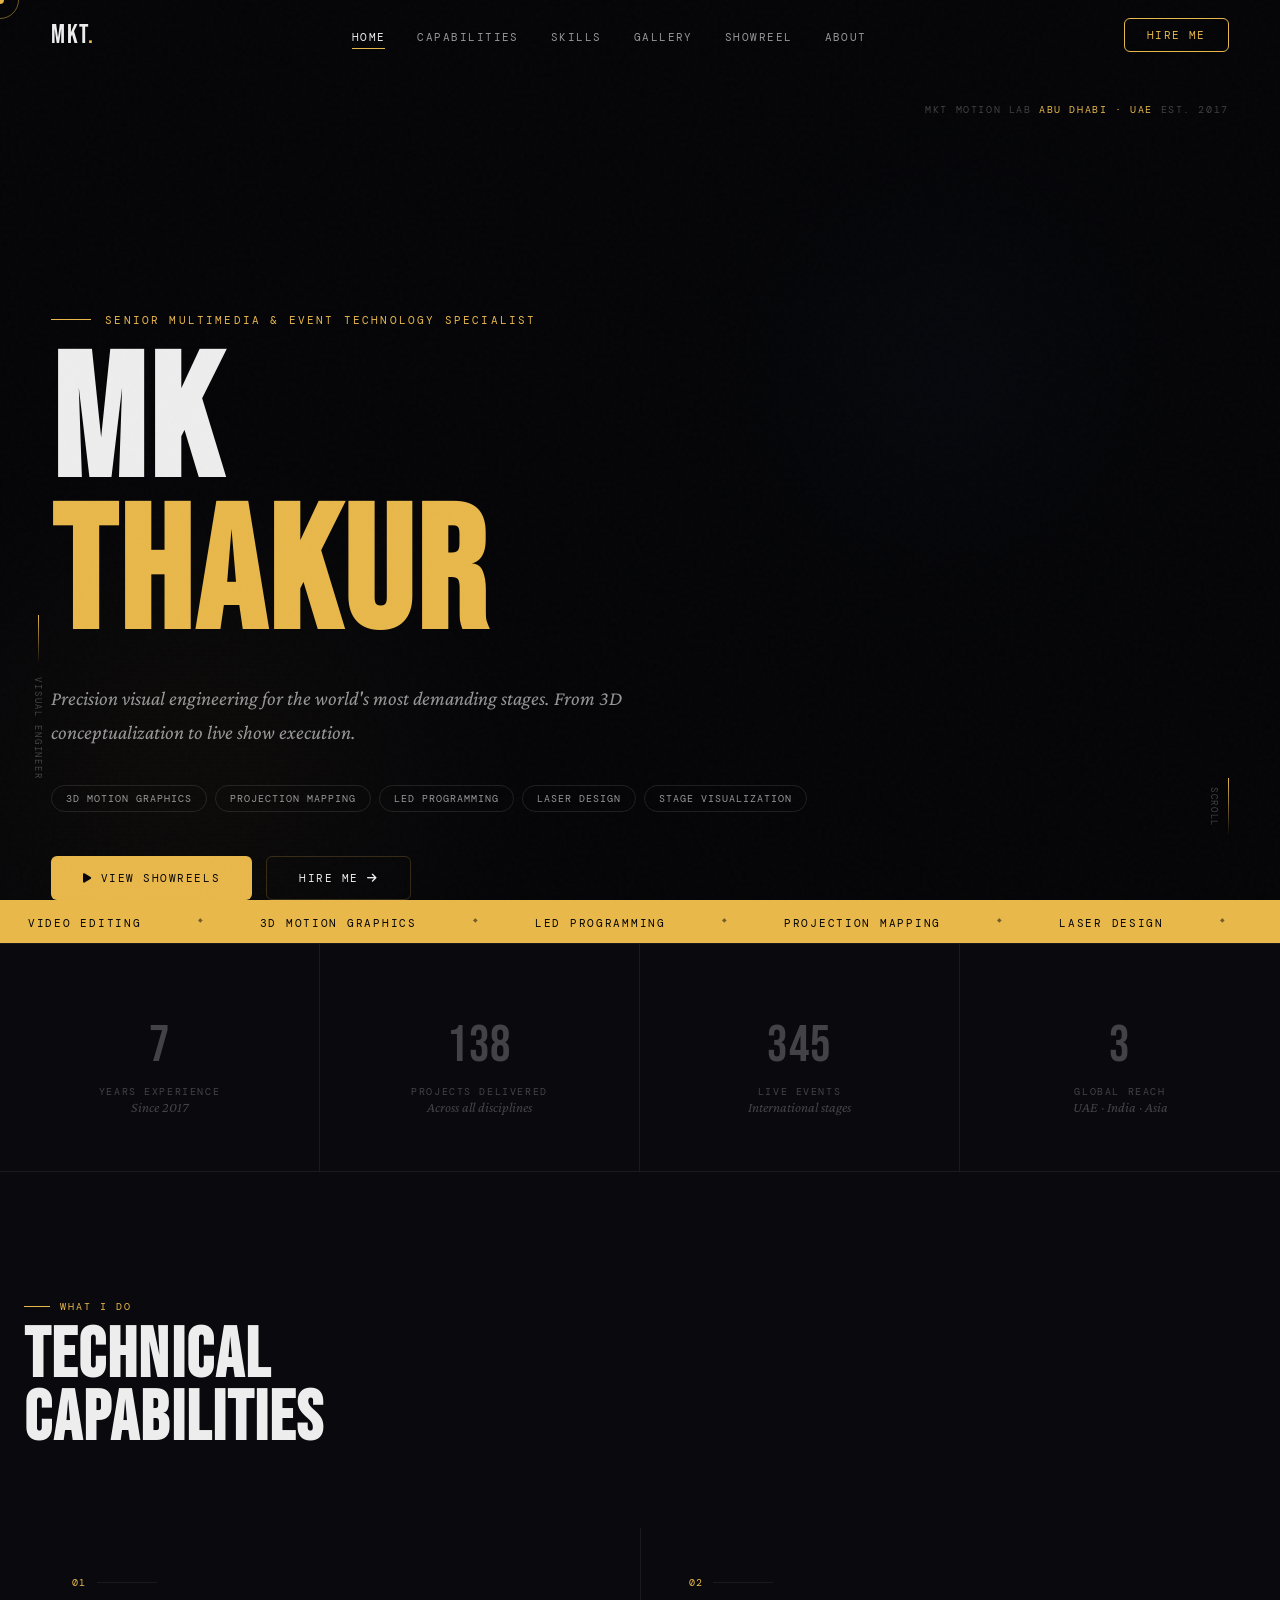
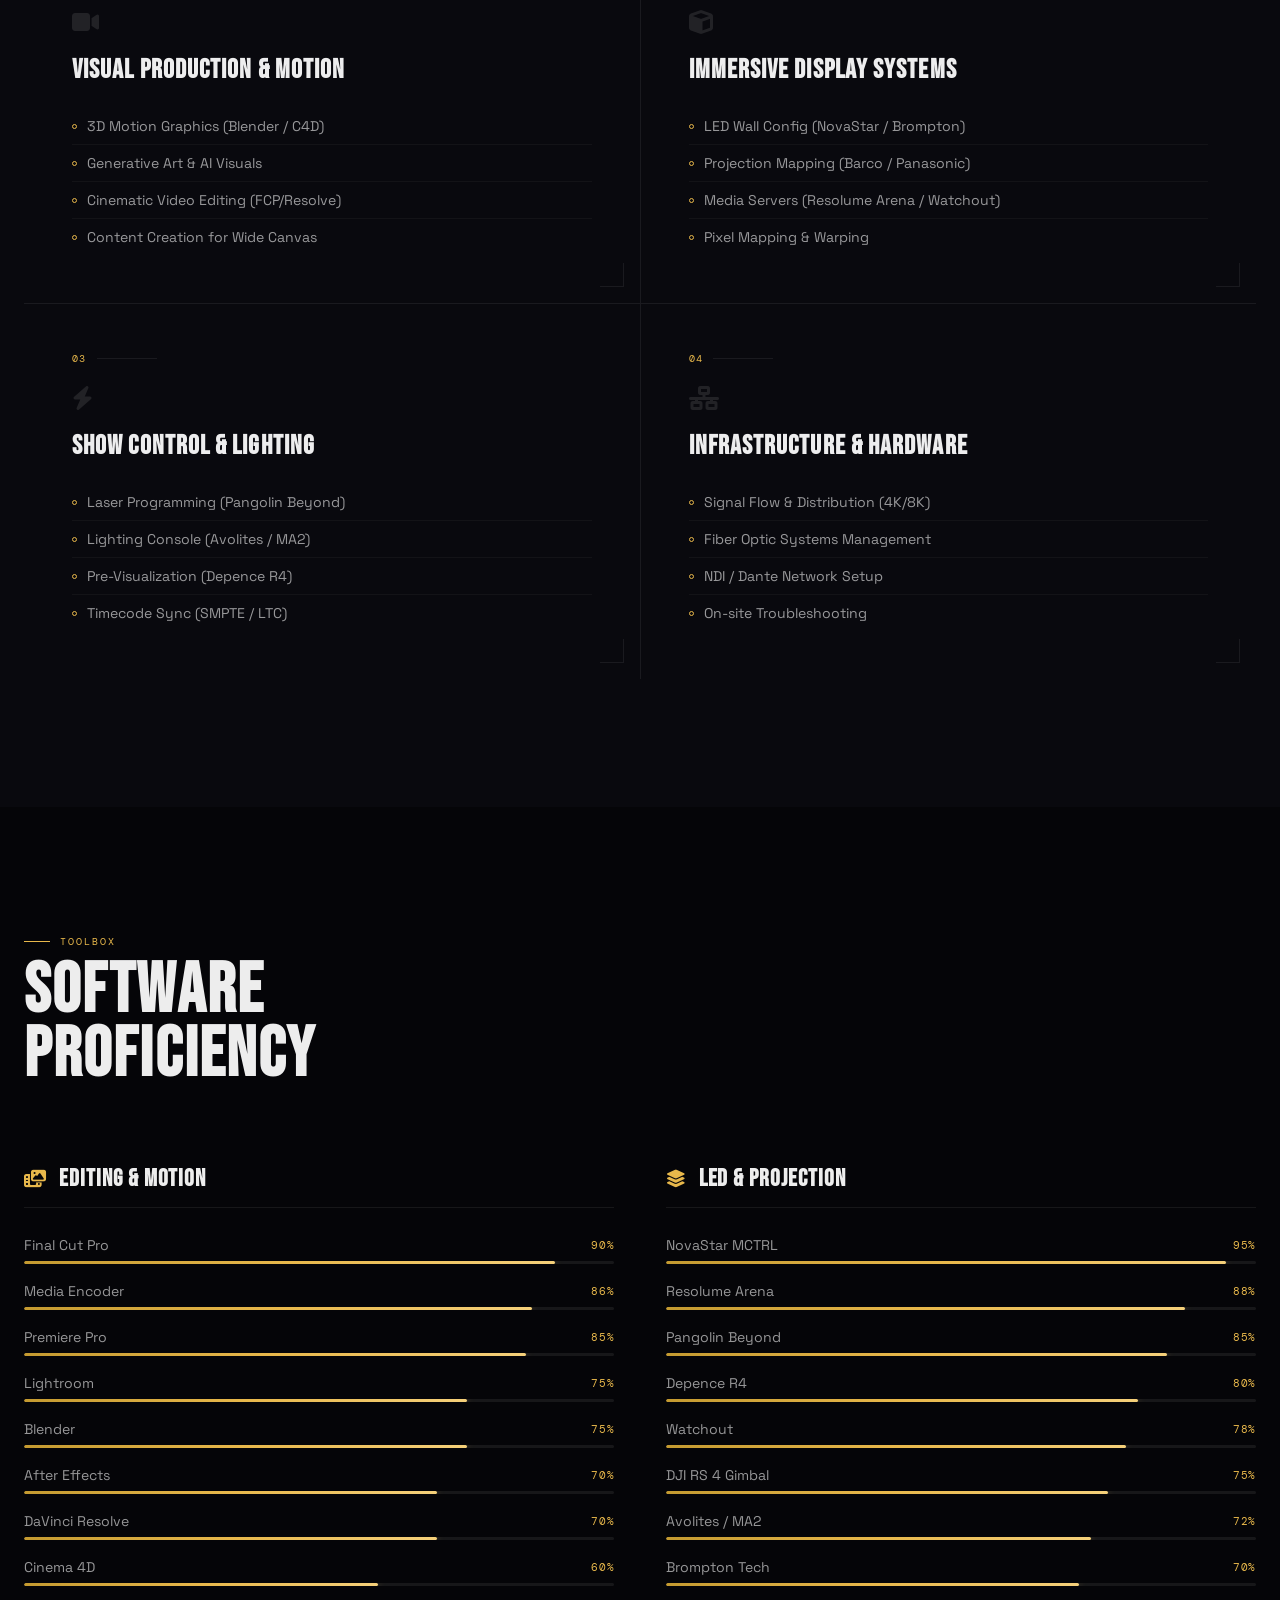
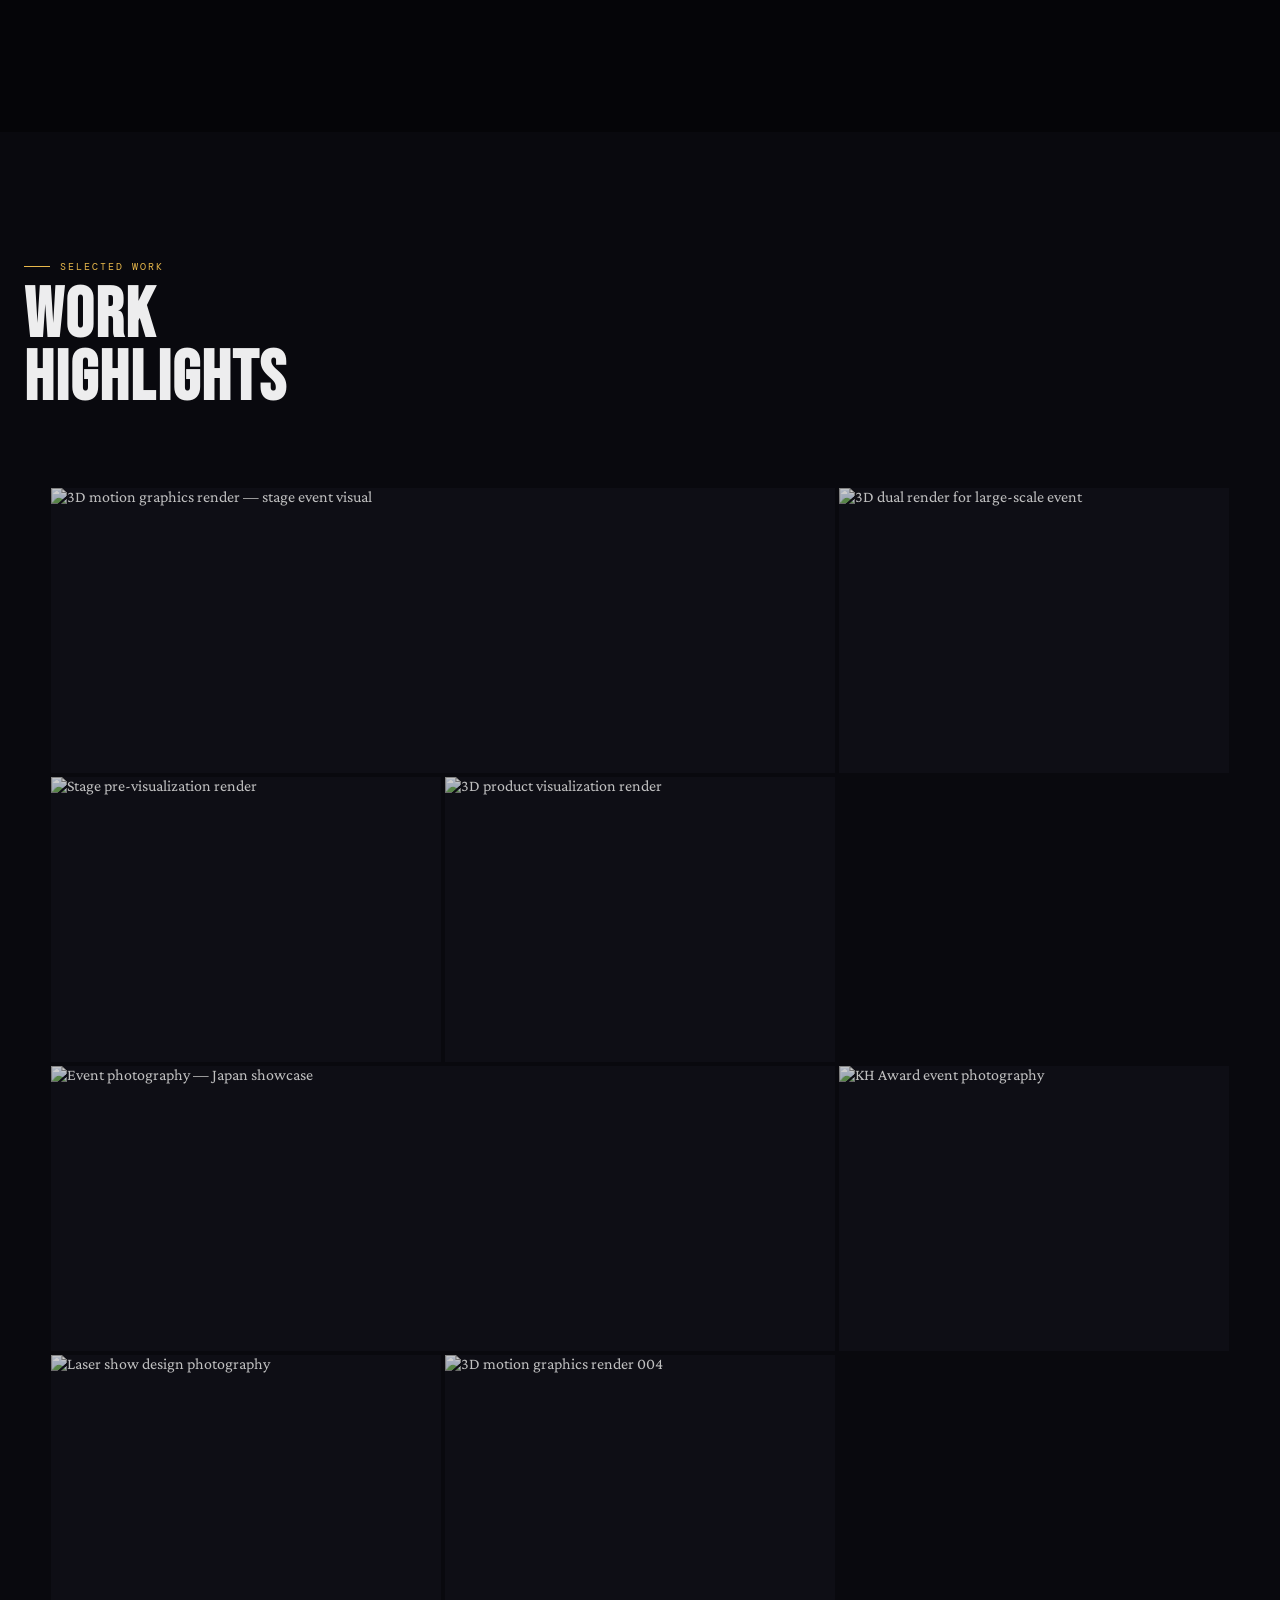
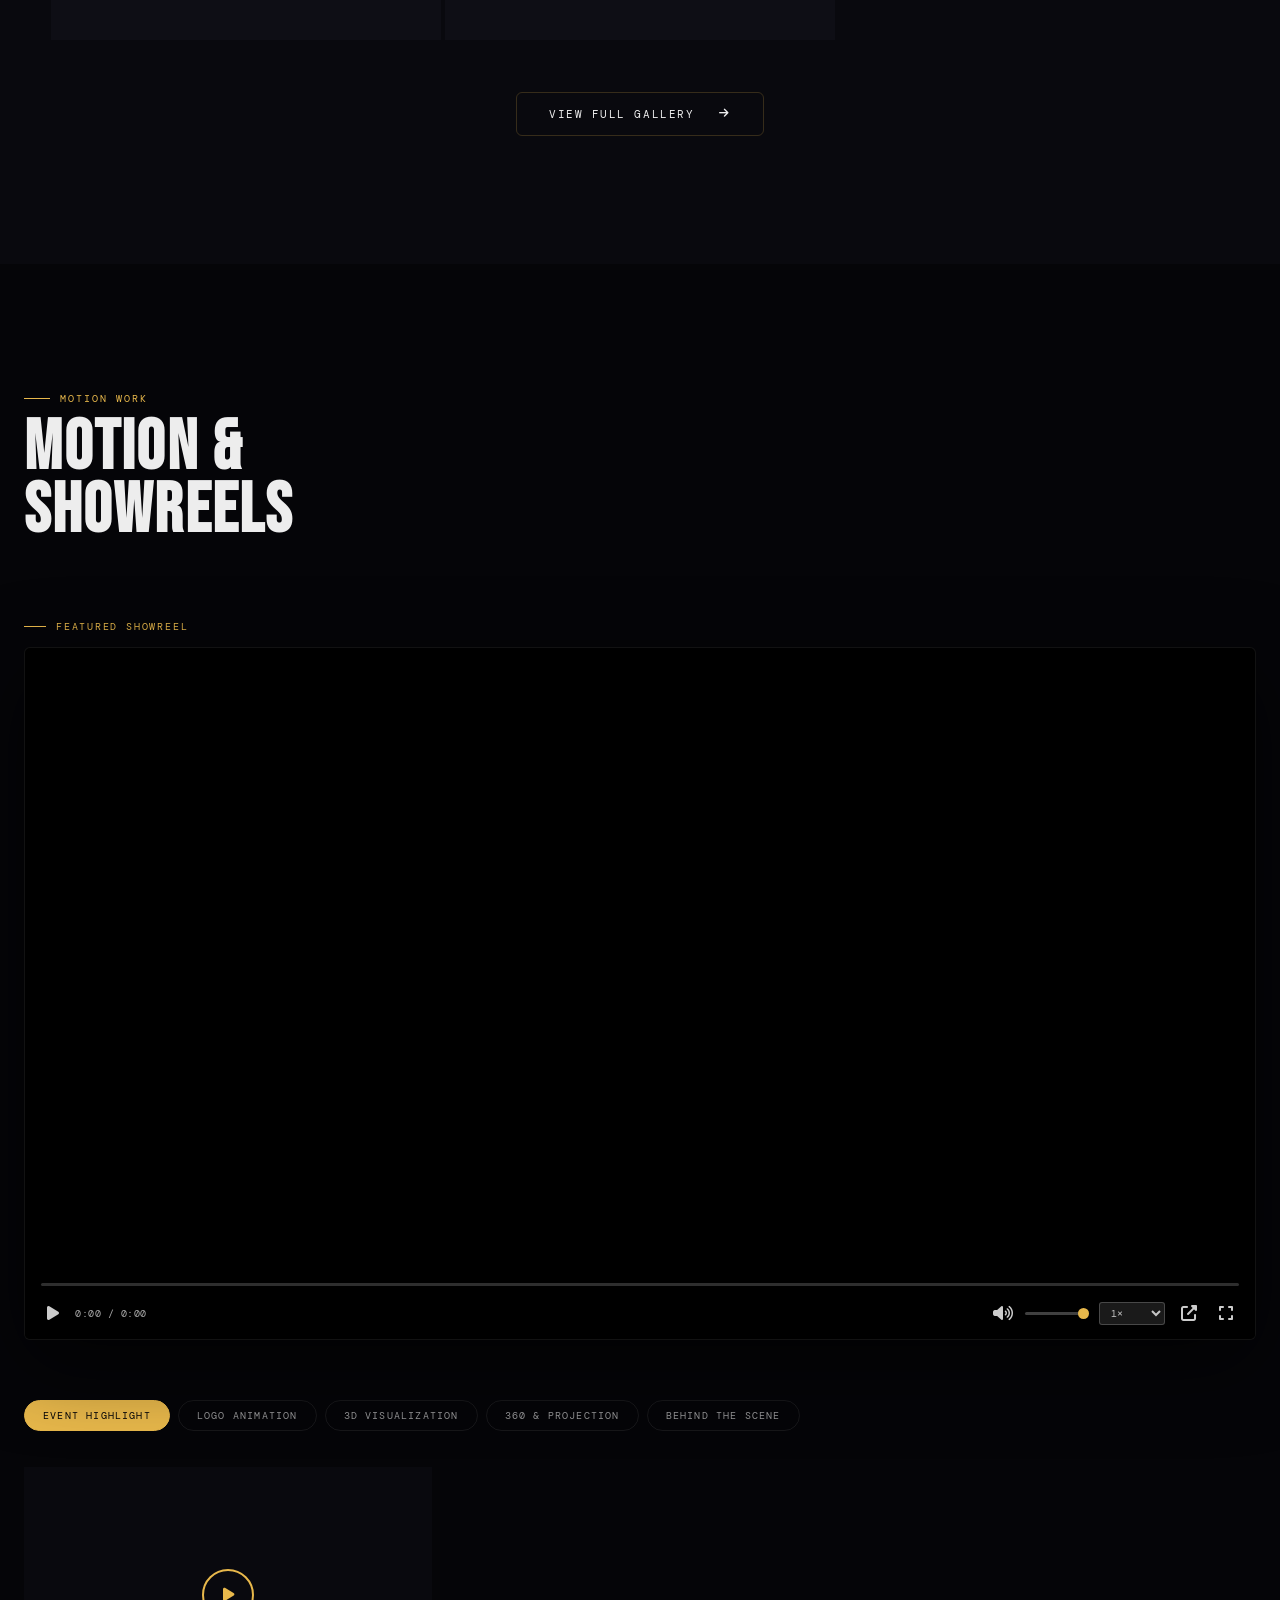
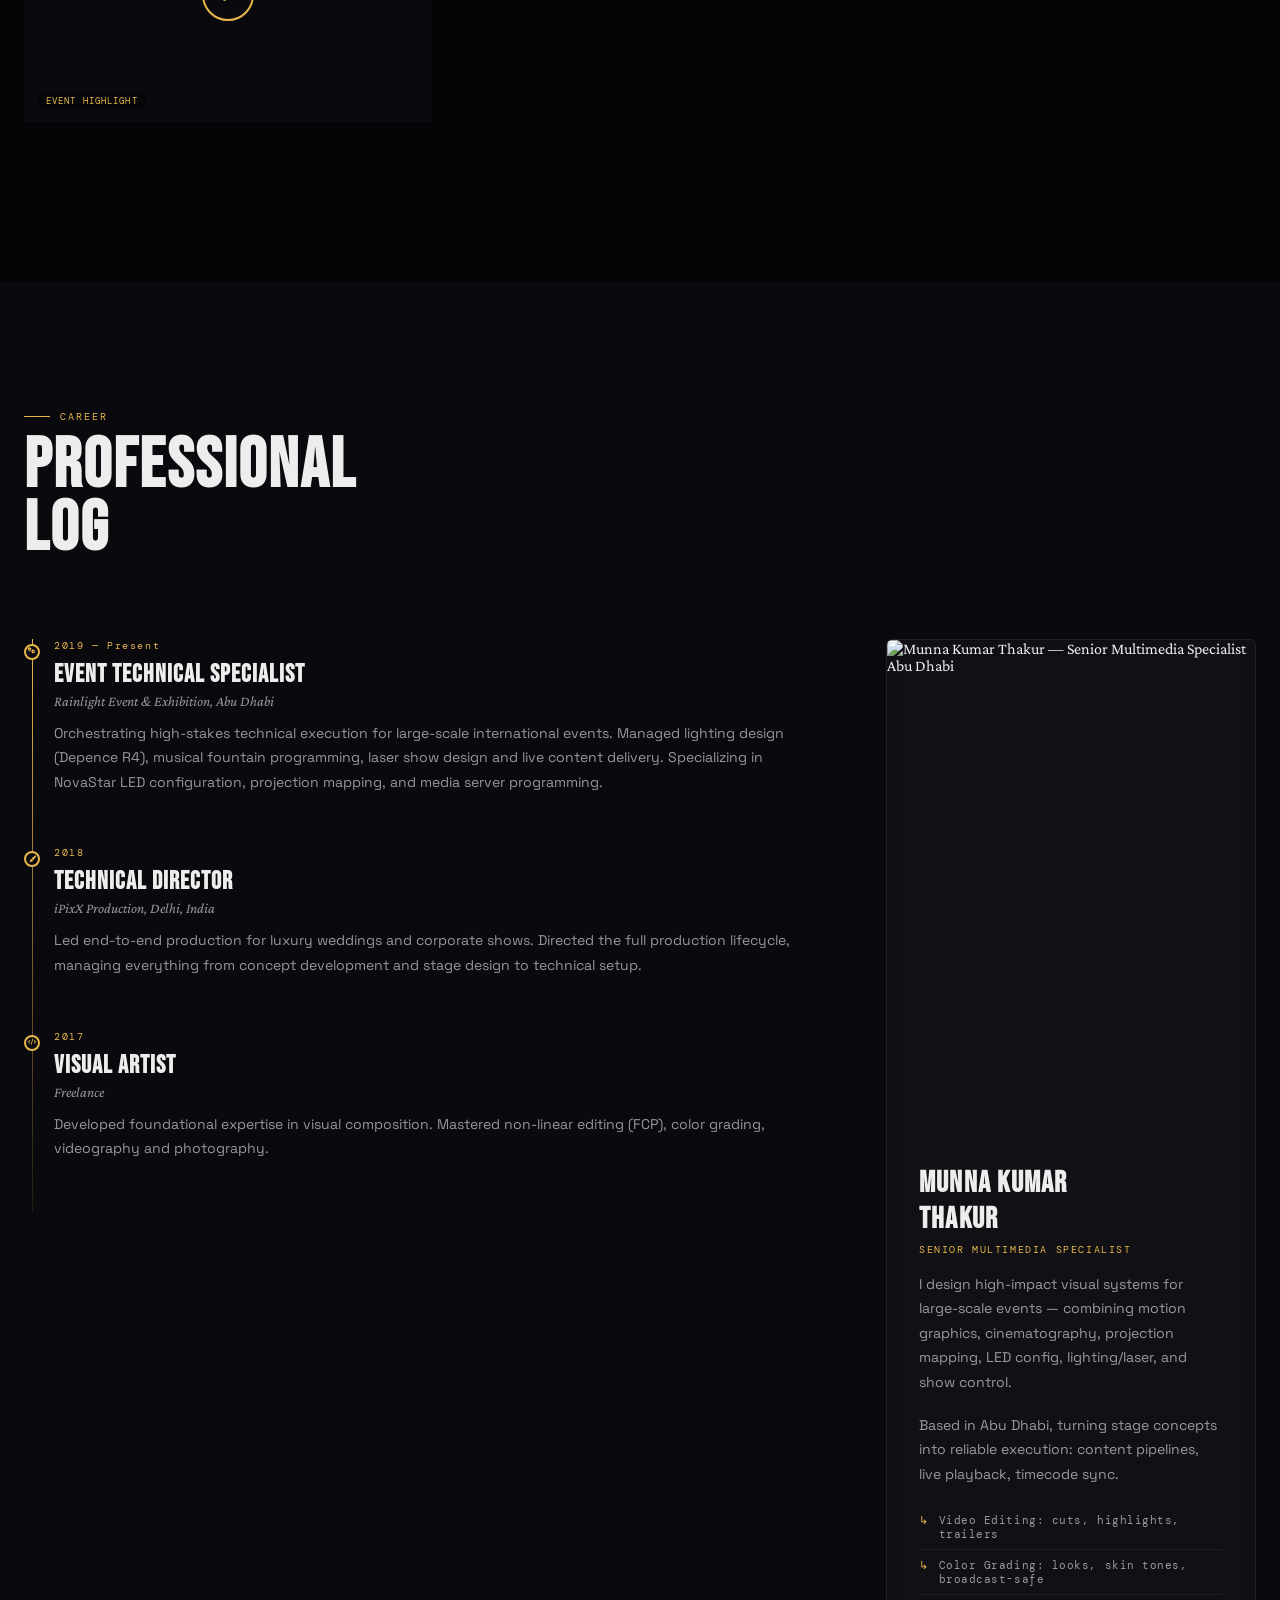
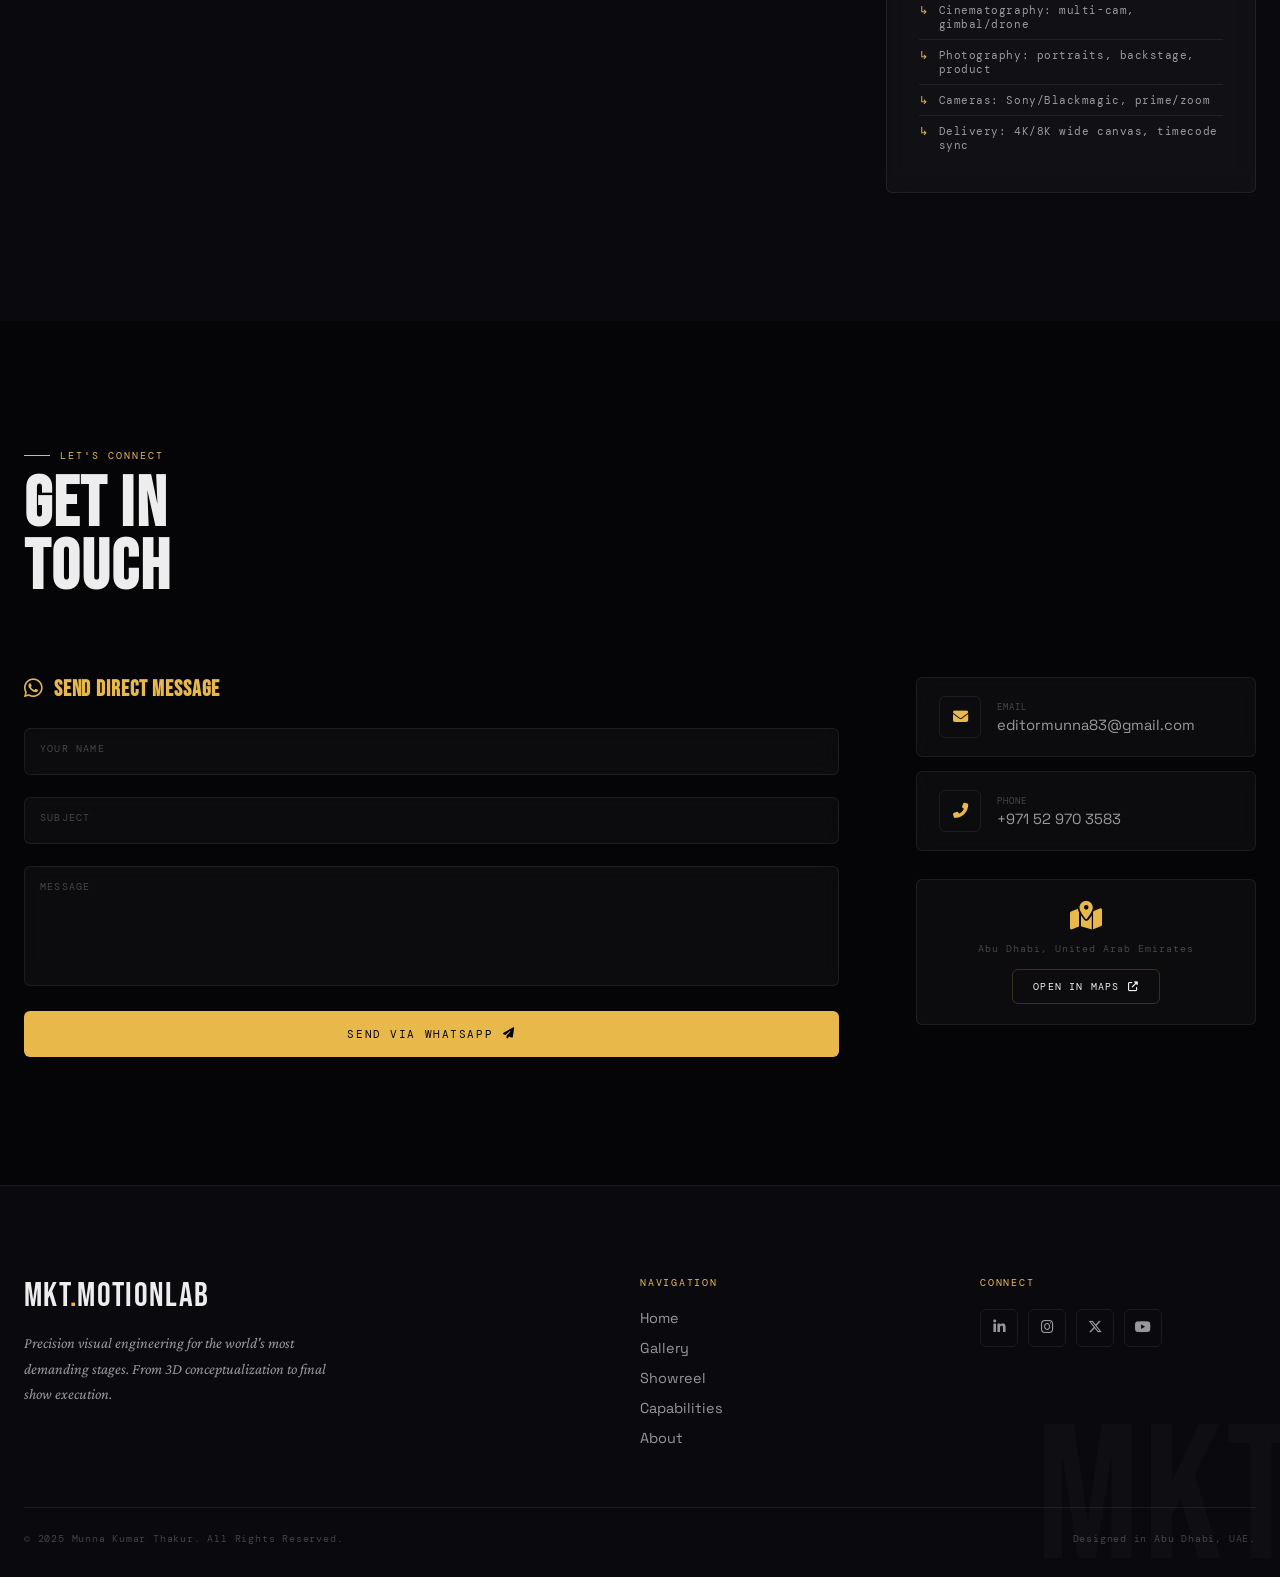
==== index.html @ f61c5919 "Add files via upload" ====
﻿<!DOCTYPE html>
<html lang="en">
<head>
  <meta charset="UTF-8">
  <meta name="viewport" content="width=device-width, initial-scale=1.0, viewport-fit=cover">
  <title>MKT Motion Lab | Visual Engineering by Munna Kumar Thakur — Abu Dhabi</title>
  <meta name="description" content="Munna Kumar Thakur — Senior Multimedia & Event Technology Specialist in Abu Dhabi. Expert in 3D motion graphics, projection mapping, LED programming, laser design & live show execution for large-scale international events.">
  <meta name="keywords" content="multimedia specialist Abu Dhabi, event technology UAE, 3D motion graphics, projection mapping, LED programming, laser show design, stage visualization, Resolume Arena, NovaStar, Depence R4">
  <meta name="author" content="Munna Kumar Thakur">
  <meta name="robots" content="index, follow, max-image-preview:large, max-snippet:-1, max-video-preview:-1">
  <meta name="theme-color" content="#050508">
  <meta name="google-site-verification" content="4b6n6ujR-bZvl0s-l8etdNr8iXat5dTo-YCmvPlOiXM">

  <!-- Open Graph -->
  <meta property="og:title" content="MKT Motion Lab | Visual Engineering for High-Demand Stages">
  <meta property="og:description" content="Precision visual engineering: 3D motion graphics, stage visualization, projection mapping, LED programming, lighting and laser design for large-scale events.">
  <meta property="og:type" content="website">
  <meta property="og:url" content="https://mktmotionlab.net/">
  <meta property="og:image" content="https://mktmotionlab.net/OG%20image.png">
  <meta property="og:image:width" content="1536">
  <meta property="og:image:height" content="1024">
  <meta property="og:image:alt" content="MKT Motion Lab - Visual Engineering">
  <meta property="og:site_name" content="MKT Motion Lab">
  <meta property="og:locale" content="en_US">

  <!-- Twitter -->
  <meta name="twitter:card" content="summary_large_image">
  <meta name="twitter:site" content="@mkthakuronx">
  <meta name="twitter:creator" content="@mkthakuronx">
  <meta name="twitter:title" content="MKT Motion Lab | Visual Engineering">
  <meta name="twitter:description" content="Precision visual engineering for the world's most demanding stages.">
  <meta name="twitter:image" content="https://mktmotionlab.net/OG%20image.png">

  <link rel="canonical" href="https://mktmotionlab.net/">
  <link rel="icon" type="image/png" href="Favicon%20Icone.png">
  <link rel="apple-touch-icon" href="Favicon%20Icone.png">

  <!-- DNS prefetch -->
  <link rel="dns-prefetch" href="https://fonts.googleapis.com">
  <link rel="dns-prefetch" href="https://cdnjs.cloudflare.com">
  <link rel="preconnect" href="https://fonts.googleapis.com">
  <link rel="preconnect" href="https://fonts.gstatic.com" crossorigin>
  <link href="https://fonts.googleapis.com/css2?family=Bebas+Neue&family=DM+Mono:ital,wght@0,300;0,400;1,300&family=Crimson+Pro:ital,wght@0,300;0,400;1,300&family=Space+Grotesk:wght@300;400;500&display=swap" rel="stylesheet">
  <link rel="stylesheet" href="https://cdnjs.cloudflare.com/ajax/libs/font-awesome/6.5.1/css/all.min.css">
  <!-- HLS.js — chunked adaptive streaming -->
  <script src="https://cdn.jsdelivr.net/npm/hls.js@1/dist/hls.min.js"></script>
  <!-- Site stylesheet — cached by browser after first visit -->
  <link rel="stylesheet" href="style.css">

  <!-- Structured Data -->
  <script type="application/ld+json">
  {
    "@context": "https://schema.org",
    "@graph": [
      {
        "@type": "Person",
        "@id": "https://mktmotionlab.net/#person",
        "name": "Munna Kumar Thakur",
        "jobTitle": "Senior Multimedia & Event Technology Specialist",
        "url": "https://mktmotionlab.net/",
        "email": "editormunna83@gmail.com",
        "telephone": "+971529703583",
        "address": {
          "@type": "PostalAddress",
          "addressLocality": "Abu Dhabi",
          "addressCountry": "AE"
        },
        "knowsAbout": ["3D Motion Graphics","Projection Mapping","LED Programming","Laser Design","Stage Visualization","Video Editing","Show Control"],
        "sameAs": [
          "https://www.linkedin.com/in/munna-kumar-thakur-763407195",
          "https://www.instagram.com/mk__3dmotionlab",
          "https://x.com/mkthakuronx",
          "https://youtube.com/@editormunna"
        ]
      },
      {
        "@type": "WebSite",
        "@id": "https://mktmotionlab.net/#website",
        "url": "https://mktmotionlab.net/",
        "name": "MKT Motion Lab",
        "description": "Visual engineering portfolio of Munna Kumar Thakur",
        "publisher": { "@id": "https://mktmotionlab.net/#person" },
        "potentialAction": {
          "@type": "SearchAction",
          "target": { "@type": "EntryPoint", "urlTemplate": "https://mktmotionlab.net/?q={search_term_string}" },
          "query-input": "required name=search_term_string"
        }
      },
      {
        "@type": "ProfessionalService",
        "@id": "https://mktmotionlab.net/#service",
        "name": "MKT Motion Lab",
        "url": "https://mktmotionlab.net/",
        "description": "Visual engineering services for large-scale events: 3D motion graphics, projection mapping, LED programming, laser design, and show control.",
        "provider": { "@id": "https://mktmotionlab.net/#person" },
        "areaServed": ["UAE", "Middle East", "India"],
        "serviceType": ["Event Technology", "Multimedia Production", "Stage Visualization"]
      }
    ]
  }
  </script>
</head>
<body>

  <!-- Cursor -->
  <div class="cursor" id="cursorDot"  style="position:fixed;top:0;left:0;pointer-events:none;z-index:9999;"><div class="cursor-dot"  id="cDot"></div></div>
  <div class="cursor" id="cursorRing" style="position:fixed;top:0;left:0;pointer-events:none;z-index:9998;"><div class="cursor-ring" id="cRing"></div></div>

  <!-- NAV -->
  <nav id="mainNav">
    <div class="nav-inner">
      <div class="nav-logo">MKT<span class="dot">.</span></div>
      <ul class="nav-links">
        <li><a href="#home">Home</a></li>
        <li><a href="#skills">Capabilities</a></li>
        <li><a href="#software">Skills</a></li>
        <li><a href="#work">Gallery</a></li>
        <li><a href="#videos">Showreel</a></li>
        <li><a href="#experience">About</a></li>
      </ul>
      <a href="#contact" class="nav-cta">Hire Me</a>
    </div>
  </nav>

  <!-- MOBILE NAV -->
  <nav class="mob-nav" aria-label="Mobile navigation">
    <div class="mob-nav-grid">
      <a href="#home"       class="mob-nav-item"><i class="fas fa-home"></i><span>Home</span></a>
      <a href="#skills"     class="mob-nav-item"><i class="fas fa-bolt"></i><span>Skills</span></a>
      <a href="#work"       class="mob-nav-item"><i class="fas fa-images"></i><span>Gallery</span></a>
      <a href="#videos"     class="mob-nav-item"><i class="fas fa-film"></i><span>Reel</span></a>
      <a href="#experience" class="mob-nav-item"><i class="fas fa-user"></i><span>About</span></a>
      <a href="#contact"    class="mob-nav-item"><i class="fas fa-envelope"></i><span>Contact</span></a>
    </div>
  </nav>

  <!-- HERO -->
  <section id="home" style="padding-block:0;">
    <video autoplay muted loop playsinline class="hero-video" preload="none" aria-hidden="true">
      <source src="WebData/Video%20Data/My%20Profile%20Teaser.mp4" type="video/mp4">
    </video>
    <div id="heroPlayCta" style="position:absolute;inset:0;display:none;align-items:center;justify-content:center;z-index:3;">
      <button id="heroPlayBtn" class="btn-gold">Tap to Play</button>
    </div>
    <div class="hero-veil"></div>
    <!-- Glow orbs -->
    <div class="orb orb-gold" style="width:600px;height:600px;bottom:-200px;left:-100px;"></div>
    <div class="orb orb-cyan" style="width:400px;height:400px;top:20%;right:10%;"></div>

    <div class="hero-corner" aria-hidden="true">
      <span>MKT Motion Lab</span>
      <span class="loc">Abu Dhabi · UAE</span>
      <span>Est. 2017</span>
    </div>

    <div class="hero-vert" aria-hidden="true">Visual Engineer</div>

    <div class="hero-content">
      <div class="hero-eyebrow">Senior Multimedia &amp; Event Technology Specialist</div>
      <h1 class="hero-name">MK<br><span class="accent">THAKUR</span></h1>
      <p class="hero-sub">Precision visual engineering for the world's most demanding stages. From 3D conceptualization to live show execution.</p>
      <div class="hero-tags">
        <span class="hero-tag">3D Motion Graphics</span>
        <span class="hero-tag">Projection Mapping</span>
        <span class="hero-tag">LED Programming</span>
        <span class="hero-tag">Laser Design</span>
        <span class="hero-tag">Stage Visualization</span>
      </div>
      <div class="hero-actions">
        <a href="#videos" class="btn-gold"><i class="fas fa-play"></i> View Showreels</a>
        <a href="#contact" class="btn-wire">Hire Me <i class="fas fa-arrow-right"></i></a>
      </div>
    </div>

    <div class="hero-scroll" aria-hidden="true">
      <div class="hero-scroll-line"></div>
      <span>Scroll</span>
    </div>
  </section>

  <!-- MARQUEE -->
  <div class="marquee-strip" aria-hidden="true">
    <div class="marquee-inner">
      <span class="marquee-item">Video Editing</span><span class="marquee-item marquee-dot">◆</span>
      <span class="marquee-item">3D Motion Graphics</span><span class="marquee-item marquee-dot">◆</span>
      <span class="marquee-item">LED Programming</span><span class="marquee-item marquee-dot">◆</span>
      <span class="marquee-item">Projection Mapping</span><span class="marquee-item marquee-dot">◆</span>
      <span class="marquee-item">Laser Design</span><span class="marquee-item marquee-dot">◆</span>
      <span class="marquee-item">Stage Visualization</span><span class="marquee-item marquee-dot">◆</span>
      <span class="marquee-item">Cinematography</span><span class="marquee-item marquee-dot">◆</span>
      <span class="marquee-item">Show Control</span><span class="marquee-item marquee-dot">◆</span>
      <span class="marquee-item">Video Editing</span><span class="marquee-item marquee-dot">◆</span>
      <span class="marquee-item">3D Motion Graphics</span><span class="marquee-item marquee-dot">◆</span>
      <span class="marquee-item">LED Programming</span><span class="marquee-item marquee-dot">◆</span>
      <span class="marquee-item">Projection Mapping</span><span class="marquee-item marquee-dot">◆</span>
      <span class="marquee-item">Laser Design</span><span class="marquee-item marquee-dot">◆</span>
      <span class="marquee-item">Stage Visualization</span><span class="marquee-item marquee-dot">◆</span>
      <span class="marquee-item">Cinematography</span><span class="marquee-item marquee-dot">◆</span>
      <span class="marquee-item">Show Control</span><span class="marquee-item marquee-dot">◆</span>
    </div>
  </div>

  <!-- STATS -->
  <section id="stats">
    <div class="stats-grid">
      <div class="stat-item reveal-up">
        <span class="stat-num" data-count="7"><span class="stat-suffix">+</span></span>
        <span class="stat-label">Years Experience</span>
        <span class="stat-desc">Since 2017</span>
      </div>
      <div class="stat-item reveal-up">
        <span class="stat-num" data-count="200"><span class="stat-suffix">+</span></span>
        <span class="stat-label">Projects Delivered</span>
        <span class="stat-desc">Across all disciplines</span>
      </div>
      <div class="stat-item reveal-up">
        <span class="stat-num" data-count="500"><span class="stat-suffix">+</span></span>
        <span class="stat-label">Live Events</span>
        <span class="stat-desc">International stages</span>
      </div>
      <div class="stat-item reveal-up">
        <span class="stat-num" data-count="3"><span class="stat-suffix"> Countries</span></span>
        <span class="stat-label">Global Reach</span>
        <span class="stat-desc">UAE · India · Asia</span>
      </div>
    </div>
  </section>

  <!-- CAPABILITIES -->
  <section id="skills">
    <div class="container">
      <div class="s-head reveal-up">
        <div>
          <div class="s-eyebrow">What I Do</div>
          <h2 class="s-title">Technical<br>Capabilities</h2>
        </div>
      </div>
      <div class="caps-grid">
        <div class="cap-card reveal-up">
          <div class="cap-num">01</div>
          <div class="cap-icon"><i class="fas fa-video"></i></div>
          <h3 class="cap-title">Visual Production &amp; Motion</h3>
          <ul class="cap-list">
            <li>3D Motion Graphics (Blender / C4D)</li>
            <li>Generative Art &amp; AI Visuals</li>
            <li>Cinematic Video Editing (FCP/Resolve)</li>
            <li>Content Creation for Wide Canvas</li>
          </ul>
        </div>
        <div class="cap-card reveal-up">
          <div class="cap-num">02</div>
          <div class="cap-icon"><i class="fas fa-cube"></i></div>
          <h3 class="cap-title">Immersive Display Systems</h3>
          <ul class="cap-list">
            <li>LED Wall Config (NovaStar / Brompton)</li>
            <li>Projection Mapping (Barco / Panasonic)</li>
            <li>Media Servers (Resolume Arena / Watchout)</li>
            <li>Pixel Mapping &amp; Warping</li>
          </ul>
        </div>
        <div class="cap-card reveal-up">
          <div class="cap-num">03</div>
          <div class="cap-icon"><i class="fas fa-bolt"></i></div>
          <h3 class="cap-title">Show Control &amp; Lighting</h3>
          <ul class="cap-list">
            <li>Laser Programming (Pangolin Beyond)</li>
            <li>Lighting Console (Avolites / MA2)</li>
            <li>Pre-Visualization (Depence R4)</li>
            <li>Timecode Sync (SMPTE / LTC)</li>
          </ul>
        </div>
        <div class="cap-card reveal-up">
          <div class="cap-num">04</div>
          <div class="cap-icon"><i class="fas fa-network-wired"></i></div>
          <h3 class="cap-title">Infrastructure &amp; Hardware</h3>
          <ul class="cap-list">
            <li>Signal Flow &amp; Distribution (4K/8K)</li>
            <li>Fiber Optic Systems Management</li>
            <li>NDI / Dante Network Setup</li>
            <li>On-site Troubleshooting</li>
          </ul>
        </div>
      </div>
    </div>
  </section>

  <!-- SOFTWARE SKILLS -->
  <section id="software">
    <div class="container">
      <div class="s-head reveal-up">
        <div>
          <div class="s-eyebrow">Toolbox</div>
          <h2 class="s-title">Software<br>Proficiency</h2>
        </div>
      </div>
      <div class="skills-cols">
        <div class="reveal-up">
          <h3 class="skill-group-title"><i class="fas fa-photo-film"></i> Editing &amp; Motion</h3>
          <div class="skill-item"><div class="skill-row"><span class="skill-name">Final Cut Pro</span><span class="skill-pct">90%</span></div><div class="skill-track"><div class="skill-fill" data-w="90"></div></div></div>
          <div class="skill-item"><div class="skill-row"><span class="skill-name">Media Encoder</span><span class="skill-pct">86%</span></div><div class="skill-track"><div class="skill-fill" data-w="86"></div></div></div>
          <div class="skill-item"><div class="skill-row"><span class="skill-name">Premiere Pro</span><span class="skill-pct">85%</span></div><div class="skill-track"><div class="skill-fill" data-w="85"></div></div></div>
          <div class="skill-item"><div class="skill-row"><span class="skill-name">Lightroom</span><span class="skill-pct">75%</span></div><div class="skill-track"><div class="skill-fill" data-w="75"></div></div></div>
          <div class="skill-item"><div class="skill-row"><span class="skill-name">Blender</span><span class="skill-pct">75%</span></div><div class="skill-track"><div class="skill-fill" data-w="75"></div></div></div>
          <div class="skill-item"><div class="skill-row"><span class="skill-name">After Effects</span><span class="skill-pct">70%</span></div><div class="skill-track"><div class="skill-fill" data-w="70"></div></div></div>
          <div class="skill-item"><div class="skill-row"><span class="skill-name">DaVinci Resolve</span><span class="skill-pct">70%</span></div><div class="skill-track"><div class="skill-fill" data-w="70"></div></div></div>
          <div class="skill-item"><div class="skill-row"><span class="skill-name">Cinema 4D</span><span class="skill-pct">60%</span></div><div class="skill-track"><div class="skill-fill" data-w="60"></div></div></div>
        </div>
        <div class="reveal-up">
          <h3 class="skill-group-title"><i class="fas fa-layer-group"></i> LED &amp; Projection</h3>
          <div class="skill-item"><div class="skill-row"><span class="skill-name">NovaStar MCTRL</span><span class="skill-pct">95%</span></div><div class="skill-track"><div class="skill-fill" data-w="95"></div></div></div>
          <div class="skill-item"><div class="skill-row"><span class="skill-name">Resolume Arena</span><span class="skill-pct">88%</span></div><div class="skill-track"><div class="skill-fill" data-w="88"></div></div></div>
          <div class="skill-item"><div class="skill-row"><span class="skill-name">Pangolin Beyond</span><span class="skill-pct">85%</span></div><div class="skill-track"><div class="skill-fill" data-w="85"></div></div></div>
          <div class="skill-item"><div class="skill-row"><span class="skill-name">Depence R4</span><span class="skill-pct">80%</span></div><div class="skill-track"><div class="skill-fill" data-w="80"></div></div></div>
          <div class="skill-item"><div class="skill-row"><span class="skill-name">Watchout</span><span class="skill-pct">78%</span></div><div class="skill-track"><div class="skill-fill" data-w="78"></div></div></div>
          <div class="skill-item"><div class="skill-row"><span class="skill-name">DJI RS 4 Gimbal</span><span class="skill-pct">75%</span></div><div class="skill-track"><div class="skill-fill" data-w="75"></div></div></div>
          <div class="skill-item"><div class="skill-row"><span class="skill-name">Avolites / MA2</span><span class="skill-pct">72%</span></div><div class="skill-track"><div class="skill-fill" data-w="72"></div></div></div>
          <div class="skill-item"><div class="skill-row"><span class="skill-name">Brompton Tech</span><span class="skill-pct">70%</span></div><div class="skill-track"><div class="skill-fill" data-w="70"></div></div></div>
        </div>
      </div>
    </div>
  </section>

  <!-- GALLERY -->
  <section id="work">
    <div class="container">
      <div class="s-head reveal-up">
        <div>
          <div class="s-eyebrow">Selected Work</div>
          <h2 class="s-title">Work<br>Highlights</h2>
        </div>
      </div>
    </div>
    <div style="padding-inline:clamp(20px,4vw,60px);">
      <div class="gallery-mosaic">
        <div class="g-item reveal-up" onclick="openModal(this)" role="button" tabindex="0" aria-label="View 3D Visuals">
          <img src="WebData/3D%20Visuals%20Render/003.avif" alt="3D motion graphics render — stage event visual" loading="lazy" decoding="async">
          <div class="g-overlay"><span class="g-label">3D Visuals</span></div>
          <div class="g-expand" aria-hidden="true"><i class="fas fa-expand"></i></div>
        </div>
        <div class="g-item reveal-up" onclick="openModal(this)" role="button" tabindex="0" aria-label="View 3D Dual Render">
          <img src="WebData/3D%20Visuals%20Render/Both%20(3).avif" alt="3D dual render for large-scale event" loading="lazy" decoding="async">
          <div class="g-overlay"><span class="g-label">3D Visuals</span></div>
          <div class="g-expand" aria-hidden="true"><i class="fas fa-expand"></i></div>
        </div>
        <div class="g-item reveal-up" onclick="openModal(this)" role="button" tabindex="0" aria-label="View Stage Visualization">
          <img src="WebData/3D%20Visuals%20Render/Stage005.avif" alt="Stage pre-visualization render" loading="lazy" decoding="async">
          <div class="g-overlay"><span class="g-label">Stage Visual</span></div>
          <div class="g-expand" aria-hidden="true"><i class="fas fa-expand"></i></div>
        </div>
        <div class="g-item reveal-up" onclick="openModal(this)" role="button" tabindex="0" aria-label="View Product Visual">
          <img src="WebData/3D%20Visuals%20Render/Perfume%20(2).avif" alt="3D product visualization render" loading="lazy" decoding="async">
          <div class="g-overlay"><span class="g-label">Product Visual</span></div>
          <div class="g-expand" aria-hidden="true"><i class="fas fa-expand"></i></div>
        </div>
        <div class="g-item reveal-up" onclick="openModal(this)" role="button" tabindex="0" aria-label="View Photography">
          <img src="WebData/Photography/Japan%20(2).avif" alt="Event photography — Japan showcase" loading="lazy" decoding="async">
          <div class="g-overlay"><span class="g-label">Photography</span></div>
          <div class="g-expand" aria-hidden="true"><i class="fas fa-expand"></i></div>
        </div>
        <div class="g-item reveal-up" onclick="openModal(this)" role="button" tabindex="0" aria-label="View Event Award">
          <img src="WebData/Photography/KH%20AWARD%20(3).avif" alt="KH Award event photography" loading="lazy" decoding="async">
          <div class="g-overlay"><span class="g-label">Event Award</span></div>
          <div class="g-expand" aria-hidden="true"><i class="fas fa-expand"></i></div>
        </div>
        <div class="g-item reveal-up" onclick="openModal(this)" role="button" tabindex="0" aria-label="View Laser Design">
          <img src="WebData/Photography/LaserShow%20(8).avif" alt="Laser show design photography" loading="lazy" decoding="async">
          <div class="g-overlay"><span class="g-label">Laser Design</span></div>
          <div class="g-expand" aria-hidden="true"><i class="fas fa-expand"></i></div>
        </div>
        <div class="g-item reveal-up" onclick="openModal(this)" role="button" tabindex="0" aria-label="View 3D Visuals">
          <img src="WebData/3D%20Visuals%20Render/004.avif" alt="3D motion graphics render 004" loading="lazy" decoding="async">
          <div class="g-overlay"><span class="g-label">3D Visuals</span></div>
          <div class="g-expand" aria-hidden="true"><i class="fas fa-expand"></i></div>
        </div>
      </div>
    </div>
    <div class="gallery-more reveal-up" style="padding-inline:clamp(20px,4vw,60px);margin-top:clamp(32px,4vw,52px);">
      <a href="/gallery.html" class="btn-wire">View Full Gallery &nbsp;<i class="fas fa-arrow-right"></i></a>
    </div>
  </section>

  <!-- SHOWREEL / VIDEOS -->
  <section id="videos">
    <div class="container">
      <div class="s-head reveal-up">
        <div>
          <div class="s-eyebrow">Motion Work</div>
          <h2 class="s-title">Motion &amp;<br>Showreels</h2>
        </div>
      </div>

      <!-- Featured custom video player -->
      <div class="featured-player-wrap reveal-up" id="featuredWrap" style="display:none;">
        <div class="featured-label">Featured Showreel</div>
        <div class="cvp" id="featuredCvp">
          <video id="featuredVideo" preload="metadata" playsinline></video>
          <div class="cvp-big" id="cvpBig">
            <div class="cvp-big-circle" id="cvpBigCircle"><i class="fas fa-play" id="cvpBigIcon"></i></div>
          </div>
          <div class="cvp-controls" id="cvpControls">
            <div class="cvp-seek-wrap" id="cvpSeekWrap">
              <div class="cvp-track">
                <div class="cvp-buffered" id="cvpBuffered"></div>
                <div class="cvp-progress-bar" id="cvpProgressBar"></div>
              </div>
              <input type="range" class="cvp-seek-input" id="cvpSeek" min="0" step="0.01" value="0" aria-label="Seek">
            </div>
            <div class="cvp-bottom">
              <button class="cvp-btn" id="cvpPlay" aria-label="Play/Pause"><i class="fas fa-play"></i></button>
              <span class="cvp-time"><span id="cvpCurrent">0:00</span> / <span id="cvpDuration">0:00</span></span>
              <div class="cvp-spacer"></div>
              <div class="cvp-vol-group">
                <button class="cvp-btn" id="cvpMute" aria-label="Mute"><i class="fas fa-volume-up"></i></button>
                <input type="range" class="cvp-vol-slider" id="cvpVol" min="0" max="1" step="0.05" value="1" aria-label="Volume">
              </div>
              <select class="cvp-speed" id="cvpSpeed" aria-label="Playback speed">
                <option value="0.5">0.5×</option>
                <option value="0.75">0.75×</option>
                <option value="1" selected>1×</option>
                <option value="1.25">1.25×</option>
                <option value="1.5">1.5×</option>
                <option value="2">2×</option>
              </select>
              <select class="cvp-speed" id="cvpQuality" aria-label="Quality" style="display:none;">
                <option value="-1">Auto</option>
              </select>
              <button class="cvp-btn" id="cvpPip" aria-label="Picture in Picture" title="Picture in Picture"><i class="fas fa-external-link-alt"></i></button>
              <button class="cvp-btn" id="cvpFull" aria-label="Fullscreen"><i class="fas fa-expand"></i></button>
            </div>
          </div>
          <div class="cvp-spinner" id="cvpSpinner"><div class="spin-ring"></div></div>
        </div>
      </div>

      <div class="video-filters">
        <button class="vf-btn active" data-filter="Event Highlight">Event Highlight</button>
        <button class="vf-btn" data-filter="Logo Animation">Logo Animation</button>
        <button class="vf-btn" data-filter="3D Visualization">3D Visualization</button>
        <button class="vf-btn" data-filter="360 & Projection Maping">360 &amp; Projection</button>
        <button class="vf-btn" data-filter="Behind The Scene">Behind The Scene</button>
      </div>
      <div id="videosGrid" class="video-mosaic"></div>
      <div class="video-more reveal-up">
        <button id="showMoreVideos" class="btn-wire" style="display:none;">Show More &nbsp;<i class="fas fa-arrow-down"></i></button>
      </div>
    </div>
  </section>

  <!-- EXPERIENCE / ABOUT -->
  <section id="experience">
    <div class="container">
      <div class="s-head reveal-up">
        <div>
          <div class="s-eyebrow">Career</div>
          <h2 class="s-title">Professional<br>Log</h2>
        </div>
      </div>
      <div class="exp-grid">
        <div class="timeline reveal-up">
          <article class="tl-item">
            <div class="tl-dot"><i class="fas fa-cogs"></i></div>
            <div class="tl-year">2019 — Present</div>
            <h3 class="tl-role">Event Technical Specialist</h3>
            <div class="tl-company">Rainlight Event &amp; Exhibition, Abu Dhabi</div>
            <p class="tl-desc">Orchestrating high-stakes technical execution for large-scale international events. Managed lighting design (Depence R4), musical fountain programming, laser show design and live content delivery. Specializing in NovaStar LED configuration, projection mapping, and media server programming.</p>
          </article>
          <article class="tl-item">
            <div class="tl-dot"><i class="fas fa-paint-brush"></i></div>
            <div class="tl-year">2018</div>
            <h3 class="tl-role">Technical Director</h3>
            <div class="tl-company">iPixX Production, Delhi, India</div>
            <p class="tl-desc">Led end-to-end production for luxury weddings and corporate shows. Directed the full production lifecycle, managing everything from concept development and stage design to technical setup.</p>
          </article>
          <article class="tl-item">
            <div class="tl-dot"><i class="fas fa-code"></i></div>
            <div class="tl-year">2017</div>
            <h3 class="tl-role">Visual Artist</h3>
            <div class="tl-company">Freelance</div>
            <p class="tl-desc">Developed foundational expertise in visual composition. Mastered non-linear editing (FCP), color grading, videography and photography.</p>
          </article>
        </div>

        <aside class="about-card reveal-up">
          <img class="about-photo" src="WebData/AboutIMG.jpg" alt="Munna Kumar Thakur — Senior Multimedia Specialist Abu Dhabi" loading="lazy" decoding="async" width="370" height="493">
          <div class="about-body-inner">
            <h3 class="about-name">Munna Kumar<br>Thakur</h3>
            <div class="about-title-tag">Senior Multimedia Specialist</div>
            <p class="about-bio">I design high-impact visual systems for large-scale events — combining motion graphics, cinematography, projection mapping, LED config, lighting/laser, and show control.</p>
            <p class="about-bio">Based in Abu Dhabi, turning stage concepts into reliable execution: content pipelines, live playback, timecode sync.</p>
            <ul class="about-specs">
              <li>Video Editing: cuts, highlights, trailers</li>
              <li>Color Grading: looks, skin tones, broadcast-safe</li>
              <li>Cinematography: multi-cam, gimbal/drone</li>
              <li>Photography: portraits, backstage, product</li>
              <li>Cameras: Sony/Blackmagic, prime/zoom</li>
              <li>Delivery: 4K/8K wide canvas, timecode sync</li>
            </ul>
          </div>
        </aside>
      </div>
    </div>
  </section>

  <!-- CONTACT -->
  <section id="contact">
    <div class="container">
      <div class="s-head reveal-up">
        <div>
          <div class="s-eyebrow">Let's Connect</div>
          <h2 class="s-title">Get In<br>Touch</h2>
        </div>
      </div>
      <div class="contact-grid">
        <div class="reveal-up">
          <h3 style="font-family:var(--ff-d);font-size:1.35rem;letter-spacing:.04em;margin-bottom:26px;color:var(--gold);">
            <i class="fab fa-whatsapp" style="margin-right:10px;"></i>Send Direct Message
          </h3>
          <form id="waForm" onsubmit="sendToWhatsapp(event)" novalidate>
            <div class="form-field">
              <input type="text" id="waName" class="form-input" placeholder=" " required autocomplete="name">
              <label for="waName" class="form-label">Your Name</label>
            </div>
            <div class="form-field">
              <input type="text" id="waSubject" class="form-input" placeholder=" " required>
              <label for="waSubject" class="form-label">Subject</label>
            </div>
            <div class="form-field">
              <textarea id="waMessage" class="form-input" rows="4" placeholder=" " required></textarea>
              <label for="waMessage" class="form-label">Message</label>
            </div>
            <button type="submit" class="form-submit">
              Send via WhatsApp <i class="fas fa-paper-plane"></i>
            </button>
          </form>
        </div>

        <div class="c-cards reveal-up">
          <a href="mailto:editormunna83@gmail.com" style="text-decoration:none;">
            <div class="c-card">
              <div class="c-icon"><i class="fas fa-envelope"></i></div>
              <div>
                <div class="c-label">Email</div>
                <div class="c-val">editormunna83@gmail.com</div>
              </div>
            </div>
          </a>
          <a href="tel:+971529703583" style="text-decoration:none;">
            <div class="c-card">
              <div class="c-icon"><i class="fas fa-phone-alt"></i></div>
              <div>
                <div class="c-label">Phone</div>
                <div class="c-val">+971 52 970 3583</div>
              </div>
            </div>
          </a>
          <div class="c-map">
            <div class="c-map-icon"><i class="fas fa-map-marked-alt"></i></div>
            <p>Abu Dhabi, United Arab Emirates</p>
            <a href="https://www.google.com/maps/place/Abu+Dhabi/" target="_blank" rel="noopener noreferrer" class="btn-wire" style="display:inline-flex;align-items:center;gap:8px;padding:10px 20px;font-size:.62rem;letter-spacing:.12em;text-transform:uppercase;">
              Open in Maps <i class="fas fa-external-link-alt"></i>
            </a>
          </div>
        </div>
      </div>
    </div>
  </section>

  <!-- FOOTER -->
  <footer>
    <div class="footer-bg-text" aria-hidden="true">MKT</div>
    <div class="container">
      <div class="footer-grid">
        <div>
          <div class="footer-brand-name">MKT<span>.</span>MOTIONLAB</div>
          <p class="footer-tagline">Precision visual engineering for the world's most demanding stages. From 3D conceptualization to final show execution.</p>
        </div>
        <div>
          <div class="footer-col-title">Navigation</div>
          <ul class="footer-links-list">
            <li><a href="#home">Home</a></li>
            <li><a href="#work">Gallery</a></li>
            <li><a href="#videos">Showreel</a></li>
            <li><a href="#skills">Capabilities</a></li>
            <li><a href="#experience">About</a></li>
          </ul>
        </div>
        <div>
          <div class="footer-col-title">Connect</div>
          <div class="social-row">
            <a href="https://www.linkedin.com/in/munna-kumar-thakur-763407195" target="_blank" rel="noopener noreferrer" class="soc-btn" aria-label="LinkedIn"><i class="fab fa-linkedin-in"></i></a>
            <a href="https://www.instagram.com/mk__3dmotionlab" target="_blank" rel="noopener noreferrer" class="soc-btn" aria-label="Instagram"><i class="fab fa-instagram"></i></a>
            <a href="https://x.com/mkthakuronx" target="_blank" rel="noopener noreferrer" class="soc-btn" aria-label="X / Twitter"><i class="fab fa-x-twitter"></i></a>
            <a href="https://youtube.com/@editormunna" target="_blank" rel="noopener noreferrer" class="soc-btn" aria-label="YouTube"><i class="fab fa-youtube"></i></a>
          </div>
        </div>
      </div>
      <div class="footer-bottom">
        <span>© 2025 Munna Kumar Thakur. All Rights Reserved.</span>
        <span>Designed in Abu Dhabi, UAE.</span>
      </div>
    </div>
  </footer>

  <!-- IMAGE MODAL -->
  <div id="myModal" class="modal-back" role="dialog" aria-modal="true" aria-label="Image viewer">
    <button class="modal-close" onclick="closeModal()" aria-label="Close image viewer">×</button>
    <img id="modalImg" src="" alt="">
  </div>

  <!-- VIDEO MODAL (embed/YouTube) -->
  <div id="videoModal" class="modal-back" role="dialog" aria-modal="true" aria-label="Video player">
    <button class="modal-close" onclick="closeVideo()" aria-label="Close video">×</button>
    <div class="video-modal-wrap">
      <iframe id="videoFrame" src="" frameborder="0" allow="autoplay;encrypted-media;fullscreen" allowfullscreen style="display:none;width:100%;aspect-ratio:16/9;border-radius:6px;border:none;background:#000;"></iframe>
      <!-- custom player for local videos -->
      <div class="cvp" id="modalCvp" style="display:none;">
        <video id="modalVideo" preload="metadata" playsinline></video>
        <div class="cvp-big" id="mCvpBig" style="opacity:1;">
          <div class="cvp-big-circle"><i class="fas fa-play" id="mCvpBigIcon"></i></div>
        </div>
        <div class="cvp-controls">
          <div class="cvp-seek-wrap" id="mSeekWrap">
            <div class="cvp-track">
              <div class="cvp-buffered" id="mBuffered"></div>
              <div class="cvp-progress-bar" id="mProgressBar"></div>
            </div>
            <input type="range" class="cvp-seek-input" id="mSeek" min="0" step="0.01" value="0" aria-label="Seek">
          </div>
          <div class="cvp-bottom">
            <button class="cvp-btn" id="mPlay" aria-label="Play/Pause"><i class="fas fa-play"></i></button>
            <span class="cvp-time"><span id="mCurrent">0:00</span> / <span id="mDuration">0:00</span></span>
            <div class="cvp-spacer"></div>
            <div class="cvp-vol-group">
              <button class="cvp-btn" id="mMute" aria-label="Mute"><i class="fas fa-volume-up"></i></button>
              <input type="range" class="cvp-vol-slider" id="mVol" min="0" max="1" step="0.05" value="1" aria-label="Volume">
            </div>
            <select class="cvp-speed" id="mSpeed" aria-label="Speed">
              <option value="0.5">0.5×</option>
              <option value="0.75">0.75×</option>
              <option value="1" selected>1×</option>
              <option value="1.25">1.25×</option>
              <option value="1.5">1.5×</option>
              <option value="2">2×</option>
            </select>
            <select class="cvp-speed" id="mQuality" aria-label="Quality" style="display:none;">
              <option value="-1">Auto</option>
            </select>
            <button class="cvp-btn" id="mPip" aria-label="Picture in Picture"><i class="fas fa-external-link-alt"></i></button>
            <button class="cvp-btn" id="mFull" aria-label="Fullscreen"><i class="fas fa-expand"></i></button>
          </div>
        </div>
        <div class="cvp-spinner" id="mSpinner"><div class="spin-ring"></div></div>
      </div>
    </div>
  </div>
  <script src="main.js" defer></script>
</body>
</html>
---- style.css ----
/* ============================================================
   MKT Motion Lab — style.css
   Upload this file to Hostinger public_html/
   Browser caches this file — returning visitors load instantly
   ============================================================ */

:root {
  --bg:      #050508;
  --bg2:     #09090e;
  --bg3:     #0e0e15;
  --bg4:     #13131c;
  --gold:    #e8b84b;
  --gold2:   #f5d07a;
  --gold3:   #c49a30;
  --cyan:    #4db8ff;
  --glow-g:  rgba(232,184,75,.12);
  --glow-c:  rgba(77,184,255,.08);
  --glass:   rgba(255,255,255,.03);
  --glass2:  rgba(255,255,255,.06);
  --border:  rgba(255,255,255,.07);
  --border2: rgba(232,184,75,.2);
  --chalk:   rgba(255,255,255,.93);
  --chalk2:  rgba(255,255,255,.58);
  --chalk3:  rgba(255,255,255,.24);
  --chalk4:  rgba(255,255,255,.10);
  --ff-d:  'Bebas Neue', sans-serif;
  --ff-b:  'Crimson Pro', Georgia, serif;
  --ff-m:  'DM Mono', monospace;
  --ff-s:  'Space Grotesk', sans-serif;
  --max:   1380px;
  --nav-h: 70px;
  --r:     6px;
  --ease:  cubic-bezier(.22,.68,0,1.2);
  --ease2: cubic-bezier(.4,0,.2,1);
}

*, *::before, *::after { box-sizing: border-box; margin: 0; padding: 0; }
html { scroll-behavior: smooth; font-size: 16px; }

body {
  background: var(--bg);
  color: var(--chalk);
  font-family: var(--ff-b);
  overflow-x: hidden;
  -webkit-tap-highlight-color: transparent;
  cursor: none;
}

/* ── NOISE ── */
body::after {
  content: '';
  position: fixed; inset: 0;
  background-image: url("data:image/svg+xml,%3Csvg viewBox='0 0 256 256' xmlns='http://www.w3.org/2000/svg'%3E%3Cfilter id='n'%3E%3CfeTurbulence type='fractalNoise' baseFrequency='.85' numOctaves='4' stitchTiles='stitch'/%3E%3C/filter%3E%3Crect width='100%25' height='100%25' filter='url(%23n)' opacity='.04'/%3E%3C/svg%3E");
  pointer-events: none; z-index: 9997; opacity: .45;
}

/* ── CURSOR ── */
.cursor { position: fixed; pointer-events: none; z-index: 9999; mix-blend-mode: difference; }
.cursor-dot  { width: 8px; height: 8px; background: var(--gold); border-radius: 50%; transform: translate(-50%,-50%); }
.cursor-ring {
  width: 38px; height: 38px;
  border: 1px solid rgba(232,184,75,.5);
  border-radius: 50%; transform: translate(-50%,-50%);
  transition: width .2s var(--ease), height .2s var(--ease), border-color .2s;
}
body:has(a:hover) .cursor-ring,
body:has(button:hover) .cursor-ring { width: 56px; height: 56px; border-color: rgba(232,184,75,.9); }
@media (hover:none) { .cursor { display:none; } body { cursor:auto; } }

img, video { display: block; max-width: 100%; }
a { color: inherit; text-decoration: none; }

/* ── GLOW ORBS ── */
.orb {
  position: absolute; border-radius: 50%;
  pointer-events: none; filter: blur(80px); opacity: .5; z-index: 0;
}
.orb-gold { background: radial-gradient(circle, rgba(232,184,75,.25) 0%, transparent 70%); }
.orb-cyan { background: radial-gradient(circle, rgba(77,184,255,.15) 0%, transparent 70%); }

/* ── REVEAL ── */
.reveal-up {
  opacity: 0; transform: translateY(36px);
  transition: opacity .85s var(--ease2), transform .85s var(--ease2);
}
.reveal-up.visible { opacity: 1; transform: none; }
.reveal-up:nth-child(2) { transition-delay: .1s; }
.reveal-up:nth-child(3) { transition-delay: .2s; }
.reveal-up:nth-child(4) { transition-delay: .3s; }

/* ── LAYOUT ── */
.container { width: min(var(--max), 100% - 48px); margin-inline: auto; }
section { padding-block: clamp(80px,10vw,140px); position: relative; overflow: hidden; }

/* ── NAV ── */
nav#mainNav {
  position: fixed; top: 0; left: 0; right: 0;
  height: var(--nav-h); z-index: 1000;
  display: flex; align-items: center;
  padding-inline: clamp(20px,4vw,60px);
  transition: all .35s var(--ease2);
}
nav#mainNav.scrolled {
  background: rgba(5,5,8,.9);
  backdrop-filter: blur(20px) saturate(180%);
  -webkit-backdrop-filter: blur(20px) saturate(180%);
  border-bottom: 1px solid var(--border);
  box-shadow: 0 4px 30px rgba(0,0,0,.4);
}
.nav-inner { width: 100%; display: flex; align-items: center; justify-content: space-between; }
.nav-logo { font-family: var(--ff-d); font-size: 1.65rem; letter-spacing: .06em; color: var(--chalk); }
.nav-logo .dot { color: var(--gold); }
.nav-links { display: flex; align-items: center; gap: 32px; list-style: none; }
.nav-links a {
  font-family: var(--ff-m); font-size: .7rem;
  letter-spacing: .13em; text-transform: uppercase;
  color: var(--chalk2); transition: color .2s;
  position: relative; padding-bottom: 2px;
}
.nav-links a::after {
  content: ''; position: absolute; bottom: -3px; left: 0; right: 0;
  height: 1px; background: var(--gold);
  transform: scaleX(0); transform-origin: right;
  transition: transform .28s var(--ease);
}
.nav-links a:hover, .nav-links a.active { color: var(--chalk); }
.nav-links a:hover::after, .nav-links a.active::after { transform: scaleX(1); transform-origin: left; }
.nav-cta {
  font-family: var(--ff-m); font-size: .68rem;
  letter-spacing: .13em; text-transform: uppercase;
  padding: 9px 22px; border: 1px solid var(--gold);
  color: var(--gold); border-radius: var(--r);
  transition: all .22s; background: transparent;
}
.nav-cta:hover { background: var(--gold); color: var(--bg); box-shadow: 0 0 24px rgba(232,184,75,.3); }

/* ── MOBILE NAV ── */
.mob-nav {
  display: none; position: fixed; bottom: 0; left: 0; right: 0;
  z-index: 1000; background: rgba(5,5,8,.95);
  backdrop-filter: blur(20px); -webkit-backdrop-filter: blur(20px);
  border-top: 1px solid var(--border);
  padding: 10px 0 max(10px, env(safe-area-inset-bottom));
}
.mob-nav-grid { display: flex; justify-content: space-around; }
.mob-nav-item {
  display: flex; flex-direction: column; align-items: center; gap: 3px;
  font-family: var(--ff-m); font-size: .58rem; letter-spacing: .08em;
  text-transform: uppercase; color: var(--chalk3); padding: 4px 10px; transition: color .2s;
}
.mob-nav-item i { font-size: 1rem; }
.mob-nav-item.active, .mob-nav-item:hover { color: var(--gold); }
@media (max-width: 992px) {
  .nav-links, .nav-cta { display: none; }
  .mob-nav { display: block; }
}

/* ── HERO ── */
#home {
  position: relative; min-height: 100svh;
  display: flex; flex-direction: column; justify-content: flex-end;
  padding-bottom: clamp(60px,8vw,100px);
  padding-inline: clamp(20px,4vw,60px);
  overflow: hidden;
}
.hero-video { position: absolute; inset: 0; width: 100%; height: 100%; object-fit: cover; z-index: 0; }
.hero-veil {
  position: absolute; inset: 0; z-index: 1;
  background: linear-gradient(160deg, rgba(5,5,8,.75) 0%, rgba(5,5,8,.45) 40%, rgba(5,5,8,.85) 100%);
}
.hero-veil::after {
  content: ''; position: absolute; inset: 0;
  background: repeating-linear-gradient(to bottom, transparent 0px, transparent 2px, rgba(0,0,0,.06) 2px, rgba(0,0,0,.06) 4px);
  pointer-events: none;
}
.hero-corner {
  position: absolute; top: calc(var(--nav-h) + 28px); right: clamp(20px,4vw,60px);
  z-index: 2; text-align: right;
  font-family: var(--ff-m); font-size: .62rem;
  letter-spacing: .16em; text-transform: uppercase; color: var(--chalk3); line-height: 2.4;
}
.hero-corner .loc { color: var(--gold); }
.hero-vert {
  position: absolute; left: clamp(20px,2.5vw,40px); bottom: 120px; z-index: 2;
  font-family: var(--ff-m); font-size: .58rem;
  letter-spacing: .2em; text-transform: uppercase; color: var(--chalk3);
  writing-mode: vertical-rl; display: flex; align-items: center; gap: 14px;
}
.hero-vert::before { content: ''; display: block; width: 1px; height: 48px; background: linear-gradient(to bottom, var(--gold), transparent); }
.hero-content { position: relative; z-index: 2; max-width: var(--max); }
.hero-eyebrow {
  font-family: var(--ff-m); font-size: .68rem;
  letter-spacing: .2em; text-transform: uppercase;
  color: var(--gold); margin-bottom: 22px;
  display: flex; align-items: center; gap: 14px;
}
.hero-eyebrow::before { content: ''; display: block; width: 40px; height: 1px; background: var(--gold); }
.hero-name {
  font-family: var(--ff-d); font-size: clamp(76px,13.5vw,196px);
  line-height: .88; letter-spacing: .02em; color: var(--chalk); margin-bottom: 28px;
}
.hero-name .accent { color: var(--gold); }
.hero-sub {
  font-family: var(--ff-b); font-size: clamp(1rem,1.8vw,1.25rem);
  font-style: italic; color: var(--chalk2); max-width: 56ch; line-height: 1.7; margin-bottom: 36px;
}
.hero-tags { display: flex; flex-wrap: wrap; gap: 8px; margin-bottom: 44px; }
.hero-tag {
  font-family: var(--ff-m); font-size: .62rem;
  letter-spacing: .1em; text-transform: uppercase;
  padding: 6px 14px; border: 1px solid var(--chalk4);
  border-radius: 20px; color: var(--chalk2); transition: all .2s;
}
.hero-tag:hover { border-color: var(--gold); color: var(--gold); }
.hero-actions { display: flex; gap: 14px; flex-wrap: wrap; }
.btn-gold {
  font-family: var(--ff-m); font-size: .68rem; letter-spacing: .14em; text-transform: uppercase;
  padding: 14px 32px; background: var(--gold); color: var(--bg);
  border: none; border-radius: var(--r); cursor: pointer;
  transition: transform .15s, box-shadow .2s;
  display: inline-flex; align-items: center; gap: 8px;
}
.btn-gold:hover { transform: translateY(-2px); box-shadow: 0 16px 40px rgba(232,184,75,.35); }
.btn-wire {
  font-family: var(--ff-m); font-size: .68rem; letter-spacing: .14em; text-transform: uppercase;
  padding: 14px 32px; background: transparent; color: var(--chalk);
  border: 1px solid var(--border2); border-radius: var(--r); cursor: pointer;
  transition: all .22s; display: inline-flex; align-items: center; gap: 8px;
}
.btn-wire:hover { border-color: var(--gold); color: var(--gold); background: rgba(232,184,75,.05); }
.hero-scroll {
  position: absolute; bottom: clamp(40px,5vw,70px); right: clamp(20px,4vw,60px);
  z-index: 2; display: flex; flex-direction: column; align-items: center; gap: 8px;
  font-family: var(--ff-m); font-size: .58rem; letter-spacing: .18em;
  text-transform: uppercase; color: var(--chalk3); writing-mode: vertical-rl;
}
.hero-scroll-line {
  width: 1px; height: 58px;
  background: linear-gradient(to bottom, var(--gold), transparent);
  animation: scrollLine 2s ease-in-out infinite;
}
@keyframes scrollLine { 0%,100%{transform:scaleY(1);opacity:1;} 50%{transform:scaleY(.35);opacity:.35;} }

/* ── MARQUEE ── */
.marquee-strip { background: var(--gold); padding: 13px 0; overflow: hidden; white-space: nowrap; }
.marquee-inner { display: inline-flex; gap: 0; animation: marquee 24s linear infinite; }
@keyframes marquee { to { transform: translateX(-50%); } }
.marquee-item { font-family: var(--ff-m); font-size: .68rem; letter-spacing: .16em; text-transform: uppercase; color: var(--bg); padding: 0 28px; }
.marquee-dot { font-size: .35rem; opacity: .5; }

/* ── STATS ── */
#stats { background: var(--bg2); padding-block: 0 !important; border-top: 1px solid var(--border); border-bottom: 1px solid var(--border); overflow: hidden; }
.stats-grid { display: grid; grid-template-columns: repeat(4, 1fr); }
@media (max-width: 768px) { .stats-grid { grid-template-columns: repeat(2, 1fr); } }
.stat-item { padding: clamp(36px,5vw,56px) clamp(24px,3vw,40px); text-align: center; position: relative; border-right: 1px solid var(--border); }
.stat-item:last-child { border-right: none; }
@media (max-width: 768px) {
  .stat-item:nth-child(2) { border-right: none; }
  .stat-item:nth-child(3) { border-right: 1px solid var(--border); }
  .stat-item { border-bottom: 1px solid var(--border); }
}
.stat-num { font-family: var(--ff-d); font-size: clamp(3rem,6vw,5.5rem); line-height: 1; letter-spacing: .02em; color: var(--gold); display: block; }
.stat-suffix { font-family: var(--ff-d); font-size: clamp(2rem,4vw,3.5rem); color: var(--chalk3); }
.stat-label { font-family: var(--ff-m); font-size: .62rem; letter-spacing: .16em; text-transform: uppercase; color: var(--chalk3); margin-top: 8px; display: block; }
.stat-desc { font-family: var(--ff-b); font-style: italic; font-size: .88rem; color: var(--chalk3); margin-top: 4px; }

/* ── SECTION HEAD ── */
.s-head { margin-bottom: clamp(48px,6vw,80px); display: flex; align-items: flex-end; justify-content: space-between; flex-wrap: wrap; gap: 16px; }
.s-eyebrow { font-family: var(--ff-m); font-size: .62rem; letter-spacing: .2em; text-transform: uppercase; color: var(--gold); margin-bottom: 12px; display: flex; align-items: center; gap: 10px; }
.s-eyebrow::before { content: ''; width: 26px; height: 1px; background: var(--gold); }
.s-title { font-family: var(--ff-d); font-size: clamp(2.6rem,5.5vw,5rem); line-height: .9; letter-spacing: .03em; }

/* ── CAPABILITIES ── */
#skills { background: var(--bg2); }
.caps-grid { display: grid; grid-template-columns: repeat(2, 1fr); gap: 1px; background: var(--border); }
@media (max-width: 768px) { .caps-grid { grid-template-columns: 1fr; } }
.cap-card { padding: clamp(28px,4vw,48px); background: var(--bg2); position: relative; overflow: hidden; transition: background .3s; }
.cap-card::before { content: ''; position: absolute; top: 0; left: 0; right: 0; height: 2px; background: linear-gradient(90deg, transparent, var(--gold), transparent); transform: scaleX(0); transform-origin: left; transition: transform .45s var(--ease); }
.cap-card:hover { background: var(--bg3); }
.cap-card:hover::before { transform: scaleX(1); }
.cap-card::after { content: ''; position: absolute; bottom: 16px; right: 16px; width: 24px; height: 24px; border-bottom: 1px solid var(--border); border-right: 1px solid var(--border); transition: border-color .3s, width .3s, height .3s; }
.cap-card:hover::after { border-color: var(--gold); width: 36px; height: 36px; }
.cap-num { font-family: var(--ff-m); font-size: .62rem; letter-spacing: .15em; color: var(--gold); margin-bottom: 20px; display: flex; align-items: center; gap: 10px; }
.cap-num::after { content: ''; flex: 1; height: 1px; background: var(--border); max-width: 60px; }
.cap-icon { font-size: 1.5rem; color: var(--chalk4); margin-bottom: 18px; transition: color .3s, transform .3s; }
.cap-card:hover .cap-icon { color: var(--gold); transform: scale(1.1); }
.cap-title { font-family: var(--ff-d); font-size: clamp(1.25rem,2.2vw,1.7rem); letter-spacing: .04em; margin-bottom: 22px; }
.cap-list { list-style: none; }
.cap-list li { font-family: var(--ff-s); font-size: .88rem; color: var(--chalk2); padding: 9px 0; border-bottom: 1px solid rgba(255,255,255,.04); display: flex; align-items: center; gap: 10px; transition: color .2s; }
.cap-list li:last-child { border-bottom: none; }
.cap-list li::before { content: ''; display: block; width: 5px; height: 5px; flex-shrink: 0; border: 1px solid var(--gold); border-radius: 50%; transition: background .2s; }
.cap-card:hover .cap-list li { color: var(--chalk); }
.cap-card:hover .cap-list li::before { background: var(--gold); }

/* ── SOFTWARE SKILLS ── */
#software { background: var(--bg); }
.skills-cols { display: grid; grid-template-columns: repeat(2, 1fr); gap: clamp(24px,4vw,64px); }
@media (max-width: 768px) { .skills-cols { grid-template-columns: 1fr; } }
.skill-group-title { font-family: var(--ff-d); font-size: 1.5rem; letter-spacing: .04em; color: var(--chalk); margin-bottom: 28px; padding-bottom: 14px; border-bottom: 1px solid var(--border); display: flex; align-items: center; gap: 12px; }
.skill-group-title i { color: var(--gold); font-size: 1.1rem; }
.skill-item { margin-bottom: 18px; }
.skill-row { display: flex; justify-content: space-between; margin-bottom: 7px; align-items: center; }
.skill-name { font-family: var(--ff-s); font-size: .88rem; color: var(--chalk2); }
.skill-pct  { font-family: var(--ff-m); font-size: .68rem; color: var(--gold); letter-spacing: .06em; }
.skill-track { height: 3px; background: var(--border); border-radius: 3px; overflow: hidden; }
.skill-fill { height: 100%; background: linear-gradient(90deg, var(--gold3), var(--gold), var(--gold2)); border-radius: 3px; width: 0; transition: width 1.3s var(--ease); box-shadow: 0 0 10px rgba(232,184,75,.4); }

/* ── GALLERY ── */
#work { background: var(--bg2); }
.gallery-mosaic { display: grid; grid-template-columns: repeat(3, 1fr); grid-auto-rows: 285px; gap: 4px; }
@media (max-width: 992px) { .gallery-mosaic { grid-template-columns: repeat(2,1fr); grid-auto-rows: 220px; } }
@media (max-width: 640px)  { .gallery-mosaic { grid-template-columns: 1fr; grid-auto-rows: 240px; } }
.gallery-mosaic .g-item:nth-child(1) { grid-column: span 2; }
.gallery-mosaic .g-item:nth-child(5) { grid-column: span 2; }
.g-item { position: relative; overflow: hidden; cursor: none; background: var(--bg3); }
.g-item img, .g-item video { width: 100%; height: 100%; object-fit: cover; transition: transform .6s var(--ease), filter .5s; filter: saturate(.65) brightness(.8); }
.g-item:hover img, .g-item:hover video { transform: scale(1.07); filter: saturate(1) brightness(1); }
.g-overlay { position: absolute; inset: 0; background: linear-gradient(to top, rgba(5,5,8,.85) 0%, transparent 55%); opacity: 0; transition: opacity .35s; display: flex; align-items: flex-end; padding: 20px; }
.g-item:hover .g-overlay { opacity: 1; }
.g-label { font-family: var(--ff-m); font-size: .62rem; letter-spacing: .16em; text-transform: uppercase; color: var(--gold); }
.g-expand { position: absolute; top: 50%; left: 50%; transform: translate(-50%,-50%) scale(0); width: 50px; height: 50px; border: 1px solid rgba(232,184,75,.7); border-radius: 50%; display: flex; align-items: center; justify-content: center; color: var(--gold); font-size: .9rem; transition: transform .35s var(--ease); background: rgba(5,5,8,.3); backdrop-filter: blur(4px); }
.g-item:hover .g-expand { transform: translate(-50%,-50%) scale(1); }
.gallery-more { text-align: center; margin-top: clamp(32px,4vw,52px); }

/* ── VIDEO SECTION ── */
#videos { background: var(--bg); }
.featured-player-wrap { margin-bottom: 60px; position: relative; }
.featured-label { font-family: var(--ff-m); font-size: .62rem; letter-spacing: .18em; text-transform: uppercase; color: var(--gold); margin-bottom: 14px; display: flex; align-items: center; gap: 10px; }
.featured-label::before { content:''; width:22px; height:1px; background:var(--gold); }

/* ── CUSTOM VIDEO PLAYER (CVP) ── */
.cvp { position: relative; background: #000; border-radius: var(--r); overflow: hidden; aspect-ratio: 16/9; border: 1px solid var(--border); box-shadow: 0 24px 80px rgba(0,0,0,.6); }
.cvp video { width: 100%; height: 100%; display: block; cursor: pointer; }
.cvp-big { position: absolute; inset: 0; display: flex; align-items: center; justify-content: center; pointer-events: none; opacity: 0; transition: opacity .2s; }
.cvp-big.show { opacity: 1; }
.cvp-big-circle { width: 80px; height: 80px; border: 2px solid rgba(255,255,255,.75); border-radius: 50%; display: flex; align-items: center; justify-content: center; backdrop-filter: blur(6px); background: rgba(0,0,0,.35); font-size: 1.6rem; color: #fff; }
.cvp-controls { position: absolute; bottom: 0; left: 0; right: 0; background: linear-gradient(to top, rgba(0,0,0,.92) 0%, rgba(0,0,0,.6) 60%, transparent 100%); padding: 48px 16px 14px; }
.cvp-seek-wrap { position: relative; height: 18px; display: flex; align-items: center; margin-bottom: 8px; cursor: pointer; }
.cvp-track { position: absolute; left: 0; right: 0; height: 3px; background: rgba(255,255,255,.18); border-radius: 3px; transition: height .15s; overflow: hidden; }
.cvp-seek-wrap:hover .cvp-track { height: 5px; }
.cvp-buffered { position: absolute; top: 0; left: 0; height: 100%; background: rgba(255,255,255,.28); border-radius: 3px; pointer-events: none; transition: width .3s; }
.cvp-progress-bar { position: absolute; top: 0; left: 0; height: 100%; background: var(--gold); border-radius: 3px; pointer-events: none; }
.cvp-progress-bar::after { content: ''; position: absolute; right: -6px; top: 50%; transform: translateY(-50%) scale(0); width: 12px; height: 12px; background: var(--gold); border-radius: 50%; box-shadow: 0 0 8px rgba(232,184,75,.8); transition: transform .15s; }
.cvp-seek-wrap:hover .cvp-progress-bar::after { transform: translateY(-50%) scale(1); }
.cvp-seek-input { position: absolute; inset: 0; width: 100%; height: 100%; opacity: 0; cursor: pointer; margin: 0; }
.cvp-bottom { display: flex; align-items: center; gap: 10px; }
.cvp-btn { background: none; border: none; cursor: pointer; color: rgba(255,255,255,.8); font-size: 1rem; padding: 4px 6px; display: flex; align-items: center; transition: color .15s; flex-shrink: 0; }
.cvp-btn:hover { color: var(--gold); }
.cvp-time { font-family: var(--ff-m); font-size: .65rem; letter-spacing: .05em; color: rgba(255,255,255,.65); white-space: nowrap; }
.cvp-spacer { flex: 1; }
.cvp-vol-group { display: flex; align-items: center; gap: 6px; }
.cvp-vol-slider { width: 64px; -webkit-appearance: none; appearance: none; height: 3px; background: rgba(255,255,255,.25); border-radius: 2px; outline: none; cursor: pointer; }
.cvp-vol-slider::-webkit-slider-thumb { -webkit-appearance: none; width: 11px; height: 11px; border-radius: 50%; background: var(--gold); cursor: pointer; }
.cvp-speed { background: rgba(255,255,255,.1); border: 1px solid rgba(255,255,255,.2); color: rgba(255,255,255,.75); font-family: var(--ff-m); font-size: .6rem; padding: 3px 7px; border-radius: 3px; cursor: pointer; outline: none; }
.cvp-speed option { background: var(--bg3); color: var(--chalk); }
.cvp-spinner { position: absolute; inset: 0; display: none; align-items: center; justify-content: center; background: rgba(0,0,0,.4); pointer-events: none; }
.cvp-spinner.active { display: flex; }
.spin-ring { width: 44px; height: 44px; border: 3px solid rgba(232,184,75,.25); border-top-color: var(--gold); border-radius: 50%; animation: spin .75s linear infinite; }
@keyframes spin { to { transform: rotate(360deg); } }

/* ── VIDEO FILTERS ── */
.video-filters { display: flex; flex-wrap: wrap; gap: 8px; margin-bottom: 36px; }
.vf-btn { font-family: var(--ff-m); font-size: .62rem; letter-spacing: .12em; text-transform: uppercase; padding: 8px 18px; background: transparent; border: 1px solid var(--border); color: var(--chalk2); border-radius: 20px; cursor: pointer; transition: all .2s; }
.vf-btn.active, .vf-btn:hover { background: var(--gold); border-color: var(--gold); color: var(--bg); }
.video-mosaic { display: grid; grid-template-columns: repeat(3,1fr); gap: 4px; }
@media (max-width: 992px) { .video-mosaic { grid-template-columns: repeat(2,1fr); } }
@media (max-width: 640px)  { .video-mosaic { grid-template-columns: 1fr; } }
.v-item { position: relative; overflow: hidden; aspect-ratio: 16/10; background: var(--bg3); cursor: none; }
.v-item video { width: 100%; height: 100%; object-fit: cover; }
.v-item .play-ring { position: absolute; inset: 0; display: flex; align-items: center; justify-content: center; background: rgba(5,5,8,.5); transition: background .25s; }
.v-item:hover .play-ring { background: rgba(5,5,8,.2); }
.play-circle { width: 52px; height: 52px; border: 2px solid var(--gold); border-radius: 50%; display: flex; align-items: center; justify-content: center; color: var(--gold); font-size: .95rem; transition: transform .25s var(--ease), background .25s, box-shadow .25s; }
.v-item:hover .play-circle { transform: scale(1.15); background: rgba(232,184,75,.15); box-shadow: 0 0 24px rgba(232,184,75,.3); }
.v-cat { position: absolute; bottom: 12px; left: 14px; font-family: var(--ff-m); font-size: .58rem; letter-spacing: .12em; text-transform: uppercase; color: var(--gold); background: rgba(5,5,8,.6); padding: 3px 8px; border-radius: 3px; }
.video-more { text-align: center; margin-top: 32px; }

/* ── EXPERIENCE ── */
#experience { background: var(--bg2); }
.exp-grid { display: grid; grid-template-columns: 1fr 370px; gap: clamp(40px,6vw,80px); align-items: start; }
@media (max-width: 1100px) { .exp-grid { grid-template-columns: 1fr; } }
.timeline { position: relative; padding-left: 30px; }
.timeline::before { content: ''; position: absolute; left: 8px; top: 0; bottom: 0; width: 1px; background: linear-gradient(to bottom, var(--gold), rgba(232,184,75,.1)); }
.tl-item { margin-bottom: 52px; position: relative; }
.tl-dot { position: absolute; left: -30px; top: 5px; width: 16px; height: 16px; border: 2px solid var(--gold); border-radius: 50%; background: var(--bg2); display: flex; align-items: center; justify-content: center; transition: background .25s, box-shadow .25s; }
.tl-item:hover .tl-dot { background: var(--gold); box-shadow: 0 0 16px rgba(232,184,75,.5); }
.tl-dot i { font-size: .4rem; color: var(--gold); }
.tl-item:hover .tl-dot i { color: var(--bg); }
.tl-year { font-family: var(--ff-m); font-size: .62rem; letter-spacing: .16em; color: var(--gold); margin-bottom: 8px; }
.tl-role { font-family: var(--ff-d); font-size: clamp(1.2rem,2.3vw,1.55rem); letter-spacing: .04em; margin-bottom: 4px; }
.tl-company { font-family: var(--ff-b); font-style: italic; font-size: .9rem; color: var(--chalk2); margin-bottom: 12px; }
.tl-desc { font-family: var(--ff-s); font-size: .88rem; color: var(--chalk2); line-height: 1.75; }
.about-card { background: var(--glass); border: 1px solid var(--border); border-radius: var(--r); overflow: hidden; backdrop-filter: blur(10px); }
.about-photo { width: 100%; aspect-ratio: 3/4; object-fit: cover; object-position: top; filter: grayscale(.35) contrast(1.05); display: block; transition: filter .5s; }
.about-card:hover .about-photo { filter: grayscale(0) contrast(1); }
.about-body-inner { padding: clamp(22px,3vw,32px); }
.about-name { font-family: var(--ff-d); font-size: 1.9rem; letter-spacing: .04em; margin-bottom: 6px; }
.about-title-tag { font-family: var(--ff-m); font-size: .62rem; letter-spacing: .16em; text-transform: uppercase; color: var(--gold); margin-bottom: 16px; }
.about-bio { font-family: var(--ff-s); font-size: .88rem; color: var(--chalk2); line-height: 1.75; margin-bottom: 18px; }
.about-specs { list-style: none; }
.about-specs li { font-family: var(--ff-m); font-size: .68rem; letter-spacing: .05em; padding: 8px 0; border-bottom: 1px solid var(--border); color: var(--chalk2); display: flex; gap: 10px; }
.about-specs li::before { content: '↳'; color: var(--gold); }
.about-specs li:last-child { border-bottom: none; }

/* ── CONTACT ── */
#contact { background: var(--bg); }
.contact-grid { display: grid; grid-template-columns: 1fr 340px; gap: clamp(40px,6vw,80px); }
@media (max-width: 900px) { .contact-grid { grid-template-columns: 1fr; } }
.form-field { position: relative; margin-bottom: 22px; }
.form-input { width: 100%; background: var(--glass); border: 1px solid var(--border); border-radius: var(--r); color: var(--chalk); font-family: var(--ff-s); font-size: .95rem; padding: 18px 16px 8px; outline: none; transition: border-color .2s, background .2s; backdrop-filter: blur(10px); }
.form-input:focus { border-color: var(--gold); background: var(--glass2); }
.form-label { position: absolute; left: 16px; top: 14px; font-family: var(--ff-m); font-size: .62rem; letter-spacing: .12em; text-transform: uppercase; color: var(--chalk3); transition: all .2s; pointer-events: none; }
.form-input:focus ~ .form-label,
.form-input:not(:placeholder-shown) ~ .form-label { top: 6px; font-size: .52rem; color: var(--gold); }
textarea.form-input { padding-top: 22px; resize: none; min-height: 120px; }
.form-submit { width: 100%; font-family: var(--ff-m); font-size: .7rem; letter-spacing: .14em; text-transform: uppercase; padding: 16px; background: var(--gold); color: var(--bg); border: none; border-radius: var(--r); cursor: pointer; display: flex; align-items: center; justify-content: center; gap: 10px; transition: transform .15s, box-shadow .2s; }
.form-submit:hover { transform: translateY(-2px); box-shadow: 0 16px 40px rgba(232,184,75,.28); }
.c-cards { display: flex; flex-direction: column; gap: 14px; }
.c-card { display: flex; align-items: center; gap: 16px; padding: 18px 22px; background: var(--glass); border: 1px solid var(--border); border-radius: var(--r); transition: border-color .2s, background .2s; backdrop-filter: blur(10px); }
.c-card:hover { border-color: var(--border2); background: var(--glass2); }
.c-icon { width: 42px; height: 42px; flex-shrink: 0; border: 1px solid var(--border); border-radius: var(--r); display: flex; align-items: center; justify-content: center; color: var(--gold); font-size: .95rem; transition: border-color .2s; }
.c-card:hover .c-icon { border-color: var(--gold); }
.c-label { font-family: var(--ff-m); font-size: .58rem; letter-spacing: .12em; text-transform: uppercase; color: var(--chalk3); margin-bottom: 3px; }
.c-val { font-family: var(--ff-s); font-size: .92rem; color: var(--chalk2); }
.c-map { margin-top: 14px; padding: 20px; background: var(--glass); border: 1px solid var(--border); border-radius: var(--r); text-align: center; }
.c-map-icon { font-size: 1.8rem; color: var(--gold); margin-bottom: 10px; }
.c-map p { font-family: var(--ff-m); font-size: .62rem; letter-spacing: .1em; color: var(--chalk3); margin-bottom: 14px; }

/* ── FOOTER ── */
footer { background: var(--bg2); border-top: 1px solid var(--border); padding-block: clamp(56px,7vw,90px) 32px; position: relative; overflow: hidden; }
.footer-bg-text { position: absolute; bottom: -20px; right: -20px; font-family: var(--ff-d); font-size: clamp(6rem,15vw,18rem); letter-spacing: .02em; color: rgba(255,255,255,.025); pointer-events: none; line-height: 1; white-space: nowrap; }
.footer-grid { display: grid; grid-template-columns: 2fr 1fr 1fr; gap: clamp(32px,5vw,64px); margin-bottom: 48px; position: relative; z-index: 1; }
@media (max-width: 768px) { .footer-grid { grid-template-columns: 1fr; } }
.footer-brand-name { font-family: var(--ff-d); font-size: 2.1rem; letter-spacing: .04em; margin-bottom: 14px; }
.footer-brand-name span { color: var(--gold); }
.footer-tagline { font-family: var(--ff-b); font-style: italic; font-size: .95rem; color: var(--chalk2); line-height: 1.7; max-width: 36ch; }
.footer-col-title { font-family: var(--ff-m); font-size: .62rem; letter-spacing: .18em; text-transform: uppercase; color: var(--gold); margin-bottom: 20px; }
.footer-links-list { list-style: none; }
.footer-links-list li { margin-bottom: 12px; }
.footer-links-list a { font-family: var(--ff-s); font-size: .9rem; color: var(--chalk2); transition: color .2s; }
.footer-links-list a:hover { color: var(--chalk); }
.social-row { display: flex; gap: 10px; flex-wrap: wrap; }
.soc-btn { width: 38px; height: 38px; border: 1px solid var(--border); border-radius: var(--r); display: flex; align-items: center; justify-content: center; color: var(--chalk2); font-size: .9rem; transition: all .2s; }
.soc-btn:hover { border-color: var(--gold); color: var(--gold); background: rgba(232,184,75,.06); box-shadow: 0 0 14px rgba(232,184,75,.15); }
.footer-bottom { display: flex; justify-content: space-between; flex-wrap: wrap; gap: 8px; padding-top: 24px; border-top: 1px solid var(--border); font-family: var(--ff-m); font-size: .62rem; letter-spacing: .08em; color: var(--chalk3); position: relative; z-index: 1; }

/* ── MODALS ── */
.modal-back { display: none; position: fixed; inset: 0; z-index: 5000; background: rgba(5,5,8,.97); align-items: center; justify-content: center; padding: 20px; }
.modal-back.open { display: flex; }
.modal-close { position: fixed; top: 22px; right: 22px; width: 44px; height: 44px; border: 1px solid var(--border); border-radius: 50%; display: flex; align-items: center; justify-content: center; font-size: 1.1rem; color: var(--chalk2); cursor: pointer; background: var(--bg3); transition: border-color .2s, color .2s; z-index: 5001; }
.modal-close:hover { border-color: var(--gold); color: var(--gold); }
#modalImg { max-width: 90vw; max-height: 90vh; object-fit: contain; border-radius: var(--r); }
#videoModal { align-items: center; justify-content: center; }
.video-modal-wrap { width: min(960px, 95vw); position: relative; }

/* ── UTILITY ── */
.sr-only { position:absolute; width:1px; height:1px; overflow:hidden; clip:rect(0,0,0,0); }
@media (max-width: 992px) { body > *:last-of-type { padding-bottom: 70px; } }
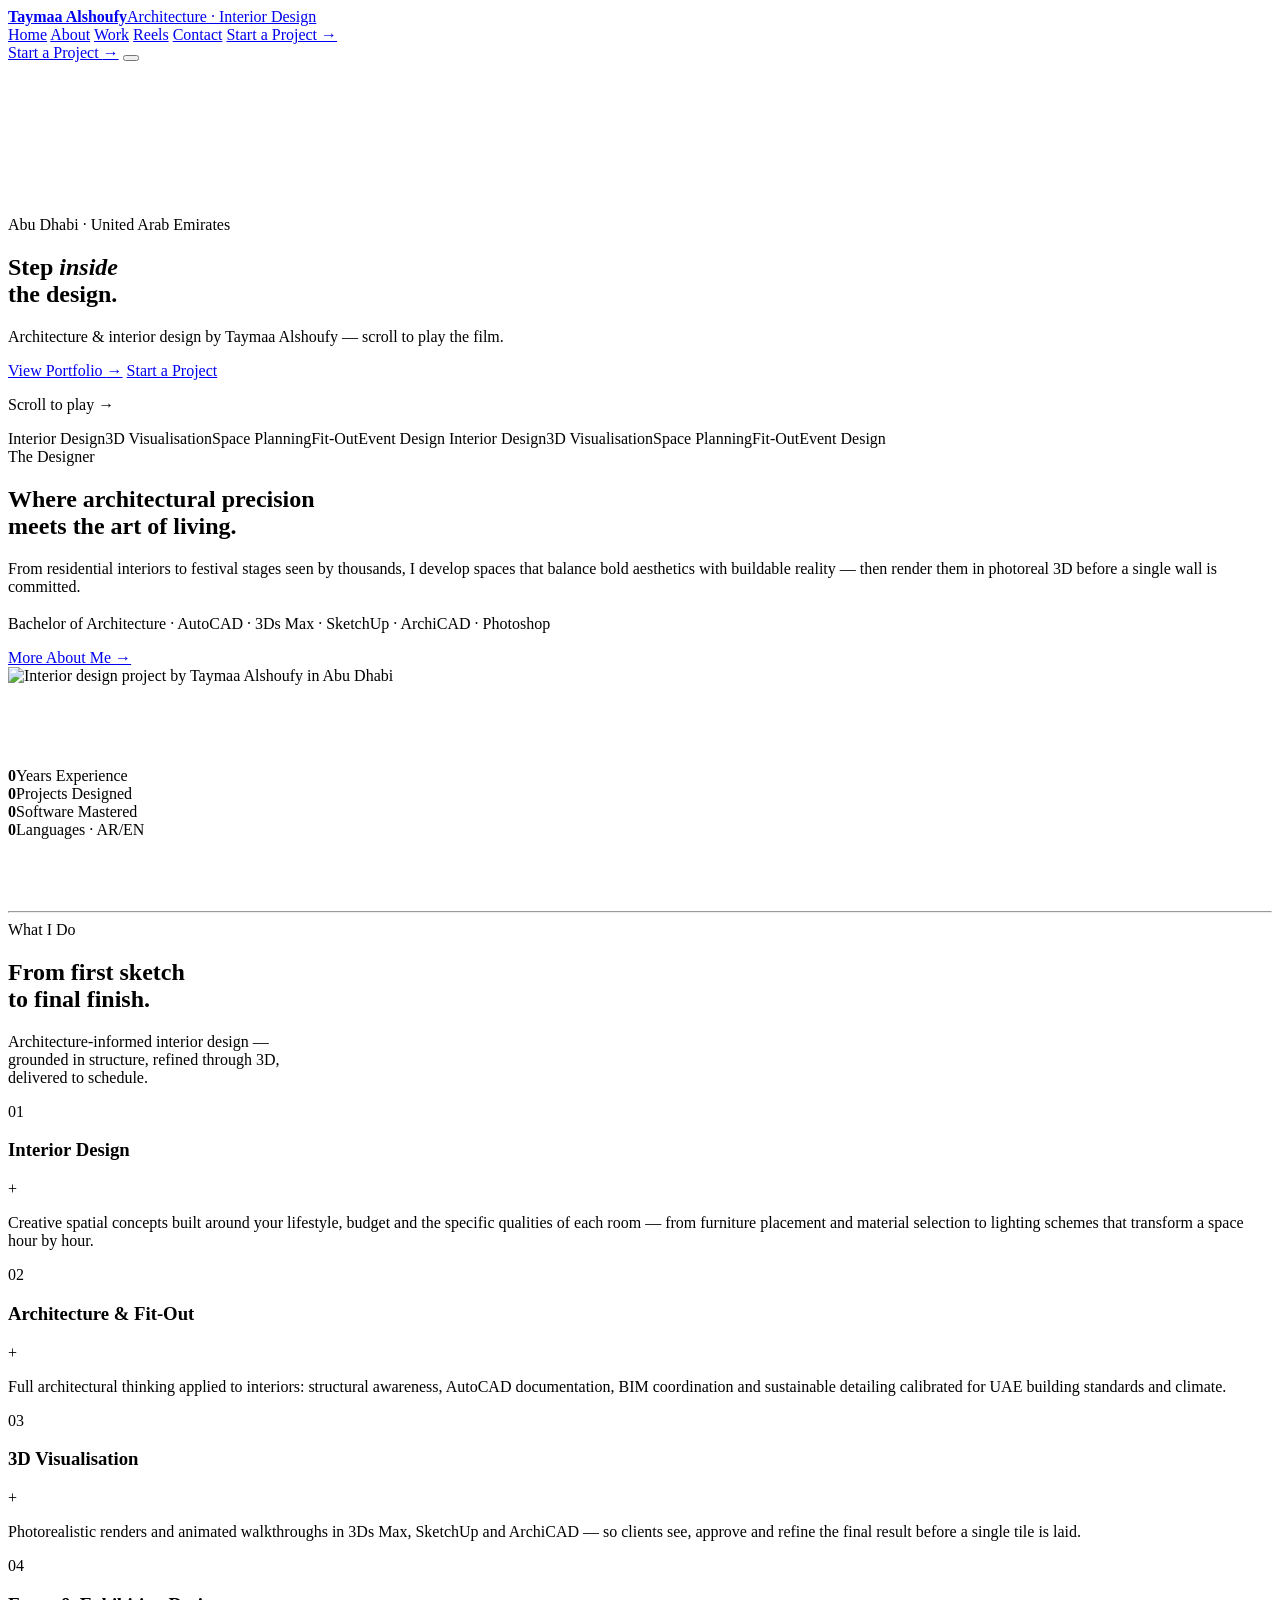
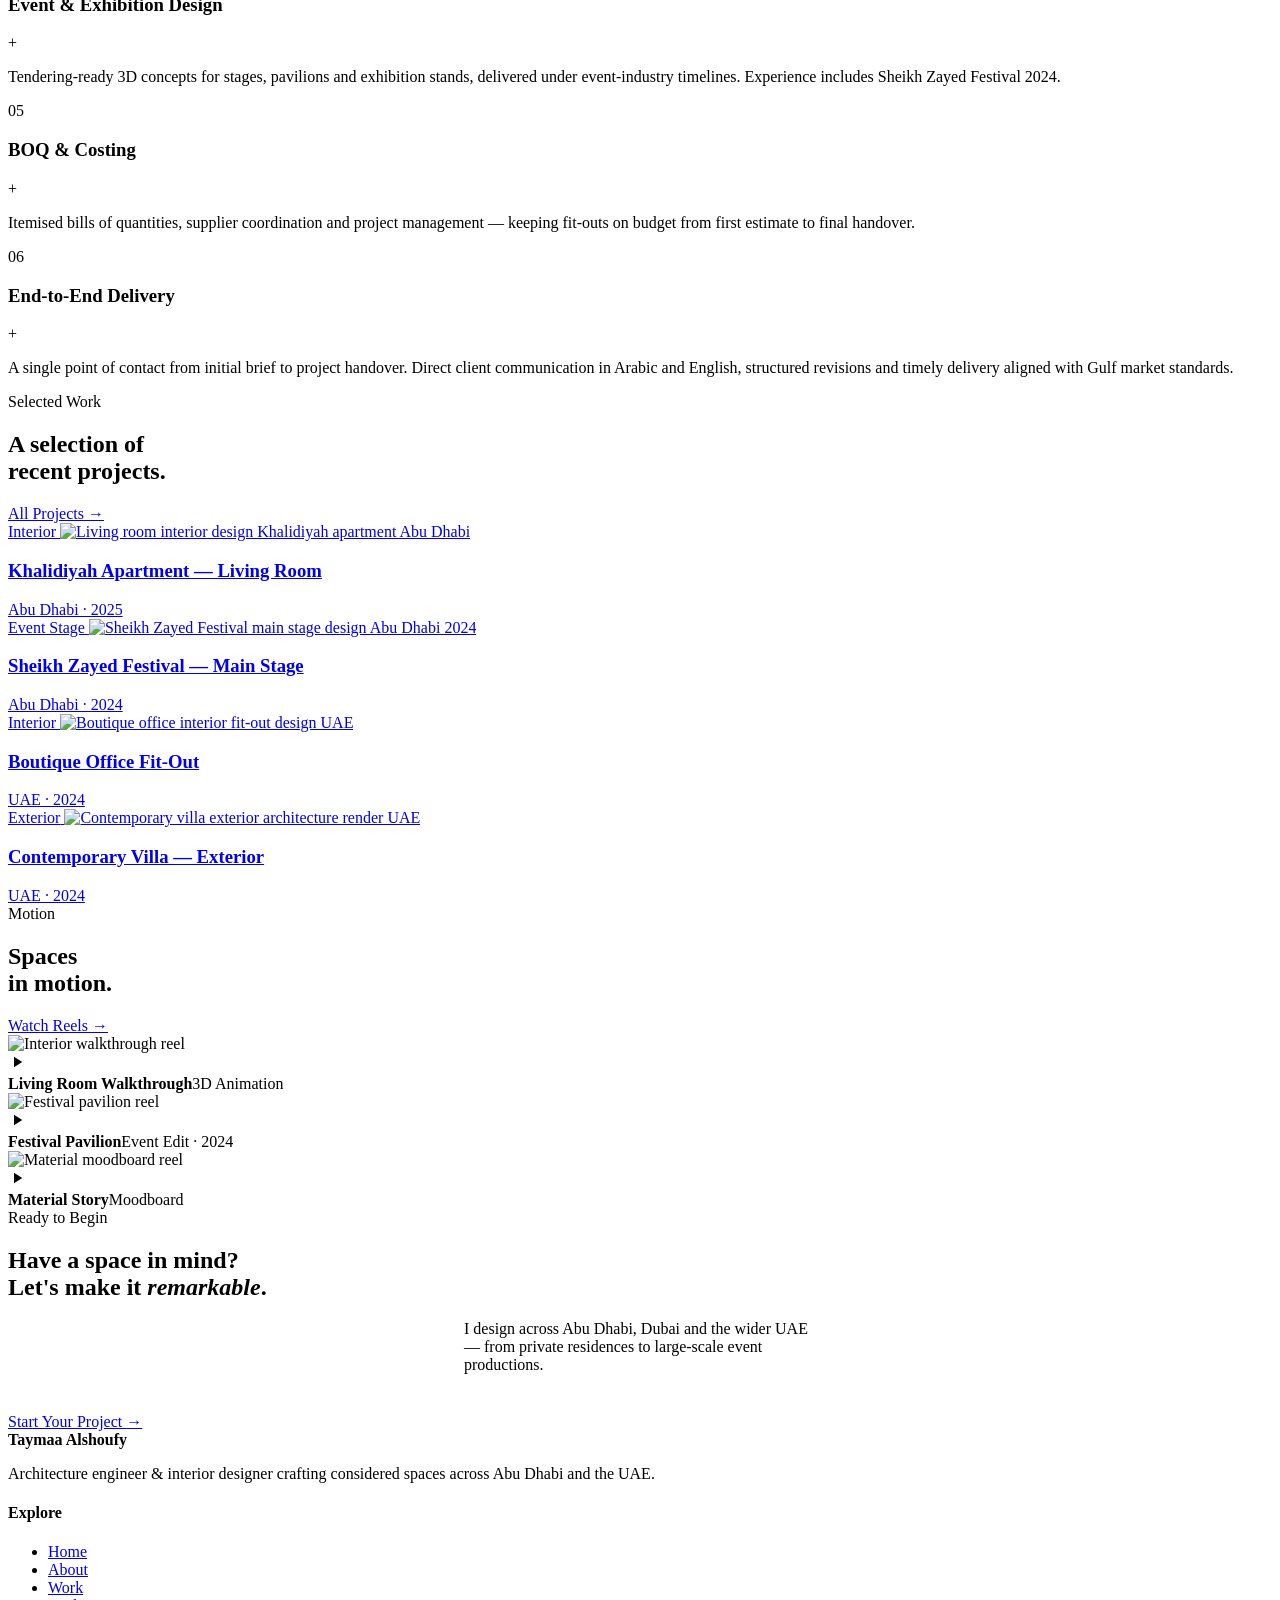
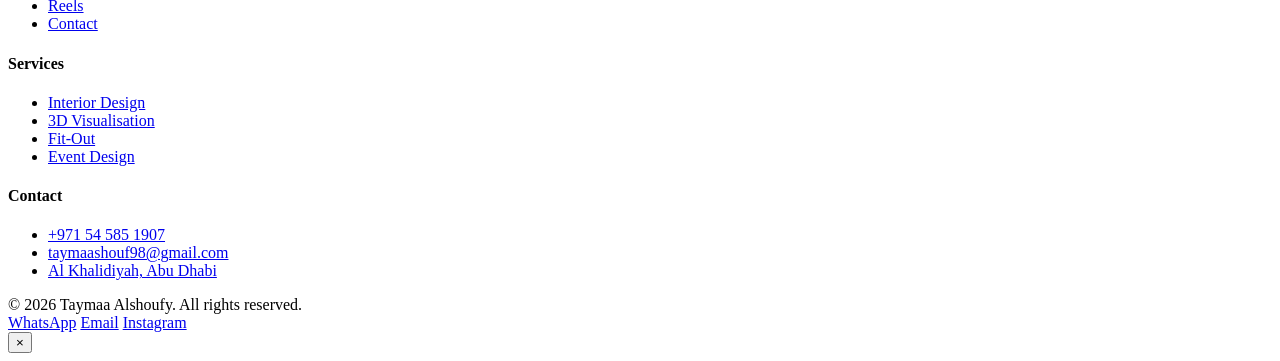
==== commit 354dd81d: "Update index.html" ====
--- a/index.html
+++ b/index.html
@@ -1,659 +1,354 @@
-﻿<!DOCTYPE html>
-<html lang="en">
-<head>
-  <meta charset="UTF-8">
-  <meta name="viewport" content="width=device-width, initial-scale=1.0, viewport-fit=cover">
-  <title>MKT Motion Lab | Visual Engineering by Munna Kumar Thakur — Abu Dhabi</title>
-  <meta name="description" content="Munna Kumar Thakur — Senior Multimedia & Event Technology Specialist in Abu Dhabi. Expert in 3D motion graphics, projection mapping, LED programming, laser design & live show execution for large-scale international events.">
-  <meta name="keywords" content="multimedia specialist Abu Dhabi, event technology UAE, 3D motion graphics, projection mapping, LED programming, laser show design, stage visualization, Resolume Arena, NovaStar, Depence R4">
-  <meta name="author" content="Munna Kumar Thakur">
-  <meta name="robots" content="index, follow, max-image-preview:large, max-snippet:-1, max-video-preview:-1">
-  <meta name="theme-color" content="#050508">
-  <meta name="google-site-verification" content="4b6n6ujR-bZvl0s-l8etdNr8iXat5dTo-YCmvPlOiXM">
-
-  <!-- Open Graph -->
-  <meta property="og:title" content="MKT Motion Lab | Visual Engineering for High-Demand Stages">
-  <meta property="og:description" content="Precision visual engineering: 3D motion graphics, stage visualization, projection mapping, LED programming, lighting and laser design for large-scale events.">
-  <meta property="og:type" content="website">
-  <meta property="og:url" content="https://mktmotionlab.net/">
-  <meta property="og:image" content="https://mktmotionlab.net/OG%20image.png">
-  <meta property="og:image:width" content="1536">
-  <meta property="og:image:height" content="1024">
-  <meta property="og:image:alt" content="MKT Motion Lab - Visual Engineering">
-  <meta property="og:site_name" content="MKT Motion Lab">
-  <meta property="og:locale" content="en_US">
-
-  <!-- Twitter -->
-  <meta name="twitter:card" content="summary_large_image">
-  <meta name="twitter:site" content="@mkthakuronx">
-  <meta name="twitter:creator" content="@mkthakuronx">
-  <meta name="twitter:title" content="MKT Motion Lab | Visual Engineering">
-  <meta name="twitter:description" content="Precision visual engineering for the world's most demanding stages.">
-  <meta name="twitter:image" content="https://mktmotionlab.net/OG%20image.png">
-
-  <link rel="canonical" href="https://mktmotionlab.net/">
-  <link rel="icon" type="image/png" href="Favicon%20Icone.png">
-  <link rel="apple-touch-icon" href="Favicon%20Icone.png">
-
-  <!-- DNS prefetch -->
-  <link rel="dns-prefetch" href="https://fonts.googleapis.com">
-  <link rel="dns-prefetch" href="https://cdnjs.cloudflare.com">
-  <link rel="preconnect" href="https://fonts.googleapis.com">
-  <link rel="preconnect" href="https://fonts.gstatic.com" crossorigin>
-  <link href="https://fonts.googleapis.com/css2?family=Bebas+Neue&family=DM+Mono:ital,wght@0,300;0,400;1,300&family=Crimson+Pro:ital,wght@0,300;0,400;1,300&family=Space+Grotesk:wght@300;400;500&display=swap" rel="stylesheet">
-  <link rel="stylesheet" href="https://cdnjs.cloudflare.com/ajax/libs/font-awesome/6.5.1/css/all.min.css">
-  <!-- HLS.js — chunked adaptive streaming -->
-  <script src="https://cdn.jsdelivr.net/npm/hls.js@1/dist/hls.min.js"></script>
-  <!-- Site stylesheet — cached by browser after first visit -->
-  <link rel="stylesheet" href="style.css">
-
-  <!-- Structured Data -->
-  <script type="application/ld+json">
-  {
-    "@context": "https://schema.org",
-    "@graph": [
-      {
-        "@type": "Person",
-        "@id": "https://mktmotionlab.net/#person",
-        "name": "Munna Kumar Thakur",
-        "jobTitle": "Senior Multimedia & Event Technology Specialist",
-        "url": "https://mktmotionlab.net/",
-        "email": "editormunna83@gmail.com",
-        "telephone": "+971529703583",
-        "address": {
-          "@type": "PostalAddress",
-          "addressLocality": "Abu Dhabi",
-          "addressCountry": "AE"
-        },
-        "knowsAbout": ["3D Motion Graphics","Projection Mapping","LED Programming","Laser Design","Stage Visualization","Video Editing","Show Control"],
-        "sameAs": [
-          "https://www.linkedin.com/in/munna-kumar-thakur-763407195",
-          "https://www.instagram.com/mk__3dmotionlab",
-          "https://x.com/mkthakuronx",
-          "https://youtube.com/@editormunna"
-        ]
-      },
-      {
-        "@type": "WebSite",
-        "@id": "https://mktmotionlab.net/#website",
-        "url": "https://mktmotionlab.net/",
-        "name": "MKT Motion Lab",
-        "description": "Visual engineering portfolio of Munna Kumar Thakur",
-        "publisher": { "@id": "https://mktmotionlab.net/#person" },
-        "potentialAction": {
-          "@type": "SearchAction",
-          "target": { "@type": "EntryPoint", "urlTemplate": "https://mktmotionlab.net/?q={search_term_string}" },
-          "query-input": "required name=search_term_string"
-        }
-      },
-      {
-        "@type": "ProfessionalService",
-        "@id": "https://mktmotionlab.net/#service",
-        "name": "MKT Motion Lab",
-        "url": "https://mktmotionlab.net/",
-        "description": "Visual engineering services for large-scale events: 3D motion graphics, projection mapping, LED programming, laser design, and show control.",
-        "provider": { "@id": "https://mktmotionlab.net/#person" },
-        "areaServed": ["UAE", "Middle East", "India"],
-        "serviceType": ["Event Technology", "Multimedia Production", "Stage Visualization"]
-      }
-    ]
-  }
-  </script>
-</head>
-<body>
-
-  <!-- Cursor -->
-  <div class="cursor" id="cursorDot"  style="position:fixed;top:0;left:0;pointer-events:none;z-index:9999;"><div class="cursor-dot"  id="cDot"></div></div>
-  <div class="cursor" id="cursorRing" style="position:fixed;top:0;left:0;pointer-events:none;z-index:9998;"><div class="cursor-ring" id="cRing"></div></div>
-
-  <!-- NAV -->
-  <nav id="mainNav">
-    <div class="nav-inner">
-      <div class="nav-logo">MKT<span class="dot">.</span></div>
-      <ul class="nav-links">
-        <li><a href="#home">Home</a></li>
-        <li><a href="#skills">Capabilities</a></li>
-        <li><a href="#software">Skills</a></li>
-        <li><a href="#work">Gallery</a></li>
-        <li><a href="#videos">Showreel</a></li>
-        <li><a href="#experience">About</a></li>
-      </ul>
-      <a href="#contact" class="nav-cta">Hire Me</a>
-    </div>
-  </nav>
-
-  <!-- MOBILE NAV -->
-  <nav class="mob-nav" aria-label="Mobile navigation">
-    <div class="mob-nav-grid">
-      <a href="#home"       class="mob-nav-item"><i class="fas fa-home"></i><span>Home</span></a>
-      <a href="#skills"     class="mob-nav-item"><i class="fas fa-bolt"></i><span>Skills</span></a>
-      <a href="#work"       class="mob-nav-item"><i class="fas fa-images"></i><span>Gallery</span></a>
-      <a href="#videos"     class="mob-nav-item"><i class="fas fa-film"></i><span>Reel</span></a>
-      <a href="#experience" class="mob-nav-item"><i class="fas fa-user"></i><span>About</span></a>
-      <a href="#contact"    class="mob-nav-item"><i class="fas fa-envelope"></i><span>Contact</span></a>
-    </div>
-  </nav>
-
-  <!-- HERO -->
-  <section id="home" style="padding-block:0;">
-    <video autoplay muted loop playsinline class="hero-video" preload="none" aria-hidden="true">
-      <source src="WebData/Video%20Data/My%20Profile%20Teaser.mp4" type="video/mp4">
-    </video>
-    <div id="heroPlayCta" style="position:absolute;inset:0;display:none;align-items:center;justify-content:center;z-index:3;">
-      <button id="heroPlayBtn" class="btn-gold">Tap to Play</button>
-    </div>
-    <div class="hero-veil"></div>
-    <!-- Glow orbs -->
-    <div class="orb orb-gold" style="width:600px;height:600px;bottom:-200px;left:-100px;"></div>
-    <div class="orb orb-cyan" style="width:400px;height:400px;top:20%;right:10%;"></div>
-
-    <div class="hero-corner" aria-hidden="true">
-      <span>MKT Motion Lab</span>
-      <span class="loc">Abu Dhabi · UAE</span>
-      <span>Est. 2017</span>
-    </div>
-
-    <div class="hero-vert" aria-hidden="true">Visual Engineer</div>
-
-    <div class="hero-content">
-      <div class="hero-eyebrow">Senior Multimedia &amp; Event Technology Specialist</div>
-      <h1 class="hero-name">MK<br><span class="accent">THAKUR</span></h1>
-      <p class="hero-sub">Precision visual engineering for the world's most demanding stages. From 3D conceptualization to live show execution.</p>
-      <div class="hero-tags">
-        <span class="hero-tag">3D Motion Graphics</span>
-        <span class="hero-tag">Projection Mapping</span>
-        <span class="hero-tag">LED Programming</span>
-        <span class="hero-tag">Laser Design</span>
-        <span class="hero-tag">Stage Visualization</span>
-      </div>
-      <div class="hero-actions">
-        <a href="#videos" class="btn-gold"><i class="fas fa-play"></i> View Showreels</a>
-        <a href="#contact" class="btn-wire">Hire Me <i class="fas fa-arrow-right"></i></a>
-      </div>
-    </div>
-
-    <div class="hero-scroll" aria-hidden="true">
-      <div class="hero-scroll-line"></div>
-      <span>Scroll</span>
-    </div>
-  </section>
-
-  <!-- MARQUEE -->
-  <div class="marquee-strip" aria-hidden="true">
-    <div class="marquee-inner">
-      <span class="marquee-item">Video Editing</span><span class="marquee-item marquee-dot">◆</span>
-      <span class="marquee-item">3D Motion Graphics</span><span class="marquee-item marquee-dot">◆</span>
-      <span class="marquee-item">LED Programming</span><span class="marquee-item marquee-dot">◆</span>
-      <span class="marquee-item">Projection Mapping</span><span class="marquee-item marquee-dot">◆</span>
-      <span class="marquee-item">Laser Design</span><span class="marquee-item marquee-dot">◆</span>
-      <span class="marquee-item">Stage Visualization</span><span class="marquee-item marquee-dot">◆</span>
-      <span class="marquee-item">Cinematography</span><span class="marquee-item marquee-dot">◆</span>
-      <span class="marquee-item">Show Control</span><span class="marquee-item marquee-dot">◆</span>
-      <span class="marquee-item">Video Editing</span><span class="marquee-item marquee-dot">◆</span>
-      <span class="marquee-item">3D Motion Graphics</span><span class="marquee-item marquee-dot">◆</span>
-      <span class="marquee-item">LED Programming</span><span class="marquee-item marquee-dot">◆</span>
-      <span class="marquee-item">Projection Mapping</span><span class="marquee-item marquee-dot">◆</span>
-      <span class="marquee-item">Laser Design</span><span class="marquee-item marquee-dot">◆</span>
-      <span class="marquee-item">Stage Visualization</span><span class="marquee-item marquee-dot">◆</span>
-      <span class="marquee-item">Cinematography</span><span class="marquee-item marquee-dot">◆</span>
-      <span class="marquee-item">Show Control</span><span class="marquee-item marquee-dot">◆</span>
-    </div>
-  </div>
-
-  <!-- STATS -->
-  <section id="stats">
-    <div class="stats-grid">
-      <div class="stat-item reveal-up">
-        <span class="stat-num" data-count="7"><span class="stat-suffix">+</span></span>
-        <span class="stat-label">Years Experience</span>
-        <span class="stat-desc">Since 2017</span>
-      </div>
-      <div class="stat-item reveal-up">
-        <span class="stat-num" data-count="200"><span class="stat-suffix">+</span></span>
-        <span class="stat-label">Projects Delivered</span>
-        <span class="stat-desc">Across all disciplines</span>
-      </div>
-      <div class="stat-item reveal-up">
-        <span class="stat-num" data-count="500"><span class="stat-suffix">+</span></span>
-        <span class="stat-label">Live Events</span>
-        <span class="stat-desc">International stages</span>
-      </div>
-      <div class="stat-item reveal-up">
-        <span class="stat-num" data-count="3"><span class="stat-suffix"> Countries</span></span>
-        <span class="stat-label">Global Reach</span>
-        <span class="stat-desc">UAE · India · Asia</span>
-      </div>
-    </div>
-  </section>
-
-  <!-- CAPABILITIES -->
-  <section id="skills">
-    <div class="container">
-      <div class="s-head reveal-up">
-        <div>
-          <div class="s-eyebrow">What I Do</div>
-          <h2 class="s-title">Technical<br>Capabilities</h2>
-        </div>
-      </div>
-      <div class="caps-grid">
-        <div class="cap-card reveal-up">
-          <div class="cap-num">01</div>
-          <div class="cap-icon"><i class="fas fa-video"></i></div>
-          <h3 class="cap-title">Visual Production &amp; Motion</h3>
-          <ul class="cap-list">
-            <li>3D Motion Graphics (Blender / C4D)</li>
-            <li>Generative Art &amp; AI Visuals</li>
-            <li>Cinematic Video Editing (FCP/Resolve)</li>
-            <li>Content Creation for Wide Canvas</li>
-          </ul>
-        </div>
-        <div class="cap-card reveal-up">
-          <div class="cap-num">02</div>
-          <div class="cap-icon"><i class="fas fa-cube"></i></div>
-          <h3 class="cap-title">Immersive Display Systems</h3>
-          <ul class="cap-list">
-            <li>LED Wall Config (NovaStar / Brompton)</li>
-            <li>Projection Mapping (Barco / Panasonic)</li>
-            <li>Media Servers (Resolume Arena / Watchout)</li>
-            <li>Pixel Mapping &amp; Warping</li>
-          </ul>
-        </div>
-        <div class="cap-card reveal-up">
-          <div class="cap-num">03</div>
-          <div class="cap-icon"><i class="fas fa-bolt"></i></div>
-          <h3 class="cap-title">Show Control &amp; Lighting</h3>
-          <ul class="cap-list">
-            <li>Laser Programming (Pangolin Beyond)</li>
-            <li>Lighting Console (Avolites / MA2)</li>
-            <li>Pre-Visualization (Depence R4)</li>
-            <li>Timecode Sync (SMPTE / LTC)</li>
-          </ul>
-        </div>
-        <div class="cap-card reveal-up">
-          <div class="cap-num">04</div>
-          <div class="cap-icon"><i class="fas fa-network-wired"></i></div>
-          <h3 class="cap-title">Infrastructure &amp; Hardware</h3>
-          <ul class="cap-list">
-            <li>Signal Flow &amp; Distribution (4K/8K)</li>
-            <li>Fiber Optic Systems Management</li>
-            <li>NDI / Dante Network Setup</li>
-            <li>On-site Troubleshooting</li>
-          </ul>
-        </div>
-      </div>
-    </div>
-  </section>
-
-  <!-- SOFTWARE SKILLS -->
-  <section id="software">
-    <div class="container">
-      <div class="s-head reveal-up">
-        <div>
-          <div class="s-eyebrow">Toolbox</div>
-          <h2 class="s-title">Software<br>Proficiency</h2>
-        </div>
-      </div>
-      <div class="skills-cols">
-        <div class="reveal-up">
-          <h3 class="skill-group-title"><i class="fas fa-photo-film"></i> Editing &amp; Motion</h3>
-          <div class="skill-item"><div class="skill-row"><span class="skill-name">Final Cut Pro</span><span class="skill-pct">90%</span></div><div class="skill-track"><div class="skill-fill" data-w="90"></div></div></div>
-          <div class="skill-item"><div class="skill-row"><span class="skill-name">Media Encoder</span><span class="skill-pct">86%</span></div><div class="skill-track"><div class="skill-fill" data-w="86"></div></div></div>
-          <div class="skill-item"><div class="skill-row"><span class="skill-name">Premiere Pro</span><span class="skill-pct">85%</span></div><div class="skill-track"><div class="skill-fill" data-w="85"></div></div></div>
-          <div class="skill-item"><div class="skill-row"><span class="skill-name">Lightroom</span><span class="skill-pct">75%</span></div><div class="skill-track"><div class="skill-fill" data-w="75"></div></div></div>
-          <div class="skill-item"><div class="skill-row"><span class="skill-name">Blender</span><span class="skill-pct">75%</span></div><div class="skill-track"><div class="skill-fill" data-w="75"></div></div></div>
-          <div class="skill-item"><div class="skill-row"><span class="skill-name">After Effects</span><span class="skill-pct">70%</span></div><div class="skill-track"><div class="skill-fill" data-w="70"></div></div></div>
-          <div class="skill-item"><div class="skill-row"><span class="skill-name">DaVinci Resolve</span><span class="skill-pct">70%</span></div><div class="skill-track"><div class="skill-fill" data-w="70"></div></div></div>
-          <div class="skill-item"><div class="skill-row"><span class="skill-name">Cinema 4D</span><span class="skill-pct">60%</span></div><div class="skill-track"><div class="skill-fill" data-w="60"></div></div></div>
-        </div>
-        <div class="reveal-up">
-          <h3 class="skill-group-title"><i class="fas fa-layer-group"></i> LED &amp; Projection</h3>
-          <div class="skill-item"><div class="skill-row"><span class="skill-name">NovaStar MCTRL</span><span class="skill-pct">95%</span></div><div class="skill-track"><div class="skill-fill" data-w="95"></div></div></div>
-          <div class="skill-item"><div class="skill-row"><span class="skill-name">Resolume Arena</span><span class="skill-pct">88%</span></div><div class="skill-track"><div class="skill-fill" data-w="88"></div></div></div>
-          <div class="skill-item"><div class="skill-row"><span class="skill-name">Pangolin Beyond</span><span class="skill-pct">85%</span></div><div class="skill-track"><div class="skill-fill" data-w="85"></div></div></div>
-          <div class="skill-item"><div class="skill-row"><span class="skill-name">Depence R4</span><span class="skill-pct">80%</span></div><div class="skill-track"><div class="skill-fill" data-w="80"></div></div></div>
-          <div class="skill-item"><div class="skill-row"><span class="skill-name">Watchout</span><span class="skill-pct">78%</span></div><div class="skill-track"><div class="skill-fill" data-w="78"></div></div></div>
-          <div class="skill-item"><div class="skill-row"><span class="skill-name">DJI RS 4 Gimbal</span><span class="skill-pct">75%</span></div><div class="skill-track"><div class="skill-fill" data-w="75"></div></div></div>
-          <div class="skill-item"><div class="skill-row"><span class="skill-name">Avolites / MA2</span><span class="skill-pct">72%</span></div><div class="skill-track"><div class="skill-fill" data-w="72"></div></div></div>
-          <div class="skill-item"><div class="skill-row"><span class="skill-name">Brompton Tech</span><span class="skill-pct">70%</span></div><div class="skill-track"><div class="skill-fill" data-w="70"></div></div></div>
-        </div>
-      </div>
-    </div>
-  </section>
-
-  <!-- GALLERY -->
-  <section id="work">
-    <div class="container">
-      <div class="s-head reveal-up">
-        <div>
-          <div class="s-eyebrow">Selected Work</div>
-          <h2 class="s-title">Work<br>Highlights</h2>
-        </div>
-      </div>
-    </div>
-    <div style="padding-inline:clamp(20px,4vw,60px);">
-      <div class="gallery-mosaic">
-        <div class="g-item reveal-up" onclick="openModal(this)" role="button" tabindex="0" aria-label="View 3D Visuals">
-          <img src="WebData/3D%20Visuals%20Render/003.avif" alt="3D motion graphics render — stage event visual" loading="lazy" decoding="async">
-          <div class="g-overlay"><span class="g-label">3D Visuals</span></div>
-          <div class="g-expand" aria-hidden="true"><i class="fas fa-expand"></i></div>
-        </div>
-        <div class="g-item reveal-up" onclick="openModal(this)" role="button" tabindex="0" aria-label="View 3D Dual Render">
-          <img src="WebData/3D%20Visuals%20Render/Both%20(3).avif" alt="3D dual render for large-scale event" loading="lazy" decoding="async">
-          <div class="g-overlay"><span class="g-label">3D Visuals</span></div>
-          <div class="g-expand" aria-hidden="true"><i class="fas fa-expand"></i></div>
-        </div>
-        <div class="g-item reveal-up" onclick="openModal(this)" role="button" tabindex="0" aria-label="View Stage Visualization">
-          <img src="WebData/3D%20Visuals%20Render/Stage005.avif" alt="Stage pre-visualization render" loading="lazy" decoding="async">
-          <div class="g-overlay"><span class="g-label">Stage Visual</span></div>
-          <div class="g-expand" aria-hidden="true"><i class="fas fa-expand"></i></div>
-        </div>
-        <div class="g-item reveal-up" onclick="openModal(this)" role="button" tabindex="0" aria-label="View Product Visual">
-          <img src="WebData/3D%20Visuals%20Render/Perfume%20(2).avif" alt="3D product visualization render" loading="lazy" decoding="async">
-          <div class="g-overlay"><span class="g-label">Product Visual</span></div>
-          <div class="g-expand" aria-hidden="true"><i class="fas fa-expand"></i></div>
-        </div>
-        <div class="g-item reveal-up" onclick="openModal(this)" role="button" tabindex="0" aria-label="View Photography">
-          <img src="WebData/Photography/Japan%20(2).avif" alt="Event photography — Japan showcase" loading="lazy" decoding="async">
-          <div class="g-overlay"><span class="g-label">Photography</span></div>
-          <div class="g-expand" aria-hidden="true"><i class="fas fa-expand"></i></div>
-        </div>
-        <div class="g-item reveal-up" onclick="openModal(this)" role="button" tabindex="0" aria-label="View Event Award">
-          <img src="WebData/Photography/KH%20AWARD%20(3).avif" alt="KH Award event photography" loading="lazy" decoding="async">
-          <div class="g-overlay"><span class="g-label">Event Award</span></div>
-          <div class="g-expand" aria-hidden="true"><i class="fas fa-expand"></i></div>
-        </div>
-        <div class="g-item reveal-up" onclick="openModal(this)" role="button" tabindex="0" aria-label="View Laser Design">
-          <img src="WebData/Photography/LaserShow%20(8).avif" alt="Laser show design photography" loading="lazy" decoding="async">
-          <div class="g-overlay"><span class="g-label">Laser Design</span></div>
-          <div class="g-expand" aria-hidden="true"><i class="fas fa-expand"></i></div>
-        </div>
-        <div class="g-item reveal-up" onclick="openModal(this)" role="button" tabindex="0" aria-label="View 3D Visuals">
-          <img src="WebData/3D%20Visuals%20Render/004.avif" alt="3D motion graphics render 004" loading="lazy" decoding="async">
-          <div class="g-overlay"><span class="g-label">3D Visuals</span></div>
-          <div class="g-expand" aria-hidden="true"><i class="fas fa-expand"></i></div>
-        </div>
-      </div>
-    </div>
-    <div class="gallery-more reveal-up" style="padding-inline:clamp(20px,4vw,60px);margin-top:clamp(32px,4vw,52px);">
-      <a href="/gallery.html" class="btn-wire">View Full Gallery &nbsp;<i class="fas fa-arrow-right"></i></a>
-    </div>
-  </section>
-
-  <!-- SHOWREEL / VIDEOS -->
-  <section id="videos">
-    <div class="container">
-      <div class="s-head reveal-up">
-        <div>
-          <div class="s-eyebrow">Motion Work</div>
-          <h2 class="s-title">Motion &amp;<br>Showreels</h2>
-        </div>
-      </div>
-
-      <!-- Featured custom video player -->
-      <div class="featured-player-wrap reveal-up" id="featuredWrap" style="display:none;">
-        <div class="featured-label">Featured Showreel</div>
-        <div class="cvp" id="featuredCvp">
-          <video id="featuredVideo" preload="metadata" playsinline></video>
-          <div class="cvp-big" id="cvpBig">
-            <div class="cvp-big-circle" id="cvpBigCircle"><i class="fas fa-play" id="cvpBigIcon"></i></div>
-          </div>
-          <div class="cvp-controls" id="cvpControls">
-            <div class="cvp-seek-wrap" id="cvpSeekWrap">
-              <div class="cvp-track">
-                <div class="cvp-buffered" id="cvpBuffered"></div>
-                <div class="cvp-progress-bar" id="cvpProgressBar"></div>
-              </div>
-              <input type="range" class="cvp-seek-input" id="cvpSeek" min="0" step="0.01" value="0" aria-label="Seek">
-            </div>
-            <div class="cvp-bottom">
-              <button class="cvp-btn" id="cvpPlay" aria-label="Play/Pause"><i class="fas fa-play"></i></button>
-              <span class="cvp-time"><span id="cvpCurrent">0:00</span> / <span id="cvpDuration">0:00</span></span>
-              <div class="cvp-spacer"></div>
-              <div class="cvp-vol-group">
-                <button class="cvp-btn" id="cvpMute" aria-label="Mute"><i class="fas fa-volume-up"></i></button>
-                <input type="range" class="cvp-vol-slider" id="cvpVol" min="0" max="1" step="0.05" value="1" aria-label="Volume">
-              </div>
-              <select class="cvp-speed" id="cvpSpeed" aria-label="Playback speed">
-                <option value="0.5">0.5×</option>
-                <option value="0.75">0.75×</option>
-                <option value="1" selected>1×</option>
-                <option value="1.25">1.25×</option>
-                <option value="1.5">1.5×</option>
-                <option value="2">2×</option>
-              </select>
-              <select class="cvp-speed" id="cvpQuality" aria-label="Quality" style="display:none;">
-                <option value="-1">Auto</option>
-              </select>
-              <button class="cvp-btn" id="cvpPip" aria-label="Picture in Picture" title="Picture in Picture"><i class="fas fa-external-link-alt"></i></button>
-              <button class="cvp-btn" id="cvpFull" aria-label="Fullscreen"><i class="fas fa-expand"></i></button>
-            </div>
-          </div>
-          <div class="cvp-spinner" id="cvpSpinner"><div class="spin-ring"></div></div>
-        </div>
-      </div>
-
-      <div class="video-filters">
-        <button class="vf-btn active" data-filter="Event Highlight">Event Highlight</button>
-        <button class="vf-btn" data-filter="Logo Animation">Logo Animation</button>
-        <button class="vf-btn" data-filter="3D Visualization">3D Visualization</button>
-        <button class="vf-btn" data-filter="360 & Projection Maping">360 &amp; Projection</button>
-        <button class="vf-btn" data-filter="Behind The Scene">Behind The Scene</button>
-      </div>
-      <div id="videosGrid" class="video-mosaic"></div>
-      <div class="video-more reveal-up">
-        <button id="showMoreVideos" class="btn-wire" style="display:none;">Show More &nbsp;<i class="fas fa-arrow-down"></i></button>
-      </div>
-    </div>
-  </section>
-
-  <!-- EXPERIENCE / ABOUT -->
-  <section id="experience">
-    <div class="container">
-      <div class="s-head reveal-up">
-        <div>
-          <div class="s-eyebrow">Career</div>
-          <h2 class="s-title">Professional<br>Log</h2>
-        </div>
-      </div>
-      <div class="exp-grid">
-        <div class="timeline reveal-up">
-          <article class="tl-item">
-            <div class="tl-dot"><i class="fas fa-cogs"></i></div>
-            <div class="tl-year">2019 — Present</div>
-            <h3 class="tl-role">Event Technical Specialist</h3>
-            <div class="tl-company">Rainlight Event &amp; Exhibition, Abu Dhabi</div>
-            <p class="tl-desc">Orchestrating high-stakes technical execution for large-scale international events. Managed lighting design (Depence R4), musical fountain programming, laser show design and live content delivery. Specializing in NovaStar LED configuration, projection mapping, and media server programming.</p>
-          </article>
-          <article class="tl-item">
-            <div class="tl-dot"><i class="fas fa-paint-brush"></i></div>
-            <div class="tl-year">2018</div>
-            <h3 class="tl-role">Technical Director</h3>
-            <div class="tl-company">iPixX Production, Delhi, India</div>
-            <p class="tl-desc">Led end-to-end production for luxury weddings and corporate shows. Directed the full production lifecycle, managing everything from concept development and stage design to technical setup.</p>
-          </article>
-          <article class="tl-item">
-            <div class="tl-dot"><i class="fas fa-code"></i></div>
-            <div class="tl-year">2017</div>
-            <h3 class="tl-role">Visual Artist</h3>
-            <div class="tl-company">Freelance</div>
-            <p class="tl-desc">Developed foundational expertise in visual composition. Mastered non-linear editing (FCP), color grading, videography and photography.</p>
-          </article>
-        </div>
-
-        <aside class="about-card reveal-up">
-          <img class="about-photo" src="WebData/AboutIMG.jpg" alt="Munna Kumar Thakur — Senior Multimedia Specialist Abu Dhabi" loading="lazy" decoding="async" width="370" height="493">
-          <div class="about-body-inner">
-            <h3 class="about-name">Munna Kumar<br>Thakur</h3>
-            <div class="about-title-tag">Senior Multimedia Specialist</div>
-            <p class="about-bio">I design high-impact visual systems for large-scale events — combining motion graphics, cinematography, projection mapping, LED config, lighting/laser, and show control.</p>
-            <p class="about-bio">Based in Abu Dhabi, turning stage concepts into reliable execution: content pipelines, live playback, timecode sync.</p>
-            <ul class="about-specs">
-              <li>Video Editing: cuts, highlights, trailers</li>
-              <li>Color Grading: looks, skin tones, broadcast-safe</li>
-              <li>Cinematography: multi-cam, gimbal/drone</li>
-              <li>Photography: portraits, backstage, product</li>
-              <li>Cameras: Sony/Blackmagic, prime/zoom</li>
-              <li>Delivery: 4K/8K wide canvas, timecode sync</li>
-            </ul>
-          </div>
-        </aside>
-      </div>
-    </div>
-  </section>
-
-  <!-- CONTACT -->
-  <section id="contact">
-    <div class="container">
-      <div class="s-head reveal-up">
-        <div>
-          <div class="s-eyebrow">Let's Connect</div>
-          <h2 class="s-title">Get In<br>Touch</h2>
-        </div>
-      </div>
-      <div class="contact-grid">
-        <div class="reveal-up">
-          <h3 style="font-family:var(--ff-d);font-size:1.35rem;letter-spacing:.04em;margin-bottom:26px;color:var(--gold);">
-            <i class="fab fa-whatsapp" style="margin-right:10px;"></i>Send Direct Message
-          </h3>
-          <form id="waForm" onsubmit="sendToWhatsapp(event)" novalidate>
-            <div class="form-field">
-              <input type="text" id="waName" class="form-input" placeholder=" " required autocomplete="name">
-              <label for="waName" class="form-label">Your Name</label>
-            </div>
-            <div class="form-field">
-              <input type="text" id="waSubject" class="form-input" placeholder=" " required>
-              <label for="waSubject" class="form-label">Subject</label>
-            </div>
-            <div class="form-field">
-              <textarea id="waMessage" class="form-input" rows="4" placeholder=" " required></textarea>
-              <label for="waMessage" class="form-label">Message</label>
-            </div>
-            <button type="submit" class="form-submit">
-              Send via WhatsApp <i class="fas fa-paper-plane"></i>
-            </button>
-          </form>
-        </div>
-
-        <div class="c-cards reveal-up">
-          <a href="mailto:editormunna83@gmail.com" style="text-decoration:none;">
-            <div class="c-card">
-              <div class="c-icon"><i class="fas fa-envelope"></i></div>
-              <div>
-                <div class="c-label">Email</div>
-                <div class="c-val">editormunna83@gmail.com</div>
-              </div>
-            </div>
-          </a>
-          <a href="tel:+971529703583" style="text-decoration:none;">
-            <div class="c-card">
-              <div class="c-icon"><i class="fas fa-phone-alt"></i></div>
-              <div>
-                <div class="c-label">Phone</div>
-                <div class="c-val">+971 52 970 3583</div>
-              </div>
-            </div>
-          </a>
-          <div class="c-map">
-            <div class="c-map-icon"><i class="fas fa-map-marked-alt"></i></div>
-            <p>Abu Dhabi, United Arab Emirates</p>
-            <a href="https://www.google.com/maps/place/Abu+Dhabi/" target="_blank" rel="noopener noreferrer" class="btn-wire" style="display:inline-flex;align-items:center;gap:8px;padding:10px 20px;font-size:.62rem;letter-spacing:.12em;text-transform:uppercase;">
-              Open in Maps <i class="fas fa-external-link-alt"></i>
-            </a>
-          </div>
-        </div>
-      </div>
-    </div>
-  </section>
-
-  <!-- FOOTER -->
-  <footer>
-    <div class="footer-bg-text" aria-hidden="true">MKT</div>
-    <div class="container">
-      <div class="footer-grid">
-        <div>
-          <div class="footer-brand-name">MKT<span>.</span>MOTIONLAB</div>
-          <p class="footer-tagline">Precision visual engineering for the world's most demanding stages. From 3D conceptualization to final show execution.</p>
-        </div>
-        <div>
-          <div class="footer-col-title">Navigation</div>
-          <ul class="footer-links-list">
-            <li><a href="#home">Home</a></li>
-            <li><a href="#work">Gallery</a></li>
-            <li><a href="#videos">Showreel</a></li>
-            <li><a href="#skills">Capabilities</a></li>
-            <li><a href="#experience">About</a></li>
-          </ul>
-        </div>
-        <div>
-          <div class="footer-col-title">Connect</div>
-          <div class="social-row">
-            <a href="https://www.linkedin.com/in/munna-kumar-thakur-763407195" target="_blank" rel="noopener noreferrer" class="soc-btn" aria-label="LinkedIn"><i class="fab fa-linkedin-in"></i></a>
-            <a href="https://www.instagram.com/mk__3dmotionlab" target="_blank" rel="noopener noreferrer" class="soc-btn" aria-label="Instagram"><i class="fab fa-instagram"></i></a>
-            <a href="https://x.com/mkthakuronx" target="_blank" rel="noopener noreferrer" class="soc-btn" aria-label="X / Twitter"><i class="fab fa-x-twitter"></i></a>
-            <a href="https://youtube.com/@editormunna" target="_blank" rel="noopener noreferrer" class="soc-btn" aria-label="YouTube"><i class="fab fa-youtube"></i></a>
-          </div>
-        </div>
-      </div>
-      <div class="footer-bottom">
-        <span>© 2025 Munna Kumar Thakur. All Rights Reserved.</span>
-        <span>Designed in Abu Dhabi, UAE.</span>
-      </div>
-    </div>
-  </footer>
-
-  <!-- IMAGE MODAL -->
-  <div id="myModal" class="modal-back" role="dialog" aria-modal="true" aria-label="Image viewer">
-    <button class="modal-close" onclick="closeModal()" aria-label="Close image viewer">×</button>
-    <img id="modalImg" src="" alt="">
-  </div>
-
-  <!-- VIDEO MODAL (embed/YouTube) -->
-  <div id="videoModal" class="modal-back" role="dialog" aria-modal="true" aria-label="Video player">
-    <button class="modal-close" onclick="closeVideo()" aria-label="Close video">×</button>
-    <div class="video-modal-wrap">
-      <iframe id="videoFrame" src="" frameborder="0" allow="autoplay;encrypted-media;fullscreen" allowfullscreen style="display:none;width:100%;aspect-ratio:16/9;border-radius:6px;border:none;background:#000;"></iframe>
-      <!-- custom player for local videos -->
-      <div class="cvp" id="modalCvp" style="display:none;">
-        <video id="modalVideo" preload="metadata" playsinline></video>
-        <div class="cvp-big" id="mCvpBig" style="opacity:1;">
-          <div class="cvp-big-circle"><i class="fas fa-play" id="mCvpBigIcon"></i></div>
-        </div>
-        <div class="cvp-controls">
-          <div class="cvp-seek-wrap" id="mSeekWrap">
-            <div class="cvp-track">
-              <div class="cvp-buffered" id="mBuffered"></div>
-              <div class="cvp-progress-bar" id="mProgressBar"></div>
-            </div>
-            <input type="range" class="cvp-seek-input" id="mSeek" min="0" step="0.01" value="0" aria-label="Seek">
-          </div>
-          <div class="cvp-bottom">
-            <button class="cvp-btn" id="mPlay" aria-label="Play/Pause"><i class="fas fa-play"></i></button>
-            <span class="cvp-time"><span id="mCurrent">0:00</span> / <span id="mDuration">0:00</span></span>
-            <div class="cvp-spacer"></div>
-            <div class="cvp-vol-group">
-              <button class="cvp-btn" id="mMute" aria-label="Mute"><i class="fas fa-volume-up"></i></button>
-              <input type="range" class="cvp-vol-slider" id="mVol" min="0" max="1" step="0.05" value="1" aria-label="Volume">
-            </div>
-            <select class="cvp-speed" id="mSpeed" aria-label="Speed">
-              <option value="0.5">0.5×</option>
-              <option value="0.75">0.75×</option>
-              <option value="1" selected>1×</option>
-              <option value="1.25">1.25×</option>
-              <option value="1.5">1.5×</option>
-              <option value="2">2×</option>
-            </select>
-            <select class="cvp-speed" id="mQuality" aria-label="Quality" style="display:none;">
-              <option value="-1">Auto</option>
-            </select>
-            <button class="cvp-btn" id="mPip" aria-label="Picture in Picture"><i class="fas fa-external-link-alt"></i></button>
-            <button class="cvp-btn" id="mFull" aria-label="Fullscreen"><i class="fas fa-expand"></i></button>
-          </div>
-        </div>
-        <div class="cvp-spinner" id="mSpinner"><div class="spin-ring"></div></div>
-      </div>
-    </div>
-  </div>
-  <script src="main.js" defer></script>
-</body>
-</html>
-
+<!DOCTYPE html>
+<html lang="en">
+<head>
+<meta charset="UTF-8">
+<meta name="viewport" content="width=device-width, initial-scale=1.0">
+<title>Taymaa Alshoufy | Architecture &amp; Interior Designer in Abu Dhabi, UAE</title>
+<meta name="description" content="Taymaa Alshoufy — architecture engineer &amp; interior designer in Abu Dhabi, UAE. 4+ years creating residential, commercial &amp; event interiors with 3D visualisation (3Ds Max, SketchUp, AutoCAD). Book a consultation.">
+<meta name="keywords" content="interior designer Abu Dhabi, architecture engineer UAE, 3D visualization Abu Dhabi, interior design Khalidiyah, fit-out designer UAE, event design Abu Dhabi, residential interior designer Abu Dhabi">
+<meta name="author" content="Taymaa Alshoufy">
+<meta name="robots" content="index, follow, max-image-preview:large">
+<link rel="canonical" href="https://taimaalshoufy.site/">
+
+<!-- Local SEO · United Arab Emirates -->
+<meta name="geo.region" content="AE-AZ">
+<meta name="geo.placename" content="Al Khalidiyah, Abu Dhabi, United Arab Emirates">
+<meta name="geo.position" content="24.4664;54.3360">
+<meta name="ICBM" content="24.4664, 54.3360">
+
+<!-- Open Graph -->
+<meta property="og:type" content="website">
+<meta property="og:locale" content="en_AE">
+<meta property="og:site_name" content="Taymaa Alshoufy — Architecture &amp; Interior Design">
+<meta property="og:title" content="Taymaa Alshoufy | Architecture &amp; Interior Designer in Abu Dhabi, UAE">
+<meta property="og:description" content="Architecture engineer &amp; interior designer in Abu Dhabi crafting residential, commercial and event spaces with photoreal 3D visualisation.">
+<meta property="og:url" content="https://taimaalshoufy.site/">
+<meta property="og:image" content="https://taimaalshoufy.site/assets/og-image.svg">
+<meta name="twitter:card" content="summary_large_image">
+<meta name="twitter:title" content="Taymaa Alshoufy | Architecture &amp; Interior Designer · Abu Dhabi">
+<meta name="twitter:description" content="Residential, commercial and event interiors with photoreal 3D visualisation. Abu Dhabi, UAE.">
+<meta name="twitter:image" content="https://taimaalshoufy.site/assets/og-image.svg">
+
+<link rel="icon" href="assets/favicon.svg" type="image/svg+xml">
+<meta name="theme-color" content="#15110d">
+<link rel="manifest" href="site.webmanifest">
+<link rel="apple-touch-icon" href="assets/favicon.svg">
+<link rel="preconnect" href="https://fonts.googleapis.com">
+<link rel="preconnect" href="https://fonts.gstatic.com" crossorigin>
+<link href="https://fonts.googleapis.com/css2?family=Cormorant+Garamond:ital,wght@0,400;0,500;0,600;1,400;1,500&family=Jost:wght@300;400;500&display=swap" rel="stylesheet">
+<link rel="stylesheet" href="css/style.css?v=20260635">
+
+<!-- Structured data: LocalBusiness + Person -->
+<script type="application/ld+json">
+{
+  "@context": "https://schema.org",
+  "@type": "ProfessionalService",
+  "@id": "https://taimaalshoufy.site/#business",
+  "name": "Taymaa Alshoufy — Architecture & Interior Design",
+  "image": "https://taimaalshoufy.site/assets/og-image.svg",
+  "url": "https://taimaalshoufy.site/",
+  "telephone": "+971545851907",
+  "email": "taymaashouf98@gmail.com",
+  "priceRange": "$$",
+  "description": "Architecture engineer and interior designer based in Abu Dhabi, UAE, offering residential, commercial and event interior design with 3D visualisation.",
+  "address": {
+    "@type": "PostalAddress",
+    "streetAddress": "Al Khalidiyah",
+    "addressLocality": "Abu Dhabi",
+    "addressRegion": "Abu Dhabi",
+    "addressCountry": "AE"
+  },
+  "geo": { "@type": "GeoCoordinates", "latitude": 24.4664, "longitude": 54.3360 },
+  "areaServed": [
+    { "@type": "City", "name": "Abu Dhabi" },
+    { "@type": "City", "name": "Dubai" },
+    { "@type": "Country", "name": "United Arab Emirates" }
+  ],
+  "knowsLanguage": ["en", "ar"],
+  "founder": {
+    "@type": "Person",
+    "name": "Taymaa Alshoufy",
+    "jobTitle": "Architecture Engineer & Interior Designer",
+    "alumniOf": "Al-Rasheed Private University",
+    "knowsAbout": ["Interior Design", "Architecture", "3D Visualization", "AutoCAD", "3Ds Max", "SketchUp", "ArchiCAD"]
+  }
+}
+</script>
+</head>
+<body>
+
+<!-- ============ HEADER ============ -->
+<header class="site-header">
+  <a class="brand" href="index.html"><b>Taymaa Alshoufy</b><span>Architecture · Interior Design</span></a>
+  <nav class="nav" aria-label="Primary">
+    <a href="index.html" class="active">Home</a>
+    <a href="about.html">About</a>
+    <a href="portfolio.html">Work</a>
+    <a href="reels.html">Reels</a>
+    <a href="contact.html">Contact</a>
+    <a href="contact.html" class="nav-enquire-mobile">Start a Project <span class="arr">→</span></a>
+  </nav>
+  <a href="contact.html" class="nav-enquire">Start a Project <span class="arr">→</span></a>
+  <button class="burger" aria-label="Open menu"><span></span><span></span><span></span></button>
+</header>
+
+<!-- ============ HERO · scroll-scrubbed video ============ -->
+<section class="vhero" id="vhero" aria-label="Architectural film of a home">
+  <div class="vhero__sticky">
+    <video class="vhero__video" muted playsinline preload="auto" disablepictureinpicture
+           aria-hidden="true" poster="assets/og-image.svg">
+      <source src="assets/hero.mp4?v=20260624" type="video/mp4">
+    </video>
+    <div class="vhero__scrim" aria-hidden="true"></div>
+
+    <!-- Title overlay (fades on scroll) -->
+    <div class="wrap vhero__overlay">
+      <span class="eyebrow">Abu Dhabi · United Arab Emirates</span>
+      <h1 class="display-xl">Step <em>inside</em><br>the design.</h1>
+      <p class="lead">Architecture &amp; interior design by Taymaa Alshoufy — scroll to play the film.</p>
+      <div class="vhero__actions">
+        <a href="portfolio.html" class="btn btn--solid">View Portfolio <span class="arr">→</span></a>
+        <a href="contact.html" class="btn">Start a Project</a>
+      </div>
+    </div>
+
+    <p class="vhero__cue">Scroll to play →</p>
+    <div class="vhero__progress" aria-hidden="true"><i></i></div>
+  </div>
+</section>
+
+<!-- ============ MARQUEE ============ -->
+<div class="marquee" aria-hidden="true">
+  <div class="marquee__track">
+    <span>Interior Design</span><span>3D Visualisation</span><span>Space Planning</span><span>Fit-Out</span><span>Event Design</span>
+    <span>Interior Design</span><span>3D Visualisation</span><span>Space Planning</span><span>Fit-Out</span><span>Event Design</span>
+  </div>
+</div>
+
+<!-- ============ INTRO / ABOUT ============ -->
+<section class="section">
+  <div class="wrap split">
+    <div class="reveal">
+      <span class="eyebrow">The Designer</span>
+      <h2 class="display-l">Where architectural precision<br>meets the art of living.</h2>
+      <p class="lead">From residential interiors to festival stages seen by thousands, I develop spaces that balance bold aesthetics with buildable reality — then render them in photoreal 3D before a single wall is committed.</p>
+      <p class="muted" style="margin-top:1.2rem;">Bachelor of Architecture · AutoCAD · 3Ds Max · SketchUp · ArchiCAD · Photoshop</p>
+      <a href="about.html" class="btn mt-l">More About Me <span class="arr">→</span></a>
+    </div>
+    <div class="reveal" data-delay="1">
+      <div class="media-3d" data-tilt="6">
+        <div class="frame">
+          <img src="assets/placeholder.svg" alt="Interior design project by Taymaa Alshoufy in Abu Dhabi" loading="lazy" style="width:100%;height:100%;object-fit:cover;">
+        </div>
+        <img class="cut" src="assets/plant.svg" alt="" data-parallax="0.25" style="width:34%;right:-6%;bottom:-4%;" aria-hidden="true">
+      </div>
+    </div>
+  </div>
+</section>
+
+<!-- ============ STATS ============ -->
+<section class="section" style="padding-block:clamp(2rem,5vw,5rem);">
+  <div class="wrap">
+    <div class="stats reveal">
+      <div class="stat"><b data-count="4" data-suffix="+">0</b><span>Years Experience</span></div>
+      <div class="stat"><b data-count="40" data-suffix="+">0</b><span>Projects Designed</span></div>
+      <div class="stat"><b data-count="5" data-suffix="">0</b><span>Software Mastered</span></div>
+      <div class="stat"><b data-count="2" data-suffix="">0</b><span>Languages · AR/EN</span></div>
+    </div>
+  </div>
+</section>
+
+<hr class="divider">
+
+<!-- ============ SERVICES ============ -->
+<section class="section">
+  <div class="wrap">
+    <div class="sec-head reveal">
+      <div><span class="eyebrow">What I Do</span><h2 class="display-l">From first sketch<br>to final finish.</h2></div>
+      <p class="lead" style="max-width:34ch;">Architecture-informed interior design — grounded in structure, refined through 3D, delivered to schedule.</p>
+    </div>
+    <div class="svc-list reveal" data-delay="1">
+
+      <div class="svc-item">
+        <div class="svc-head">
+          <span class="num">01</span>
+          <h3>Interior Design</h3>
+          <span class="svc-icon">+</span>
+        </div>
+        <div class="svc-body">
+          <p>Creative spatial concepts built around your lifestyle, budget and the specific qualities of each room — from furniture placement and material selection to lighting schemes that transform a space hour by hour.</p>
+        </div>
+      </div>
+
+      <div class="svc-item">
+        <div class="svc-head">
+          <span class="num">02</span>
+          <h3>Architecture &amp; Fit-Out</h3>
+          <span class="svc-icon">+</span>
+        </div>
+        <div class="svc-body">
+          <p>Full architectural thinking applied to interiors: structural awareness, AutoCAD documentation, BIM coordination and sustainable detailing calibrated for UAE building standards and climate.</p>
+        </div>
+      </div>
+
+      <div class="svc-item">
+        <div class="svc-head">
+          <span class="num">03</span>
+          <h3>3D Visualisation</h3>
+          <span class="svc-icon">+</span>
+        </div>
+        <div class="svc-body">
+          <p>Photorealistic renders and animated walkthroughs in 3Ds Max, SketchUp and ArchiCAD — so clients see, approve and refine the final result before a single tile is laid.</p>
+        </div>
+      </div>
+
+      <div class="svc-item">
+        <div class="svc-head">
+          <span class="num">04</span>
+          <h3>Event &amp; Exhibition Design</h3>
+          <span class="svc-icon">+</span>
+        </div>
+        <div class="svc-body">
+          <p>Tendering-ready 3D concepts for stages, pavilions and exhibition stands, delivered under event-industry timelines. Experience includes Sheikh Zayed Festival 2024.</p>
+        </div>
+      </div>
+
+      <div class="svc-item">
+        <div class="svc-head">
+          <span class="num">05</span>
+          <h3>BOQ &amp; Costing</h3>
+          <span class="svc-icon">+</span>
+        </div>
+        <div class="svc-body">
+          <p>Itemised bills of quantities, supplier coordination and project management — keeping fit-outs on budget from first estimate to final handover.</p>
+        </div>
+      </div>
+
+      <div class="svc-item">
+        <div class="svc-head">
+          <span class="num">06</span>
+          <h3>End-to-End Delivery</h3>
+          <span class="svc-icon">+</span>
+        </div>
+        <div class="svc-body">
+          <p>A single point of contact from initial brief to project handover. Direct client communication in Arabic and English, structured revisions and timely delivery aligned with Gulf market standards.</p>
+        </div>
+      </div>
+
+    </div>
+  </div>
+</section>
+
+<!-- ============ FEATURED WORK ============ -->
+<section class="section">
+  <div class="wrap">
+    <div class="sec-head reveal">
+      <div><span class="eyebrow">Selected Work</span><h2 class="display-l">A selection of<br>recent projects.</h2></div>
+      <a href="portfolio.html" class="btn">All Projects <span class="arr">→</span></a>
+    </div>
+    <div class="work-grid">
+      <a href="portfolio.html" class="work reveal" data-tilt="5">
+        <span class="tag">Interior</span>
+        <img class="thumb" src="assets/placeholder.svg" alt="Living room interior design Khalidiyah apartment Abu Dhabi" loading="lazy" style="object-fit:cover;">
+        <div class="meta"><h3>Khalidiyah Apartment — Living Room</h3><span>Abu Dhabi · 2025</span></div>
+      </a>
+      <a href="portfolio.html" class="work reveal" data-delay="1" data-tilt="5">
+        <span class="tag">Event Stage</span>
+        <img class="thumb" src="assets/placeholder.svg" alt="Sheikh Zayed Festival main stage design Abu Dhabi 2024" loading="lazy" style="object-fit:cover;">
+        <div class="meta"><h3>Sheikh Zayed Festival — Main Stage</h3><span>Abu Dhabi · 2024</span></div>
+      </a>
+      <a href="portfolio.html" class="work reveal" data-delay="1" data-tilt="5">
+        <span class="tag">Interior</span>
+        <img class="thumb" src="assets/placeholder.svg" alt="Boutique office interior fit-out design UAE" loading="lazy" style="object-fit:cover;">
+        <div class="meta"><h3>Boutique Office Fit-Out</h3><span>UAE · 2024</span></div>
+      </a>
+      <a href="portfolio.html" class="work reveal" data-tilt="5">
+        <span class="tag">Exterior</span>
+        <img class="thumb" src="assets/placeholder.svg" alt="Contemporary villa exterior architecture render UAE" loading="lazy" style="object-fit:cover;">
+        <div class="meta"><h3>Contemporary Villa — Exterior</h3><span>UAE · 2024</span></div>
+      </a>
+    </div>
+  </div>
+</section>
+
+<!-- ============ REELS TEASER ============ -->
+<section class="section" style="background:var(--bone-2);">
+  <div class="wrap">
+    <div class="sec-head reveal">
+      <div><span class="eyebrow">Motion</span><h2 class="display-l">Spaces<br>in motion.</h2></div>
+      <a href="reels.html" class="btn">Watch Reels <span class="arr">→</span></a>
+    </div>
+    <div class="reel-grid">
+      <div class="reel reveal" data-video="">
+        <img class="thumb" src="assets/placeholder.svg" alt="Interior walkthrough reel" loading="lazy" style="object-fit:cover;">
+        <div class="play"><svg width="18" height="18" viewBox="0 0 24 24" fill="currentColor"><path d="M8 5v14l11-7z"/></svg></div>
+        <div class="cap"><b>Living Room Walkthrough</b><span>3D Animation</span></div>
+      </div>
+      <div class="reel reveal" data-delay="1" data-video="">
+        <img class="thumb" src="assets/placeholder.svg" alt="Festival pavilion reel" loading="lazy" style="object-fit:cover;">
+        <div class="play"><svg width="18" height="18" viewBox="0 0 24 24" fill="currentColor"><path d="M8 5v14l11-7z"/></svg></div>
+        <div class="cap"><b>Festival Pavilion</b><span>Event Edit · 2024</span></div>
+      </div>
+      <div class="reel reveal" data-delay="2" data-video="">
+        <img class="thumb" src="assets/placeholder.svg" alt="Material moodboard reel" loading="lazy" style="object-fit:cover;">
+        <div class="play"><svg width="18" height="18" viewBox="0 0 24 24" fill="currentColor"><path d="M8 5v14l11-7z"/></svg></div>
+        <div class="cap"><b>Material Story</b><span>Moodboard</span></div>
+      </div>
+    </div>
+  </div>
+</section>
+
+<!-- ============ CTA ============ -->
+<section class="section cta-band">
+  <div class="wrap reveal">
+    <span class="eyebrow" style="color:var(--clay);">Ready to Begin</span>
+    <h2 class="display-l">Have a space in mind?<br>Let's make it <em>remarkable</em>.</h2>
+    <p class="lead" style="max-width:44ch;margin-inline:auto;margin-bottom:2.4rem;">I design across Abu Dhabi, Dubai and the wider UAE — from private residences to large-scale event productions.</p>
+    <a href="contact.html" class="btn btn--clay">Start Your Project <span class="arr">→</span></a>
+  </div>
+</section>
+
+<!-- ============ FOOTER ============ -->
+<footer class="site-footer">
+  <div class="wrap">
+    <div class="footer-top">
+      <div class="fbrand">
+        <b>Taymaa Alshoufy</b>
+        <p>Architecture engineer &amp; interior designer crafting considered spaces across Abu Dhabi and the UAE.</p>
+      </div>
+      <div><h4>Explore</h4><ul>
+        <li><a href="index.html">Home</a></li><li><a href="about.html">About</a></li>
+        <li><a href="portfolio.html">Work</a></li><li><a href="reels.html">Reels</a></li>
+        <li><a href="contact.html">Contact</a></li>
+      </ul></div>
+      <div><h4>Services</h4><ul>
+        <li><a href="portfolio.html">Interior Design</a></li><li><a href="portfolio.html">3D Visualisation</a></li>
+        <li><a href="portfolio.html">Fit-Out</a></li><li><a href="portfolio.html">Event Design</a></li>
+      </ul></div>
+      <div><h4>Contact</h4><ul>
+        <li><a href="tel:+971545851907">+971 54 585 1907</a></li>
+        <li><a href="mailto:taymaashouf98@gmail.com">taymaashouf98@gmail.com</a></li>
+        <li><a href="https://www.google.com/maps/place/Al+Khalidiyah,+Abu+Dhabi" target="_blank" rel="noopener">Al Khalidiyah, Abu Dhabi</a></li>
+      </ul></div>
+    </div>
+    <div class="footer-bottom">
+      <span>© <span id="year">2026</span> Taymaa Alshoufy. All rights reserved.</span>
+      <div class="socials">
+        <a href="https://wa.me/971545851907" target="_blank" rel="noopener">WhatsApp</a>
+        <a href="mailto:taymaashouf98@gmail.com">Email</a>
+        <a href="https://www.instagram.com/" target="_blank" rel="noopener">Instagram</a>
+      </div>
+    </div>
+  </div>
+</footer>
+
+<!-- Lightbox (shared with reel teaser on homepage) -->
+<div class="lightbox" aria-hidden="true">
+  <button class="close" aria-label="Close">×</button>
+  <div class="box"></div>
+</div>
+
+<script src="js/hero.js?v=20260629"></script>
+<script src="js/main.js?v=20260634"></script>
+</body>
+</html>
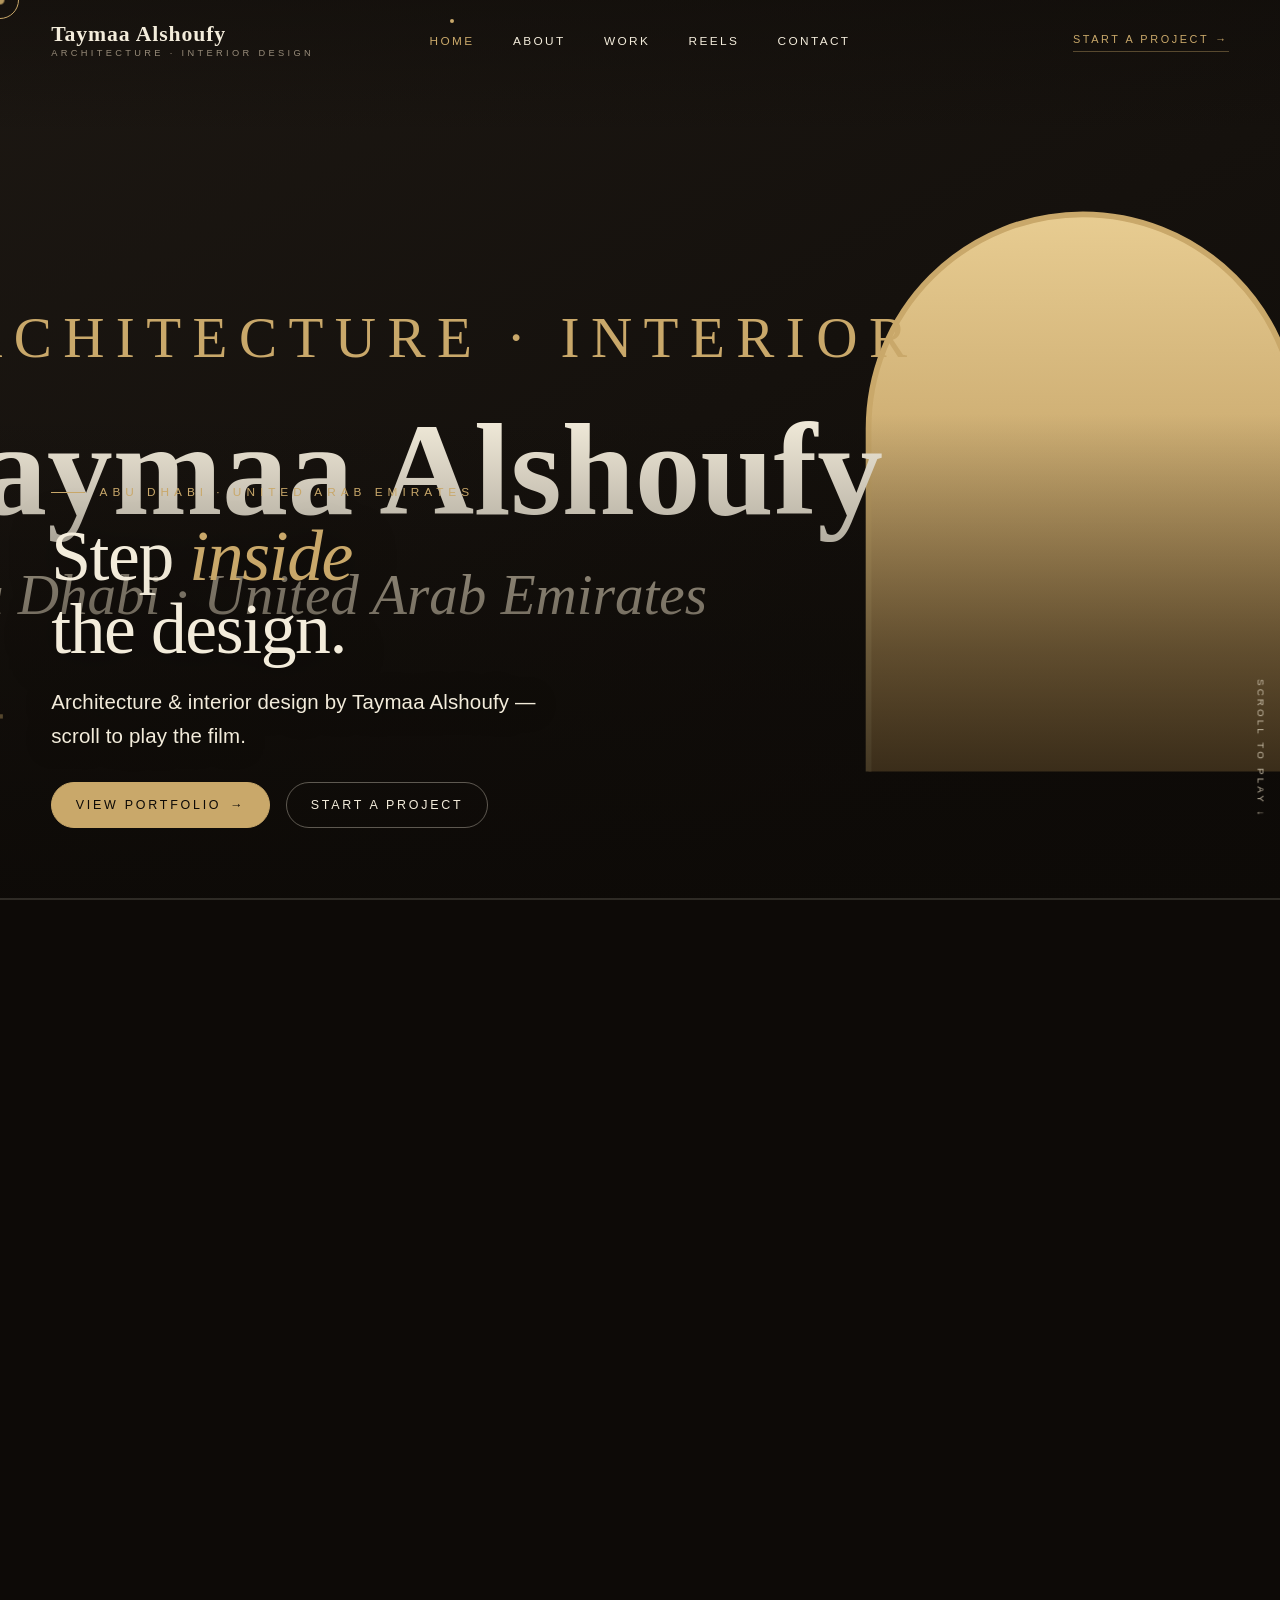
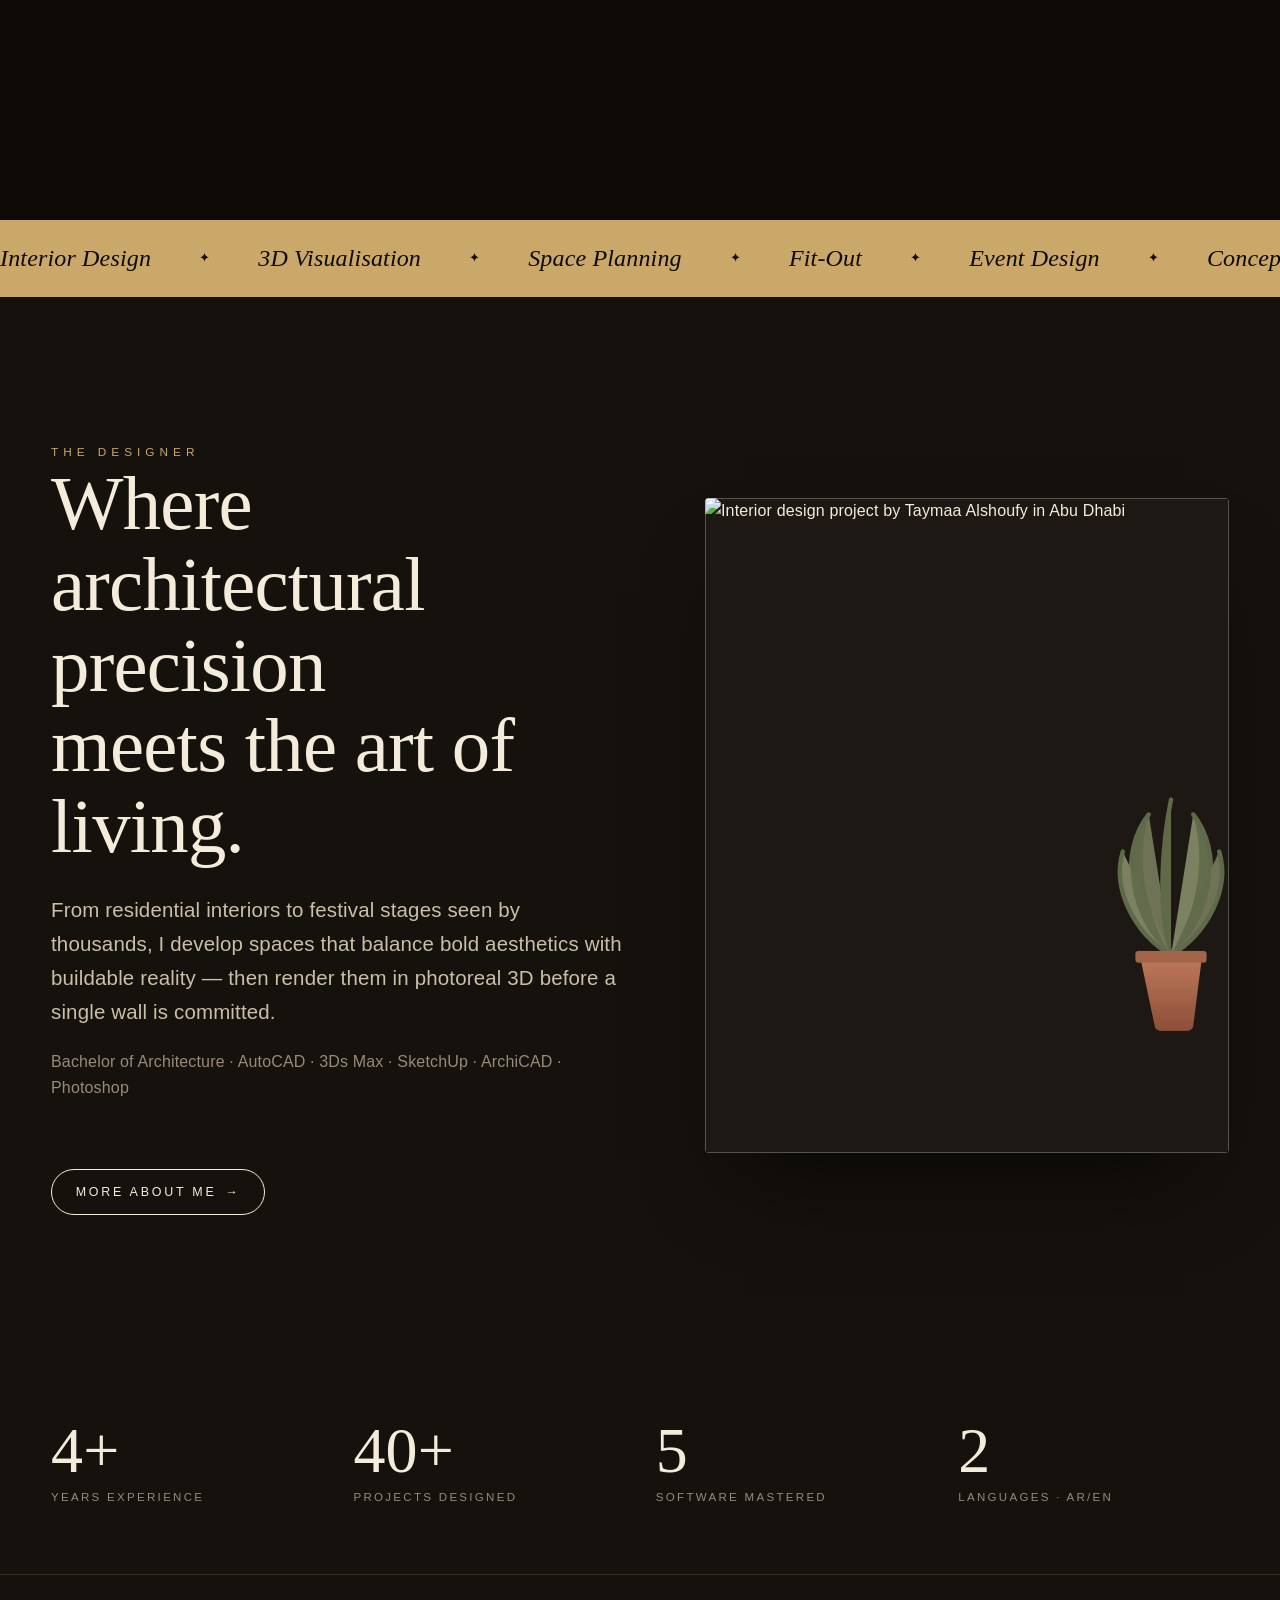
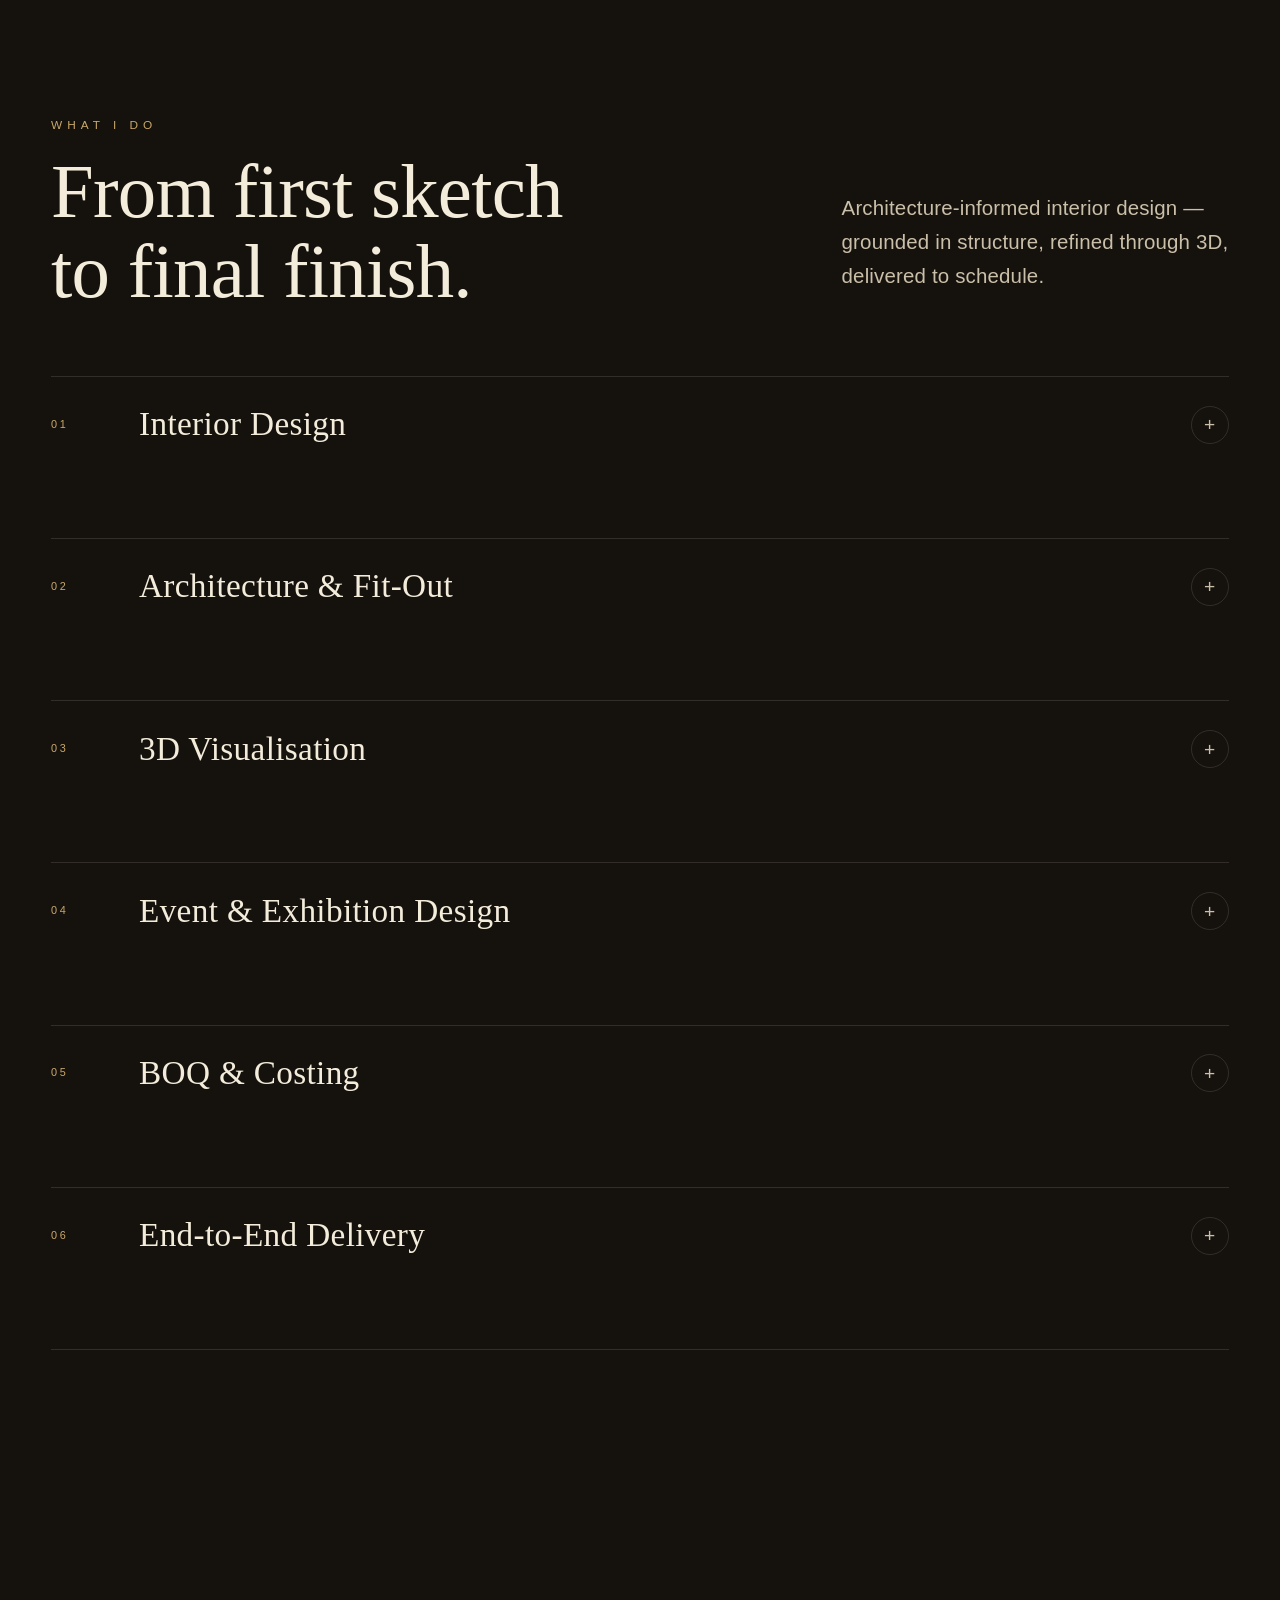
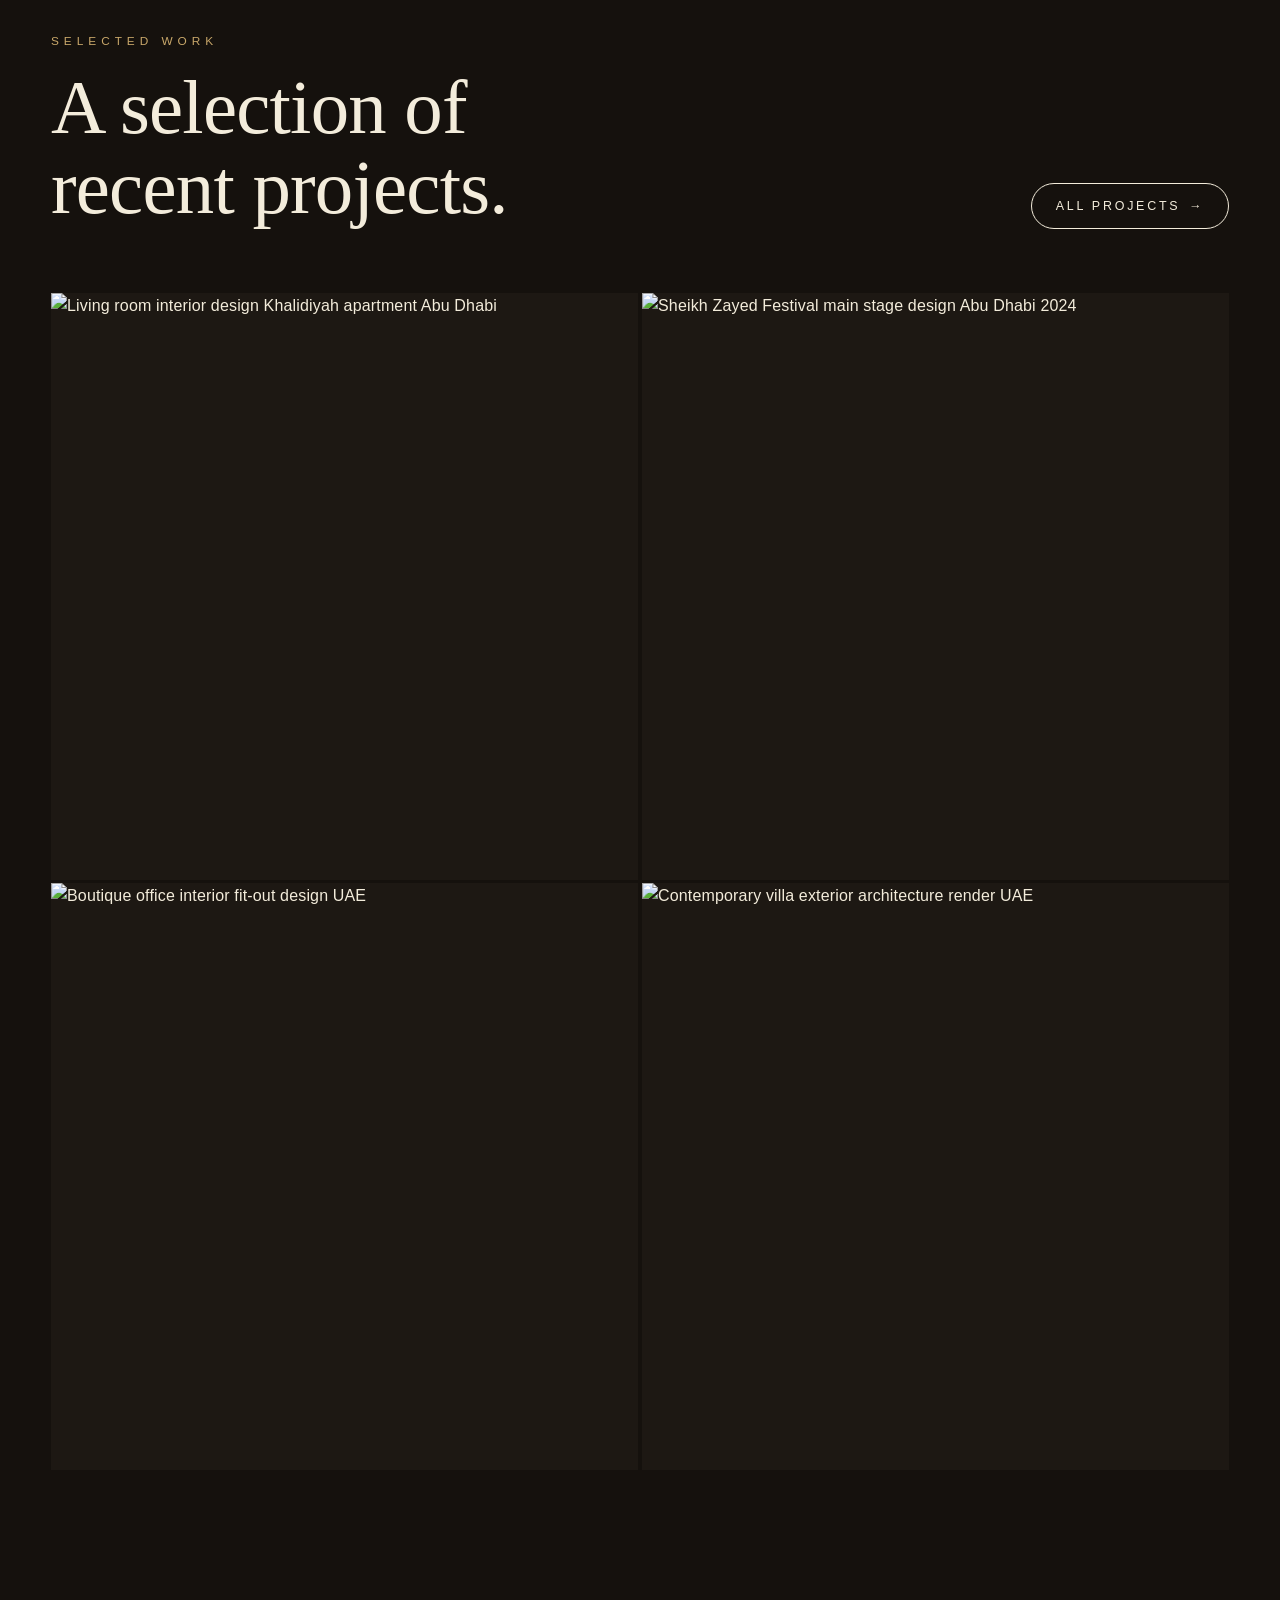
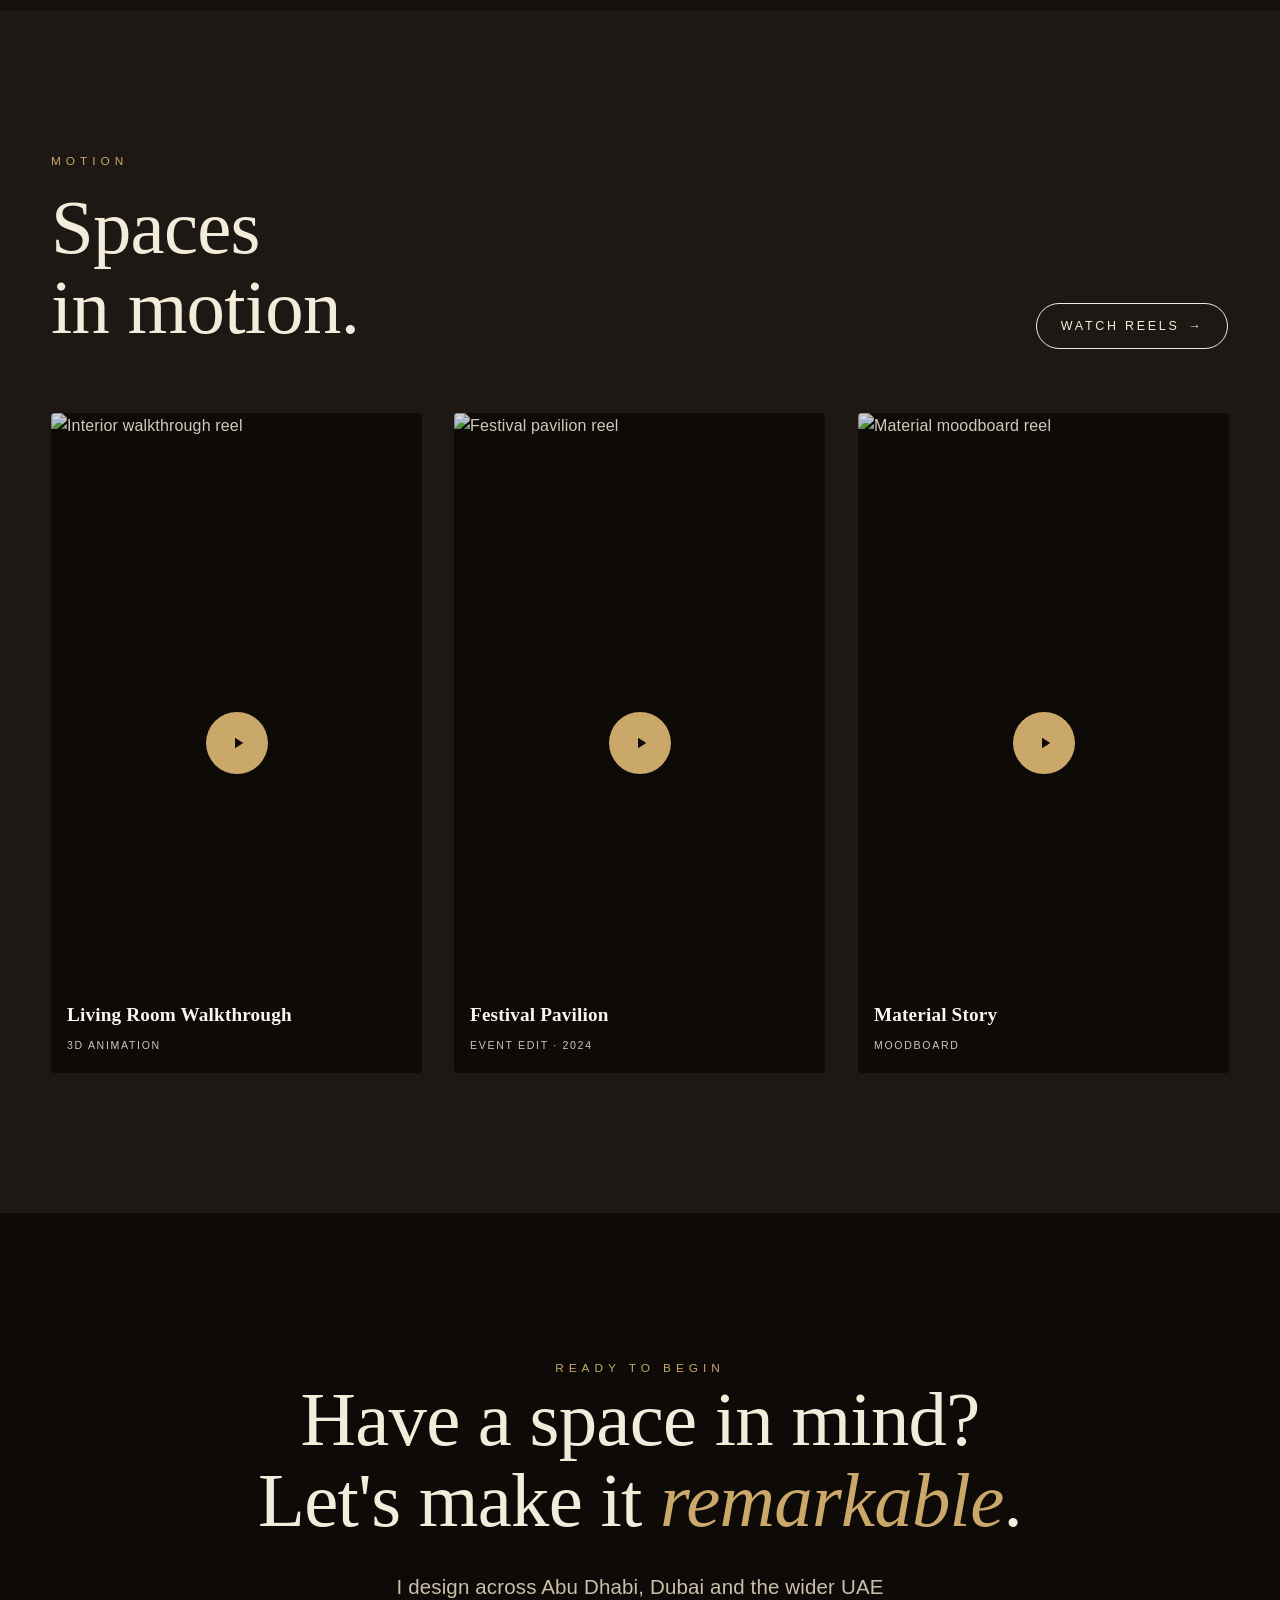
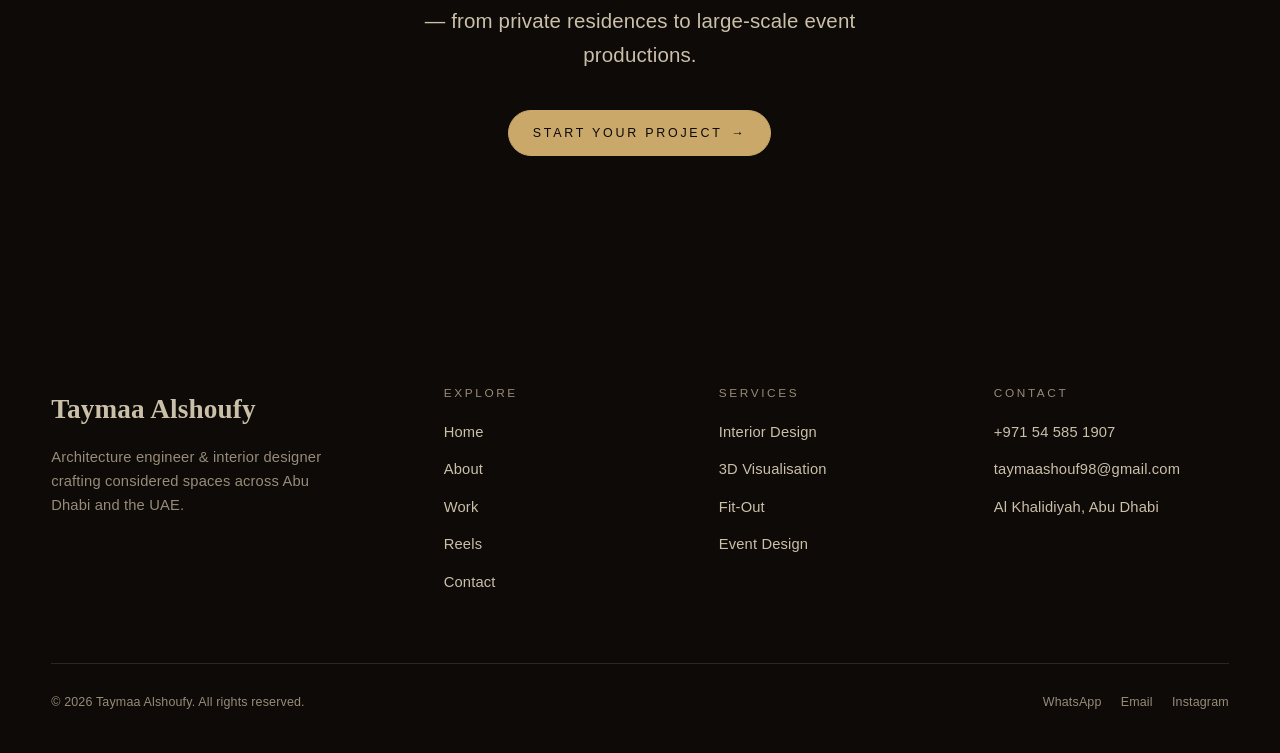
==== commit da28f32c: "Add files via upload" ====
--- a/index.html
+++ b/index.html
@@ -1,354 +1,354 @@
-<!DOCTYPE html>
-<html lang="en">
-<head>
-<meta charset="UTF-8">
-<meta name="viewport" content="width=device-width, initial-scale=1.0">
-<title>Taymaa Alshoufy | Architecture &amp; Interior Designer in Abu Dhabi, UAE</title>
-<meta name="description" content="Taymaa Alshoufy — architecture engineer &amp; interior designer in Abu Dhabi, UAE. 4+ years creating residential, commercial &amp; event interiors with 3D visualisation (3Ds Max, SketchUp, AutoCAD). Book a consultation.">
-<meta name="keywords" content="interior designer Abu Dhabi, architecture engineer UAE, 3D visualization Abu Dhabi, interior design Khalidiyah, fit-out designer UAE, event design Abu Dhabi, residential interior designer Abu Dhabi">
-<meta name="author" content="Taymaa Alshoufy">
-<meta name="robots" content="index, follow, max-image-preview:large">
-<link rel="canonical" href="https://taimaalshoufy.site/">
-
-<!-- Local SEO · United Arab Emirates -->
-<meta name="geo.region" content="AE-AZ">
-<meta name="geo.placename" content="Al Khalidiyah, Abu Dhabi, United Arab Emirates">
-<meta name="geo.position" content="24.4664;54.3360">
-<meta name="ICBM" content="24.4664, 54.3360">
-
-<!-- Open Graph -->
-<meta property="og:type" content="website">
-<meta property="og:locale" content="en_AE">
-<meta property="og:site_name" content="Taymaa Alshoufy — Architecture &amp; Interior Design">
-<meta property="og:title" content="Taymaa Alshoufy | Architecture &amp; Interior Designer in Abu Dhabi, UAE">
-<meta property="og:description" content="Architecture engineer &amp; interior designer in Abu Dhabi crafting residential, commercial and event spaces with photoreal 3D visualisation.">
-<meta property="og:url" content="https://taimaalshoufy.site/">
-<meta property="og:image" content="https://taimaalshoufy.site/assets/og-image.svg">
-<meta name="twitter:card" content="summary_large_image">
-<meta name="twitter:title" content="Taymaa Alshoufy | Architecture &amp; Interior Designer · Abu Dhabi">
-<meta name="twitter:description" content="Residential, commercial and event interiors with photoreal 3D visualisation. Abu Dhabi, UAE.">
-<meta name="twitter:image" content="https://taimaalshoufy.site/assets/og-image.svg">
-
-<link rel="icon" href="assets/favicon.svg" type="image/svg+xml">
-<meta name="theme-color" content="#15110d">
-<link rel="manifest" href="site.webmanifest">
-<link rel="apple-touch-icon" href="assets/favicon.svg">
-<link rel="preconnect" href="https://fonts.googleapis.com">
-<link rel="preconnect" href="https://fonts.gstatic.com" crossorigin>
-<link href="https://fonts.googleapis.com/css2?family=Cormorant+Garamond:ital,wght@0,400;0,500;0,600;1,400;1,500&family=Jost:wght@300;400;500&display=swap" rel="stylesheet">
-<link rel="stylesheet" href="css/style.css?v=20260635">
-
-<!-- Structured data: LocalBusiness + Person -->
-<script type="application/ld+json">
-{
-  "@context": "https://schema.org",
-  "@type": "ProfessionalService",
-  "@id": "https://taimaalshoufy.site/#business",
-  "name": "Taymaa Alshoufy — Architecture & Interior Design",
-  "image": "https://taimaalshoufy.site/assets/og-image.svg",
-  "url": "https://taimaalshoufy.site/",
-  "telephone": "+971545851907",
-  "email": "taymaashouf98@gmail.com",
-  "priceRange": "$$",
-  "description": "Architecture engineer and interior designer based in Abu Dhabi, UAE, offering residential, commercial and event interior design with 3D visualisation.",
-  "address": {
-    "@type": "PostalAddress",
-    "streetAddress": "Al Khalidiyah",
-    "addressLocality": "Abu Dhabi",
-    "addressRegion": "Abu Dhabi",
-    "addressCountry": "AE"
-  },
-  "geo": { "@type": "GeoCoordinates", "latitude": 24.4664, "longitude": 54.3360 },
-  "areaServed": [
-    { "@type": "City", "name": "Abu Dhabi" },
-    { "@type": "City", "name": "Dubai" },
-    { "@type": "Country", "name": "United Arab Emirates" }
-  ],
-  "knowsLanguage": ["en", "ar"],
-  "founder": {
-    "@type": "Person",
-    "name": "Taymaa Alshoufy",
-    "jobTitle": "Architecture Engineer & Interior Designer",
-    "alumniOf": "Al-Rasheed Private University",
-    "knowsAbout": ["Interior Design", "Architecture", "3D Visualization", "AutoCAD", "3Ds Max", "SketchUp", "ArchiCAD"]
-  }
-}
-</script>
-</head>
-<body>
-
-<!-- ============ HEADER ============ -->
-<header class="site-header">
-  <a class="brand" href="index.html"><b>Taymaa Alshoufy</b><span>Architecture · Interior Design</span></a>
-  <nav class="nav" aria-label="Primary">
-    <a href="index.html" class="active">Home</a>
-    <a href="about.html">About</a>
-    <a href="portfolio.html">Work</a>
-    <a href="reels.html">Reels</a>
-    <a href="contact.html">Contact</a>
-    <a href="contact.html" class="nav-enquire-mobile">Start a Project <span class="arr">→</span></a>
-  </nav>
-  <a href="contact.html" class="nav-enquire">Start a Project <span class="arr">→</span></a>
-  <button class="burger" aria-label="Open menu"><span></span><span></span><span></span></button>
-</header>
-
-<!-- ============ HERO · scroll-scrubbed video ============ -->
-<section class="vhero" id="vhero" aria-label="Architectural film of a home">
-  <div class="vhero__sticky">
-    <video class="vhero__video" muted playsinline preload="auto" disablepictureinpicture
-           aria-hidden="true" poster="assets/og-image.svg">
-      <source src="assets/hero.mp4?v=20260624" type="video/mp4">
-    </video>
-    <div class="vhero__scrim" aria-hidden="true"></div>
-
-    <!-- Title overlay (fades on scroll) -->
-    <div class="wrap vhero__overlay">
-      <span class="eyebrow">Abu Dhabi · United Arab Emirates</span>
-      <h1 class="display-xl">Step <em>inside</em><br>the design.</h1>
-      <p class="lead">Architecture &amp; interior design by Taymaa Alshoufy — scroll to play the film.</p>
-      <div class="vhero__actions">
-        <a href="portfolio.html" class="btn btn--solid">View Portfolio <span class="arr">→</span></a>
-        <a href="contact.html" class="btn">Start a Project</a>
-      </div>
-    </div>
-
-    <p class="vhero__cue">Scroll to play →</p>
-    <div class="vhero__progress" aria-hidden="true"><i></i></div>
-  </div>
-</section>
-
-<!-- ============ MARQUEE ============ -->
-<div class="marquee" aria-hidden="true">
-  <div class="marquee__track">
-    <span>Interior Design</span><span>3D Visualisation</span><span>Space Planning</span><span>Fit-Out</span><span>Event Design</span>
-    <span>Interior Design</span><span>3D Visualisation</span><span>Space Planning</span><span>Fit-Out</span><span>Event Design</span>
-  </div>
-</div>
-
-<!-- ============ INTRO / ABOUT ============ -->
-<section class="section">
-  <div class="wrap split">
-    <div class="reveal">
-      <span class="eyebrow">The Designer</span>
-      <h2 class="display-l">Where architectural precision<br>meets the art of living.</h2>
-      <p class="lead">From residential interiors to festival stages seen by thousands, I develop spaces that balance bold aesthetics with buildable reality — then render them in photoreal 3D before a single wall is committed.</p>
-      <p class="muted" style="margin-top:1.2rem;">Bachelor of Architecture · AutoCAD · 3Ds Max · SketchUp · ArchiCAD · Photoshop</p>
-      <a href="about.html" class="btn mt-l">More About Me <span class="arr">→</span></a>
-    </div>
-    <div class="reveal" data-delay="1">
-      <div class="media-3d" data-tilt="6">
-        <div class="frame">
-          <img src="assets/placeholder.svg" alt="Interior design project by Taymaa Alshoufy in Abu Dhabi" loading="lazy" style="width:100%;height:100%;object-fit:cover;">
-        </div>
-        <img class="cut" src="assets/plant.svg" alt="" data-parallax="0.25" style="width:34%;right:-6%;bottom:-4%;" aria-hidden="true">
-      </div>
-    </div>
-  </div>
-</section>
-
-<!-- ============ STATS ============ -->
-<section class="section" style="padding-block:clamp(2rem,5vw,5rem);">
-  <div class="wrap">
-    <div class="stats reveal">
-      <div class="stat"><b data-count="4" data-suffix="+">0</b><span>Years Experience</span></div>
-      <div class="stat"><b data-count="40" data-suffix="+">0</b><span>Projects Designed</span></div>
-      <div class="stat"><b data-count="5" data-suffix="">0</b><span>Software Mastered</span></div>
-      <div class="stat"><b data-count="2" data-suffix="">0</b><span>Languages · AR/EN</span></div>
-    </div>
-  </div>
-</section>
-
-<hr class="divider">
-
-<!-- ============ SERVICES ============ -->
-<section class="section">
-  <div class="wrap">
-    <div class="sec-head reveal">
-      <div><span class="eyebrow">What I Do</span><h2 class="display-l">From first sketch<br>to final finish.</h2></div>
-      <p class="lead" style="max-width:34ch;">Architecture-informed interior design — grounded in structure, refined through 3D, delivered to schedule.</p>
-    </div>
-    <div class="svc-list reveal" data-delay="1">
-
-      <div class="svc-item">
-        <div class="svc-head">
-          <span class="num">01</span>
-          <h3>Interior Design</h3>
-          <span class="svc-icon">+</span>
-        </div>
-        <div class="svc-body">
-          <p>Creative spatial concepts built around your lifestyle, budget and the specific qualities of each room — from furniture placement and material selection to lighting schemes that transform a space hour by hour.</p>
-        </div>
-      </div>
-
-      <div class="svc-item">
-        <div class="svc-head">
-          <span class="num">02</span>
-          <h3>Architecture &amp; Fit-Out</h3>
-          <span class="svc-icon">+</span>
-        </div>
-        <div class="svc-body">
-          <p>Full architectural thinking applied to interiors: structural awareness, AutoCAD documentation, BIM coordination and sustainable detailing calibrated for UAE building standards and climate.</p>
-        </div>
-      </div>
-
-      <div class="svc-item">
-        <div class="svc-head">
-          <span class="num">03</span>
-          <h3>3D Visualisation</h3>
-          <span class="svc-icon">+</span>
-        </div>
-        <div class="svc-body">
-          <p>Photorealistic renders and animated walkthroughs in 3Ds Max, SketchUp and ArchiCAD — so clients see, approve and refine the final result before a single tile is laid.</p>
-        </div>
-      </div>
-
-      <div class="svc-item">
-        <div class="svc-head">
-          <span class="num">04</span>
-          <h3>Event &amp; Exhibition Design</h3>
-          <span class="svc-icon">+</span>
-        </div>
-        <div class="svc-body">
-          <p>Tendering-ready 3D concepts for stages, pavilions and exhibition stands, delivered under event-industry timelines. Experience includes Sheikh Zayed Festival 2024.</p>
-        </div>
-      </div>
-
-      <div class="svc-item">
-        <div class="svc-head">
-          <span class="num">05</span>
-          <h3>BOQ &amp; Costing</h3>
-          <span class="svc-icon">+</span>
-        </div>
-        <div class="svc-body">
-          <p>Itemised bills of quantities, supplier coordination and project management — keeping fit-outs on budget from first estimate to final handover.</p>
-        </div>
-      </div>
-
-      <div class="svc-item">
-        <div class="svc-head">
-          <span class="num">06</span>
-          <h3>End-to-End Delivery</h3>
-          <span class="svc-icon">+</span>
-        </div>
-        <div class="svc-body">
-          <p>A single point of contact from initial brief to project handover. Direct client communication in Arabic and English, structured revisions and timely delivery aligned with Gulf market standards.</p>
-        </div>
-      </div>
-
-    </div>
-  </div>
-</section>
-
-<!-- ============ FEATURED WORK ============ -->
-<section class="section">
-  <div class="wrap">
-    <div class="sec-head reveal">
-      <div><span class="eyebrow">Selected Work</span><h2 class="display-l">A selection of<br>recent projects.</h2></div>
-      <a href="portfolio.html" class="btn">All Projects <span class="arr">→</span></a>
-    </div>
-    <div class="work-grid">
-      <a href="portfolio.html" class="work reveal" data-tilt="5">
-        <span class="tag">Interior</span>
-        <img class="thumb" src="assets/placeholder.svg" alt="Living room interior design Khalidiyah apartment Abu Dhabi" loading="lazy" style="object-fit:cover;">
-        <div class="meta"><h3>Khalidiyah Apartment — Living Room</h3><span>Abu Dhabi · 2025</span></div>
-      </a>
-      <a href="portfolio.html" class="work reveal" data-delay="1" data-tilt="5">
-        <span class="tag">Event Stage</span>
-        <img class="thumb" src="assets/placeholder.svg" alt="Sheikh Zayed Festival main stage design Abu Dhabi 2024" loading="lazy" style="object-fit:cover;">
-        <div class="meta"><h3>Sheikh Zayed Festival — Main Stage</h3><span>Abu Dhabi · 2024</span></div>
-      </a>
-      <a href="portfolio.html" class="work reveal" data-delay="1" data-tilt="5">
-        <span class="tag">Interior</span>
-        <img class="thumb" src="assets/placeholder.svg" alt="Boutique office interior fit-out design UAE" loading="lazy" style="object-fit:cover;">
-        <div class="meta"><h3>Boutique Office Fit-Out</h3><span>UAE · 2024</span></div>
-      </a>
-      <a href="portfolio.html" class="work reveal" data-tilt="5">
-        <span class="tag">Exterior</span>
-        <img class="thumb" src="assets/placeholder.svg" alt="Contemporary villa exterior architecture render UAE" loading="lazy" style="object-fit:cover;">
-        <div class="meta"><h3>Contemporary Villa — Exterior</h3><span>UAE · 2024</span></div>
-      </a>
-    </div>
-  </div>
-</section>
-
-<!-- ============ REELS TEASER ============ -->
-<section class="section" style="background:var(--bone-2);">
-  <div class="wrap">
-    <div class="sec-head reveal">
-      <div><span class="eyebrow">Motion</span><h2 class="display-l">Spaces<br>in motion.</h2></div>
-      <a href="reels.html" class="btn">Watch Reels <span class="arr">→</span></a>
-    </div>
-    <div class="reel-grid">
-      <div class="reel reveal" data-video="">
-        <img class="thumb" src="assets/placeholder.svg" alt="Interior walkthrough reel" loading="lazy" style="object-fit:cover;">
-        <div class="play"><svg width="18" height="18" viewBox="0 0 24 24" fill="currentColor"><path d="M8 5v14l11-7z"/></svg></div>
-        <div class="cap"><b>Living Room Walkthrough</b><span>3D Animation</span></div>
-      </div>
-      <div class="reel reveal" data-delay="1" data-video="">
-        <img class="thumb" src="assets/placeholder.svg" alt="Festival pavilion reel" loading="lazy" style="object-fit:cover;">
-        <div class="play"><svg width="18" height="18" viewBox="0 0 24 24" fill="currentColor"><path d="M8 5v14l11-7z"/></svg></div>
-        <div class="cap"><b>Festival Pavilion</b><span>Event Edit · 2024</span></div>
-      </div>
-      <div class="reel reveal" data-delay="2" data-video="">
-        <img class="thumb" src="assets/placeholder.svg" alt="Material moodboard reel" loading="lazy" style="object-fit:cover;">
-        <div class="play"><svg width="18" height="18" viewBox="0 0 24 24" fill="currentColor"><path d="M8 5v14l11-7z"/></svg></div>
-        <div class="cap"><b>Material Story</b><span>Moodboard</span></div>
-      </div>
-    </div>
-  </div>
-</section>
-
-<!-- ============ CTA ============ -->
-<section class="section cta-band">
-  <div class="wrap reveal">
-    <span class="eyebrow" style="color:var(--clay);">Ready to Begin</span>
-    <h2 class="display-l">Have a space in mind?<br>Let's make it <em>remarkable</em>.</h2>
-    <p class="lead" style="max-width:44ch;margin-inline:auto;margin-bottom:2.4rem;">I design across Abu Dhabi, Dubai and the wider UAE — from private residences to large-scale event productions.</p>
-    <a href="contact.html" class="btn btn--clay">Start Your Project <span class="arr">→</span></a>
-  </div>
-</section>
-
-<!-- ============ FOOTER ============ -->
-<footer class="site-footer">
-  <div class="wrap">
-    <div class="footer-top">
-      <div class="fbrand">
-        <b>Taymaa Alshoufy</b>
-        <p>Architecture engineer &amp; interior designer crafting considered spaces across Abu Dhabi and the UAE.</p>
-      </div>
-      <div><h4>Explore</h4><ul>
-        <li><a href="index.html">Home</a></li><li><a href="about.html">About</a></li>
-        <li><a href="portfolio.html">Work</a></li><li><a href="reels.html">Reels</a></li>
-        <li><a href="contact.html">Contact</a></li>
-      </ul></div>
-      <div><h4>Services</h4><ul>
-        <li><a href="portfolio.html">Interior Design</a></li><li><a href="portfolio.html">3D Visualisation</a></li>
-        <li><a href="portfolio.html">Fit-Out</a></li><li><a href="portfolio.html">Event Design</a></li>
-      </ul></div>
-      <div><h4>Contact</h4><ul>
-        <li><a href="tel:+971545851907">+971 54 585 1907</a></li>
-        <li><a href="mailto:taymaashouf98@gmail.com">taymaashouf98@gmail.com</a></li>
-        <li><a href="https://www.google.com/maps/place/Al+Khalidiyah,+Abu+Dhabi" target="_blank" rel="noopener">Al Khalidiyah, Abu Dhabi</a></li>
-      </ul></div>
-    </div>
-    <div class="footer-bottom">
-      <span>© <span id="year">2026</span> Taymaa Alshoufy. All rights reserved.</span>
-      <div class="socials">
-        <a href="https://wa.me/971545851907" target="_blank" rel="noopener">WhatsApp</a>
-        <a href="mailto:taymaashouf98@gmail.com">Email</a>
-        <a href="https://www.instagram.com/" target="_blank" rel="noopener">Instagram</a>
-      </div>
-    </div>
-  </div>
-</footer>
-
-<!-- Lightbox (shared with reel teaser on homepage) -->
-<div class="lightbox" aria-hidden="true">
-  <button class="close" aria-label="Close">×</button>
-  <div class="box"></div>
-</div>
-
-<script src="js/hero.js?v=20260629"></script>
-<script src="js/main.js?v=20260634"></script>
-</body>
-</html>
+﻿<!DOCTYPE html>
+<html lang="en">
+<head>
+<meta charset="UTF-8">
+<meta name="viewport" content="width=device-width, initial-scale=1.0">
+<title>Taymaa Alshoufy | Architecture &amp; Interior Designer in Abu Dhabi, UAE</title>
+<meta name="description" content="Taymaa Alshoufy — architecture engineer &amp; interior designer in Abu Dhabi, UAE. 4+ years creating residential, commercial &amp; event interiors with 3D visualisation (3Ds Max, SketchUp, AutoCAD). Book a consultation.">
+<meta name="keywords" content="interior designer Abu Dhabi, architecture engineer UAE, 3D visualization Abu Dhabi, interior design Khalidiyah, fit-out designer UAE, event design Abu Dhabi, residential interior designer Abu Dhabi">
+<meta name="author" content="Taymaa Alshoufy">
+<meta name="robots" content="index, follow, max-image-preview:large">
+<link rel="canonical" href="https://taimaalshoufy.site/">
+
+<!-- Local SEO — United Arab Emirates -->
+<meta name="geo.region" content="AE-AZ">
+<meta name="geo.placename" content="Al Khalidiyah, Abu Dhabi, United Arab Emirates">
+<meta name="geo.position" content="24.4664;54.3360">
+<meta name="ICBM" content="24.4664, 54.3360">
+
+<!-- Open Graph -->
+<meta property="og:type" content="website">
+<meta property="og:locale" content="en_AE">
+<meta property="og:site_name" content="Taymaa Alshoufy — Architecture &amp; Interior Design">
+<meta property="og:title" content="Taymaa Alshoufy | Architecture &amp; Interior Designer in Abu Dhabi, UAE">
+<meta property="og:description" content="Architecture engineer &amp; interior designer in Abu Dhabi crafting residential, commercial and event spaces with photoreal 3D visualisation.">
+<meta property="og:url" content="https://taimaalshoufy.site/">
+<meta property="og:image" content="https://taimaalshoufy.site/assets/og-image.svg">
+<meta name="twitter:card" content="summary_large_image">
+<meta name="twitter:title" content="Taymaa Alshoufy | Architecture &amp; Interior Designer — Abu Dhabi">
+<meta name="twitter:description" content="Residential, commercial and event interiors with photoreal 3D visualisation. Abu Dhabi, UAE.">
+<meta name="twitter:image" content="https://taimaalshoufy.site/assets/og-image.svg">
+
+<link rel="icon" href="assets/favicon.svg" type="image/svg+xml">
+<meta name="theme-color" content="#15110d">
+<link rel="manifest" href="site.webmanifest">
+<link rel="apple-touch-icon" href="assets/favicon.svg">
+<link rel="preconnect" href="https://fonts.googleapis.com">
+<link rel="preconnect" href="https://fonts.gstatic.com" crossorigin>
+<link href="https://fonts.googleapis.com/css2?family=Cormorant+Garamond:ital,wght@0,400;0,500;0,600;1,400;1,500&family=Jost:wght@300;400;500&display=swap" rel="stylesheet">
+<link rel="stylesheet" href="css/style.css?v=20260655">
+
+<!-- Structured data: LocalBusiness + Person -->
+<script type="application/ld+json">
+{
+  "@context": "https://schema.org",
+  "@type": "ProfessionalService",
+  "@id": "https://taimaalshoufy.site/#business",
+  "name": "Taymaa Alshoufy — Architecture & Interior Design",
+  "image": "https://taimaalshoufy.site/assets/og-image.svg",
+  "url": "https://taimaalshoufy.site/",
+  "telephone": "+971545851907",
+  "email": "taymaashouf98@gmail.com",
+  "priceRange": "$$",
+  "description": "Architecture engineer and interior designer based in Abu Dhabi, UAE, offering residential, commercial and event interior design with 3D visualisation.",
+  "address": {
+    "@type": "PostalAddress",
+    "streetAddress": "Al Khalidiyah",
+    "addressLocality": "Abu Dhabi",
+    "addressRegion": "Abu Dhabi",
+    "addressCountry": "AE"
+  },
+  "geo": { "@type": "GeoCoordinates", "latitude": 24.4664, "longitude": 54.3360 },
+  "areaServed": [
+    { "@type": "City", "name": "Abu Dhabi" },
+    { "@type": "City", "name": "Dubai" },
+    { "@type": "Country", "name": "United Arab Emirates" }
+  ],
+  "knowsLanguage": ["en", "ar"],
+  "founder": {
+    "@type": "Person",
+    "name": "Taymaa Alshoufy",
+    "jobTitle": "Architecture Engineer & Interior Designer",
+    "alumniOf": "Al-Rasheed Private University",
+    "knowsAbout": ["Interior Design", "Architecture", "3D Visualization", "AutoCAD", "3Ds Max", "SketchUp", "ArchiCAD"]
+  }
+}
+</script>
+</head>
+<body>
+
+<!-- ============ HEADER ============ -->
+<header class="site-header">
+  <a class="brand" href="index.html"><b>Taymaa Alshoufy</b><span>Architecture · Interior Design</span></a>
+  <nav class="nav" id="main-nav" aria-label="Primary">
+    <a href="index.html" class="active">Home</a>
+    <a href="about.html">About</a>
+    <a href="portfolio.html">Work</a>
+    <a href="reels.html">Reels</a>
+    <a href="contact.html">Contact</a>
+    <a href="contact.html" class="nav-enquire-mobile">Start a Project <span class="arr">→</span></a>
+  </nav>
+  <a href="contact.html" class="nav-enquire">Start a Project <span class="arr">→</span></a>
+  <button class="burger" aria-label="Open menu" aria-expanded="false" aria-controls="main-nav"><span></span><span></span><span></span></button>
+</header>
+
+<!-- ============ HERO — scroll-scrubbed video ============ -->
+<section class="vhero" id="vhero" aria-label="Architectural film of a home">
+  <div class="vhero__sticky">
+    <video class="vhero__video" muted playsinline preload="auto" disablepictureinpicture
+           aria-hidden="true" poster="assets/og-image.svg">
+      <source src="assets/hero.mp4?v=20260624" type="video/mp4">
+    </video>
+    <div class="vhero__scrim" aria-hidden="true"></div>
+
+    <!-- Title overlay (fades on scroll) -->
+    <div class="wrap vhero__overlay">
+      <span class="eyebrow">Abu Dhabi · United Arab Emirates</span>
+      <h1 class="display-xl">Step <em>inside</em><br>the design.</h1>
+      <p class="lead">Architecture &amp; interior design by Taymaa Alshoufy — scroll to play the film.</p>
+      <div class="vhero__actions">
+        <a href="portfolio.html" class="btn btn--solid">View Portfolio <span class="arr">→</span></a>
+        <a href="contact.html" class="btn">Start a Project</a>
+      </div>
+    </div>
+
+    <p class="vhero__cue">Scroll to play ↓</p>
+    <div class="vhero__progress" aria-hidden="true"><i></i></div>
+  </div>
+</section>
+
+<!-- ============ MARQUEE ============ -->
+<div class="marquee" aria-hidden="true">
+  <div class="marquee__track">
+    <span>Interior Design</span><span>3D Visualisation</span><span>Space Planning</span><span>Fit-Out</span><span>Event Design</span><span>Concept Development</span><span>Lighting Design</span><span>Material Selection</span><span>Bespoke Furniture</span><span>Hospitality Design</span>
+    <span>Interior Design</span><span>3D Visualisation</span><span>Space Planning</span><span>Fit-Out</span><span>Event Design</span><span>Concept Development</span><span>Lighting Design</span><span>Material Selection</span><span>Bespoke Furniture</span><span>Hospitality Design</span>
+  </div>
+</div>
+
+<!-- ============ INTRO / ABOUT ============ -->
+<section class="section">
+  <div class="wrap split">
+    <div class="reveal">
+      <span class="eyebrow">The Designer</span>
+      <h2 class="display-l">Where architectural precision<br>meets the art of living.</h2>
+      <p class="lead">From residential interiors to festival stages seen by thousands, I develop spaces that balance bold aesthetics with buildable reality — then render them in photoreal 3D before a single wall is committed.</p>
+      <p class="muted" style="margin-top:1.2rem;">Bachelor of Architecture · AutoCAD · 3Ds Max · SketchUp · ArchiCAD · Photoshop</p>
+      <a href="about.html" class="btn mt-l">More About Me <span class="arr">→</span></a>
+    </div>
+    <div class="reveal" data-delay="1">
+      <div class="media-3d" data-tilt="6">
+        <div class="frame">
+          <img src="img/interior/7.jpg" alt="Interior design project by Taymaa Alshoufy in Abu Dhabi" loading="lazy" style="width:100%;height:100%;object-fit:cover;">
+        </div>
+        <img class="cut" src="assets/plant.svg" alt="" data-parallax="0.25" style="width:34%;right:-6%;bottom:-4%;" aria-hidden="true">
+      </div>
+    </div>
+  </div>
+</section>
+
+<!-- ============ STATS ============ -->
+<section class="section" style="padding-block:clamp(2rem,5vw,5rem);">
+  <div class="wrap">
+    <div class="stats reveal">
+      <div class="stat"><b data-count="4" data-suffix="+">0</b><span>Years Experience</span></div>
+      <div class="stat"><b data-count="40" data-suffix="+">0</b><span>Projects Designed</span></div>
+      <div class="stat"><b data-count="5" data-suffix="">0</b><span>Software Mastered</span></div>
+      <div class="stat"><b data-count="2" data-suffix="">0</b><span>Languages · AR/EN</span></div>
+    </div>
+  </div>
+</section>
+
+<hr class="divider">
+
+<!-- ============ SERVICES ============ -->
+<section class="section">
+  <div class="wrap">
+    <div class="sec-head reveal">
+      <div><span class="eyebrow">What I Do</span><h2 class="display-l">From first sketch<br>to final finish.</h2></div>
+      <p class="lead" style="max-width:34ch;">Architecture-informed interior design — grounded in structure, refined through 3D, delivered to schedule.</p>
+    </div>
+    <div class="svc-list reveal" data-delay="1">
+
+      <div class="svc-item">
+        <div class="svc-head">
+          <span class="num">01</span>
+          <h3>Interior Design</h3>
+          <span class="svc-icon">+</span>
+        </div>
+        <div class="svc-body">
+          <p>Creative spatial concepts built around your lifestyle, budget and the specific qualities of each room — from furniture placement and material selection to lighting schemes that transform a space hour by hour.</p>
+        </div>
+      </div>
+
+      <div class="svc-item">
+        <div class="svc-head">
+          <span class="num">02</span>
+          <h3>Architecture &amp; Fit-Out</h3>
+          <span class="svc-icon">+</span>
+        </div>
+        <div class="svc-body">
+          <p>Full architectural thinking applied to interiors: structural awareness, AutoCAD documentation, BIM coordination and sustainable detailing calibrated for UAE building standards and climate.</p>
+        </div>
+      </div>
+
+      <div class="svc-item">
+        <div class="svc-head">
+          <span class="num">03</span>
+          <h3>3D Visualisation</h3>
+          <span class="svc-icon">+</span>
+        </div>
+        <div class="svc-body">
+          <p>Photorealistic renders and animated walkthroughs in 3Ds Max, SketchUp and ArchiCAD — so clients see, approve and refine the final result before a single tile is laid.</p>
+        </div>
+      </div>
+
+      <div class="svc-item">
+        <div class="svc-head">
+          <span class="num">04</span>
+          <h3>Event &amp; Exhibition Design</h3>
+          <span class="svc-icon">+</span>
+        </div>
+        <div class="svc-body">
+          <p>Tendering-ready 3D concepts for stages, pavilions and exhibition stands, delivered under event-industry timelines. Experience includes Sheikh Zayed Festival 2024.</p>
+        </div>
+      </div>
+
+      <div class="svc-item">
+        <div class="svc-head">
+          <span class="num">05</span>
+          <h3>BOQ &amp; Costing</h3>
+          <span class="svc-icon">+</span>
+        </div>
+        <div class="svc-body">
+          <p>Itemised bills of quantities, supplier coordination and project management — keeping fit-outs on budget from first estimate to final handover.</p>
+        </div>
+      </div>
+
+      <div class="svc-item">
+        <div class="svc-head">
+          <span class="num">06</span>
+          <h3>End-to-End Delivery</h3>
+          <span class="svc-icon">+</span>
+        </div>
+        <div class="svc-body">
+          <p>A single point of contact from initial brief to project handover. Direct client communication in Arabic and English, structured revisions and timely delivery aligned with Gulf market standards.</p>
+        </div>
+      </div>
+
+    </div>
+  </div>
+</section>
+
+<!-- ============ FEATURED WORK ============ -->
+<section class="section">
+  <div class="wrap">
+    <div class="sec-head reveal">
+      <div><span class="eyebrow">Selected Work</span><h2 class="display-l">A selection of<br>recent projects.</h2></div>
+      <a href="portfolio.html" class="btn">All Projects <span class="arr">→</span></a>
+    </div>
+    <div class="work-grid">
+      <a href="portfolio.html" class="work reveal" data-tilt="5">
+        <span class="tag">Interior</span>
+        <img class="thumb" src="img/interior/1.jpg" alt="Living room interior design Khalidiyah apartment Abu Dhabi" loading="lazy" style="object-fit:cover;">
+        <div class="meta"><h3>Khalidiyah Apartment — Living Room</h3><span>Abu Dhabi · 2025</span></div>
+      </a>
+      <a href="portfolio.html" class="work reveal" data-delay="1" data-tilt="5">
+        <span class="tag">Event Stage</span>
+        <img class="thumb" src="img/event-stage/1.jpg" alt="Sheikh Zayed Festival main stage design Abu Dhabi 2024" loading="lazy" style="object-fit:cover;">
+        <div class="meta"><h3>Sheikh Zayed Festival — Main Stage</h3><span>Abu Dhabi · 2024</span></div>
+      </a>
+      <a href="portfolio.html" class="work reveal" data-delay="1" data-tilt="5">
+        <span class="tag">Interior</span>
+        <img class="thumb" src="img/interior/5.jpg" alt="Boutique office interior fit-out design UAE" loading="lazy" style="object-fit:cover;">
+        <div class="meta"><h3>Boutique Office Fit-Out</h3><span>UAE · 2024</span></div>
+      </a>
+      <a href="portfolio.html" class="work reveal" data-tilt="5">
+        <span class="tag">Exterior</span>
+        <img class="thumb" src="img/exterior/2.jpg" alt="Contemporary villa exterior architecture render UAE" loading="lazy" style="object-fit:cover;">
+        <div class="meta"><h3>Contemporary Villa — Exterior</h3><span>UAE · 2024</span></div>
+      </a>
+    </div>
+  </div>
+</section>
+
+<!-- ============ REELS TEASER ============ -->
+<section class="section" style="background:var(--bone-2);">
+  <div class="wrap">
+    <div class="sec-head reveal">
+      <div><span class="eyebrow">Motion</span><h2 class="display-l">Spaces<br>in motion.</h2></div>
+      <a href="reels.html" class="btn">Watch Reels <span class="arr">→</span></a>
+    </div>
+    <div class="reel-grid">
+      <div class="reel reveal" data-video="reels/1.mp4">
+        <img class="thumb" src="img/interior/1.jpg" alt="Interior walkthrough reel" loading="lazy" style="object-fit:cover;">
+        <div class="play"><svg width="18" height="18" viewBox="0 0 24 24" fill="currentColor"><path d="M8 5v14l11-7z"/></svg></div>
+        <div class="cap"><b>Living Room Walkthrough</b><span>3D Animation</span></div>
+      </div>
+      <div class="reel reveal" data-delay="1" data-video="reels/2.mp4">
+        <img class="thumb" src="img/event-stage/1.jpg" alt="Festival pavilion reel" loading="lazy" style="object-fit:cover;">
+        <div class="play"><svg width="18" height="18" viewBox="0 0 24 24" fill="currentColor"><path d="M8 5v14l11-7z"/></svg></div>
+        <div class="cap"><b>Festival Pavilion</b><span>Event Edit · 2024</span></div>
+      </div>
+      <div class="reel reveal" data-delay="2" data-video="reels/3.mp4">
+        <img class="thumb" src="img/interior/5.jpg" alt="Material moodboard reel" loading="lazy" style="object-fit:cover;">
+        <div class="play"><svg width="18" height="18" viewBox="0 0 24 24" fill="currentColor"><path d="M8 5v14l11-7z"/></svg></div>
+        <div class="cap"><b>Material Story</b><span>Moodboard</span></div>
+      </div>
+    </div>
+  </div>
+</section>
+
+<!-- ============ CTA ============ -->
+<section class="section cta-band">
+  <div class="wrap reveal">
+    <span class="eyebrow" style="color:var(--clay);">Ready to Begin</span>
+    <h2 class="display-l">Have a space in mind?<br>Let's make it <em>remarkable</em>.</h2>
+    <p class="lead" style="max-width:44ch;margin-inline:auto;margin-bottom:2.4rem;">I design across Abu Dhabi, Dubai and the wider UAE — from private residences to large-scale event productions.</p>
+    <a href="contact.html" class="btn btn--clay">Start Your Project <span class="arr">→</span></a>
+  </div>
+</section>
+
+<!-- ============ FOOTER ============ -->
+<footer class="site-footer">
+  <div class="wrap">
+    <div class="footer-top">
+      <div class="fbrand">
+        <b>Taymaa Alshoufy</b>
+        <p>Architecture engineer &amp; interior designer crafting considered spaces across Abu Dhabi and the UAE.</p>
+      </div>
+      <div><h4>Explore</h4><ul>
+        <li><a href="index.html">Home</a></li><li><a href="about.html">About</a></li>
+        <li><a href="portfolio.html">Work</a></li><li><a href="reels.html">Reels</a></li>
+        <li><a href="contact.html">Contact</a></li>
+      </ul></div>
+      <div><h4>Services</h4><ul>
+        <li><a href="portfolio.html">Interior Design</a></li><li><a href="portfolio.html">3D Visualisation</a></li>
+        <li><a href="portfolio.html">Fit-Out</a></li><li><a href="portfolio.html">Event Design</a></li>
+      </ul></div>
+      <div><h4>Contact</h4><ul>
+        <li><a href="tel:+971545851907">+971 54 585 1907</a></li>
+        <li><a href="mailto:taymaashouf98@gmail.com">taymaashouf98@gmail.com</a></li>
+        <li><a href="https://www.google.com/maps/place/Al+Khalidiyah,+Abu+Dhabi" target="_blank" rel="noopener noreferrer">Al Khalidiyah, Abu Dhabi</a></li>
+      </ul></div>
+    </div>
+    <div class="footer-bottom">
+      <span>© <span id="year">2026</span> Taymaa Alshoufy. All rights reserved.</span>
+      <div class="socials">
+        <a href="https://wa.me/971545851907" target="_blank" rel="noopener noreferrer">WhatsApp</a>
+        <a href="mailto:taymaashouf98@gmail.com">Email</a>
+        <a href="https://www.instagram.com/" target="_blank" rel="noopener noreferrer">Instagram</a>
+      </div>
+    </div>
+  </div>
+</footer>
+
+<!-- Lightbox (shared with reel teaser on homepage) -->
+<div class="lightbox" aria-hidden="true">
+  <button class="close" aria-label="Close">&#x2715;</button>
+  <div class="box"></div>
+</div>
+
+<script src="js/hero.js?v=20260629"></script>
+<script src="js/main.js?v=20260654"></script>
+</body>
+</html>
--- a/css/style.css
+++ b/css/style.css
@@ -0,0 +1,543 @@
+/* =========================================================
+   TAYMAA ALSHOUFY — Architecture & Interior Design
+   Abu Dhabi, UAE · 3D portfolio · style.css
+   ========================================================= */
+
+/* ---------- Design Tokens ---------- */
+:root{
+  /* palette */
+  /* DARK LUXE palette */
+  --noir:        #0d0a07;   /* deepest band */
+  --bone:        #15110d;   /* page background (warm near-black) */
+  --bone-2:      #1d1813;   /* elevated surface */
+  --sand:        #251f17;   /* inputs / third surface */
+  --clay:        #c9a86a;   /* gold accent */
+  --clay-deep:   #ab8a4e;   /* deeper gold */
+  --olive:       #8a865f;
+  --taupe:       #978b79;   /* muted text */
+  --ink:         #f3ecdb;   /* primary text (light) */
+  --ink-soft:    #cabfa9;   /* secondary text */
+  --line:        rgba(243,236,219,.13);
+  --white:       #faf6ec;
+
+  /* type */
+  --display: "Cormorant Garamond", Georgia, serif;
+  --sans:    "Jost", "Helvetica Neue", Arial, sans-serif;
+
+  /* spacing / layout */
+  --gut: clamp(1.25rem, 4vw, 4rem);
+  --maxw: 1320px;
+  --radius: 4px;
+
+  /* motion */
+  --ease: cubic-bezier(.22,.61,.36,1);
+  --slow: .9s;
+}
+
+/* ---------- Reset ---------- */
+*,*::before,*::after{ box-sizing:border-box; }
+html{ -webkit-text-size-adjust:100%; scroll-behavior:smooth; }
+/* NOTE: do NOT add overflow-x:clip/hidden on <html> — combined with
+   body{overflow-x:hidden} it breaks position:sticky (the video hero). */
+body{
+  margin:0;
+  font-family:var(--sans);
+  color:var(--ink);
+  background:var(--bone);
+  line-height:1.65;
+  font-weight:300;
+  letter-spacing:.01em;
+  overflow-x:hidden;
+}
+img,svg{ display:block; max-width:100%; }
+a{ color:inherit; text-decoration:none; }
+ul{ margin:0; padding:0; list-style:none; }
+button{ font-family:inherit; cursor:pointer; }
+h1,h2,h3,h4{ font-family:var(--display); font-weight:500; line-height:1.05; margin:0; }
+
+/* ---------- Typography scale ---------- */
+.display-xl{ font-size:clamp(3rem, 9vw, 8.5rem); letter-spacing:-.02em; }
+.display-l { font-size:clamp(2.4rem, 6vw, 5rem); letter-spacing:-.01em; }
+.display-m { font-size:clamp(1.9rem, 4vw, 3.2rem); }
+.eyebrow{
+  font-family:var(--sans);
+  font-size:.74rem; font-weight:500;
+  text-transform:uppercase; letter-spacing:.42em;
+  color:var(--clay);
+}
+.lead{ font-size:clamp(1.05rem,1.6vw,1.35rem); color:var(--ink-soft); font-weight:300; }
+.muted{ color:var(--taupe); }
+
+/* ---------- Layout helpers ---------- */
+.wrap{ width:100%; max-width:var(--maxw); margin-inline:auto; padding-inline:var(--gut); }
+section{ position:relative; }
+.section{ padding-block:clamp(4.5rem, 11vw, 11rem); }
+.divider{ height:1px; background:var(--line); border:0; margin:0; }
+.grid{ display:grid; gap:clamp(1.5rem,3vw,3rem); }
+
+/* ---------- Buttons ---------- */
+.btn{
+  display:inline-flex; align-items:center; gap:.7em;
+  padding:.95em 1.9em;
+  font-family:var(--sans); font-size:.78rem; font-weight:400;
+  text-transform:uppercase; letter-spacing:.22em;
+  border:1px solid var(--ink);
+  border-radius:50px;
+  background:transparent; color:var(--ink);
+  transition:background var(--slow) var(--ease), color var(--slow) var(--ease), transform .5s var(--ease);
+  will-change:transform;
+}
+.btn:hover{ background:var(--clay); border-color:var(--clay); color:var(--noir); transform:translateY(-2px); }
+.btn--solid{ background:var(--clay); border-color:var(--clay); color:var(--noir); }
+.btn--solid:hover{ background:var(--clay-deep); border-color:var(--clay-deep); color:var(--noir); }
+.btn--clay{ background:var(--clay); border-color:var(--clay); color:var(--noir); }
+.btn--clay:hover{ background:var(--clay-deep); border-color:var(--clay-deep); color:var(--noir); }
+.btn .arr{ transition:transform .5s var(--ease); }
+.btn:hover .arr{ transform:translateX(5px); }
+
+/* ---------- Header / Nav ---------- */
+.site-header{
+  position:fixed; inset:0 0 auto 0; z-index:60;
+  display:grid; grid-template-columns:1fr auto 1fr; align-items:center;
+  padding:1.5rem var(--gut); gap:clamp(1rem,3vw,2.5rem);
+  transition:background .5s var(--ease), padding .5s var(--ease), box-shadow .5s var(--ease);
+}
+.site-header.scrolled{
+  background:rgba(16,12,8,.84);
+  -webkit-backdrop-filter:blur(14px);
+  backdrop-filter:blur(14px);
+  padding-block:.9rem;
+  box-shadow:0 1px 0 rgba(201,168,106,.18);
+}
+.brand{ display:flex; flex-direction:column; line-height:1; z-index:61; grid-column:1; }
+.brand b{ font-family:var(--display); font-size:1.36rem; font-weight:600; letter-spacing:.04em; }
+.brand span{ font-size:.58rem; letter-spacing:.36em; text-transform:uppercase; color:var(--taupe); margin-top:.4em; }
+.nav{ display:flex; align-items:center; gap:2.4rem; grid-column:2; justify-content:center; }
+.nav a{
+  position:relative; font-size:.74rem; text-transform:uppercase; letter-spacing:.2em; padding:.4em 0;
+}
+.nav a::before{
+  content:""; position:absolute; left:50%; top:-8px;
+  width:4px; height:4px; border-radius:50%; background:var(--clay);
+  transform:translateX(-50%) scale(0); opacity:0;
+  transition:opacity .4s var(--ease), transform .4s var(--ease);
+}
+.nav a:hover::before{ opacity:.55; transform:translateX(-50%) scale(1); }
+.nav a.active::before{ opacity:1; transform:translateX(-50%) scale(1); }
+.nav a.active{ color:var(--clay); }
+/* Desktop text CTA */
+.nav-enquire{
+  grid-column:3; justify-self:end; display:inline-flex; align-items:center; gap:.55em; z-index:61;
+  font-size:.68rem; font-family:var(--sans); text-transform:uppercase;
+  letter-spacing:.24em; color:var(--clay); white-space:nowrap;
+  padding-bottom:2px; border-bottom:1px solid rgba(201,168,106,.38);
+  transition:border-color .45s var(--ease), letter-spacing .45s var(--ease);
+}
+.nav-enquire:hover{ border-color:var(--clay); letter-spacing:.3em; }
+.nav-enquire .arr{ display:inline-block; transition:transform .45s var(--ease); }
+.nav-enquire:hover .arr{ transform:translateX(4px); }
+/* Mobile-only pill inside nav panel */
+.nav-enquire-mobile{
+  display:none; font-size:.72rem; letter-spacing:.3em; text-transform:uppercase;
+  color:var(--clay); padding:.75em 2.6em; border:1px solid rgba(201,168,106,.55);
+  border-radius:2px; margin-top:1rem;
+  transition:background .4s var(--ease), border-color .4s var(--ease), letter-spacing .4s var(--ease);
+}
+.nav-enquire-mobile:hover{ background:rgba(201,168,106,.1); border-color:var(--clay); letter-spacing:.36em; }
+.burger{ display:none; grid-column:3; justify-self:end; flex-direction:column; gap:6px; width:28px; background:none; border:0; z-index:61; cursor:pointer; padding:6px; margin:-6px; filter:drop-shadow(0 1px 4px rgba(0,0,0,.55)); }
+.burger span{ height:1.5px; background:var(--clay); border-radius:1px; transition:.45s var(--ease); }
+.burger span:nth-child(1){ width:100%; }
+.burger span:nth-child(2){ width:62%; }
+.burger span:nth-child(3){ width:100%; }
+
+@media (max-width:920px){
+  .site-header{ grid-template-columns:1fr auto; padding:1.2rem var(--gut); gap:1rem; }
+  .burger{ grid-column:2; }
+  .nav{
+    grid-column:unset; position:fixed; top:0; left:0; width:100vw; height:100vh; height:100svh;
+    flex-direction:column; justify-content:center; gap:1.8rem;
+    background:var(--noir); transform:translateX(100%); transition:transform .6s var(--ease);
+  }
+  .nav.open{ transform:translateX(0); }
+  .nav a{ font-size:1.1rem; letter-spacing:.22em; }
+  .nav a::before{ top:-10px; }
+  .nav-enquire{ display:none; }
+  .nav-enquire-mobile{ display:inline-flex; }
+  .burger{ display:flex; }
+  .nav-open .burger span:nth-child(1){ transform:translateY(7.5px) rotate(45deg); }
+  .nav-open .burger span:nth-child(2){ opacity:0; }
+  .nav-open .burger span:nth-child(3){ transform:translateY(-7.5px) rotate(-45deg); }
+}
+
+/* ---------- HERO · scroll-scrubbed video ---------- */
+.vhero{ position:relative; height:380vh; background:var(--noir); }
+.vhero__sticky{ position:sticky; top:0; height:100vh; height:100svh; overflow:hidden; background:var(--noir); }
+.vhero__video{ position:absolute; inset:0; width:100%; height:100%; object-fit:cover; display:block; }
+/* lighter, bottom-weighted gradient — keeps the architecture visible */
+.vhero__scrim{
+  position:absolute; inset:0; z-index:1; pointer-events:none;
+  background:linear-gradient(180deg,
+    rgba(13,10,7,.42) 0%, rgba(13,10,7,0) 15%,
+    rgba(13,10,7,0) 46%, rgba(13,10,7,.5) 72%, rgba(13,10,7,.92) 100%);
+}
+/* text anchored to the bottom-left, cinematic */
+.vhero__overlay{
+  position:absolute; left:0; right:0; bottom:0; z-index:3;
+  padding-bottom:clamp(3rem,8vh,5.5rem); pointer-events:none; will-change:opacity;
+}
+.vhero__overlay .eyebrow{
+  display:inline-flex; align-items:center; gap:.9rem; margin-bottom:1.1rem;
+}
+.vhero__overlay .eyebrow::before{ content:""; width:34px; height:1px; background:var(--clay); }
+.vhero__overlay h1{
+  max-width:16ch; font-size:clamp(2.5rem,5.6vw,5rem); line-height:1.02;
+  text-shadow:0 2px 44px rgba(0,0,0,.6);
+}
+.vhero__overlay h1 em{ font-style:italic; color:var(--clay); }
+.vhero__overlay p{
+  max-width:46ch; margin-top:1.2rem; color:var(--ink);
+  text-shadow:0 1px 26px rgba(0,0,0,.75);
+}
+.vhero__actions{ display:flex; gap:1rem; flex-wrap:wrap; margin-top:1.8rem; pointer-events:auto; }
+/* ghost "Start a Project" on dark video bg */
+.vhero__actions .btn:not(.btn--solid){
+  border-color:rgba(243,236,219,.35); color:var(--ink); background:transparent;
+  transition:border-color .45s var(--ease), color .45s var(--ease), background .45s var(--ease), transform .5s var(--ease);
+}
+.vhero__actions .btn:not(.btn--solid):hover{
+  border-color:var(--clay); color:var(--clay); background:rgba(201,168,106,.08); transform:translateY(-2px);
+}
+
+/* vertical "scroll" tag on the right edge */
+.vhero__cue{
+  position:absolute; right:1.7rem; bottom:clamp(3rem,8vh,5.5rem); z-index:4;
+  transform:rotate(90deg); transform-origin:right bottom;
+  font-size:.6rem; letter-spacing:.34em; text-transform:uppercase;
+  color:var(--ink-soft); white-space:nowrap; pointer-events:none;
+}
+.vhero__progress{ position:absolute; left:0; right:0; bottom:0; z-index:4; height:2px; background:rgba(243,236,219,.14); }
+.vhero__progress i{ position:absolute; inset:0; background:var(--clay); transform:scaleX(0); transform-origin:left; will-change:transform; }
+@media (max-width:880px){
+  .vhero{ height:340vh; }
+  .vhero__cue{ display:none; }
+}
+@media (max-width:640px){
+  .vhero__overlay{ padding-bottom:clamp(1.4rem,4vh,2.2rem); }
+  .vhero__overlay .eyebrow{ margin-bottom:.55rem; gap:.6rem; }
+  .vhero__overlay .eyebrow::before{ width:22px; }
+  .vhero__overlay h1{ font-size:clamp(1.85rem,8vw,2.5rem); margin-top:.5rem; }
+  .vhero__overlay > p{ margin-top:.65rem; font-size:.88rem; max-width:30ch; }
+  .vhero__actions{ margin-top:1rem; gap:.5rem; }
+  .vhero__actions .btn{ padding:.75em 1.4em; font-size:.72rem; }
+}
+
+
+/* ---------- Marquee strip ---------- */
+.marquee{ overflow:hidden; border-block:1px solid transparent; background:var(--clay); color:var(--noir); }
+.marquee__track{ display:flex; gap:3rem; padding-block:1.1rem; white-space:nowrap; width:max-content; animation:scrollX 28s linear infinite; }
+.marquee__track span{ font-family:var(--display); font-size:1.5rem; font-style:italic; display:inline-flex; align-items:center; gap:3rem; }
+.marquee__track span::after{ content:"✦"; color:var(--noir); font-style:normal; font-size:.8rem; }
+@keyframes scrollX{ to{ transform:translateX(-50%); } }
+
+/* ---------- Reveal (scroll 3D) ---------- */
+.reveal{ opacity:0; transform:translateY(46px) rotateX(8deg); transform-origin:center bottom; transition:opacity 1s var(--ease), transform 1.1s var(--ease); will-change:transform,opacity; }
+.reveal.in{ opacity:1; transform:none; }
+.reveal[data-delay="1"]{ transition-delay:.12s; }
+.reveal[data-delay="2"]{ transition-delay:.24s; }
+.reveal[data-delay="3"]{ transition-delay:.36s; }
+
+/* ---------- Intro / About blurb ---------- */
+.split{ display:grid; grid-template-columns:1.1fr 1fr; gap:clamp(2rem,6vw,6rem); align-items:center; }
+.split .eyebrow{ margin-bottom:1.2rem; }
+.split h2{ margin-bottom:1.6rem; }
+@media (max-width:880px){ .split{ grid-template-columns:1fr; } .split [style*="sticky"]{ position:static !important; } }
+
+/* media frame with parallax cutout */
+.media-3d{ position:relative; perspective:1000px; }
+.media-3d .frame{
+  position:relative; border-radius:var(--radius); overflow:hidden;
+  background:var(--bone-2); aspect-ratio:4/5;
+  box-shadow:0 50px 90px -42px rgba(0,0,0,.75);
+  transform-style:preserve-3d;
+}
+.media-3d .frame::after{ content:""; position:absolute; inset:0; box-shadow:inset 0 0 0 1px rgba(255,255,255,.25); }
+.media-3d .cut{ position:absolute; z-index:2; will-change:transform; }
+
+/* ---------- Stats ---------- */
+.stats{ display:grid; grid-template-columns:repeat(4,1fr); gap:2rem; }
+.stats .stat b{ font-family:var(--display); font-size:clamp(2.6rem,5vw,4.2rem); font-weight:500; display:block; line-height:1; }
+.stats .stat span{ font-size:.72rem; text-transform:uppercase; letter-spacing:.2em; color:var(--taupe); }
+@media (max-width:760px){ .stats{ grid-template-columns:repeat(2,1fr); gap:2.4rem; } }
+
+/* ---------- Section heads ---------- */
+.sec-head{ display:flex; align-items:flex-end; justify-content:space-between; gap:2rem; margin-bottom:clamp(2.5rem,5vw,4.5rem); flex-wrap:wrap; }
+.sec-head h2{ max-width:16ch; }
+.sec-head .eyebrow{ margin-bottom:1rem; display:block; }
+
+/* ---------- Services accordion ---------- */
+.svc-item{ border-top:1px solid var(--line); }
+.svc-item:last-child{ border-bottom:1px solid var(--line); }
+.svc-head{
+  display:grid; grid-template-columns:3.5rem 1fr auto;
+  align-items:center; gap:2rem;
+  padding:1.8rem 0; cursor:pointer; user-select:none;
+}
+.svc-head .num{
+  font-family:var(--sans); font-size:.68rem;
+  letter-spacing:.24em; text-transform:uppercase; color:var(--clay);
+}
+.svc-head h3{
+  font-family:var(--display); font-size:clamp(1.5rem,2.6vw,2.4rem);
+  font-weight:400; color:var(--ink); letter-spacing:.01em;
+  transition:transform .45s var(--ease);
+}
+.svc-item:hover .svc-head h3,
+.svc-item.open .svc-head h3{ transform:translateX(10px); }
+.svc-icon{
+  width:38px; height:38px; border:1px solid var(--line); border-radius:50%;
+  display:grid; place-items:center; font-size:1.2rem; line-height:1;
+  color:var(--ink-soft); flex-shrink:0;
+  transition:transform .55s var(--ease), border-color .35s, color .35s;
+}
+.svc-item.open .svc-icon{ transform:rotate(45deg); border-color:var(--clay); color:var(--clay); }
+.svc-body{
+  display:grid; grid-template-rows:0fr; opacity:0;
+  transition:grid-template-rows .5s ease, opacity .38s ease;
+}
+.svc-body > *{ overflow:hidden; min-height:0; }
+.svc-item.open .svc-body{ grid-template-rows:1fr; opacity:1; }
+.svc-body p{
+  padding:0 4rem 2.2rem 5.5rem;
+  color:var(--ink-soft); max-width:62ch; font-size:.95rem; line-height:1.72;
+}
+@media (max-width:640px){
+  .svc-head{ grid-template-columns:2.4rem 1fr auto; gap:1rem; }
+  .svc-body p{ padding:0 0 1.8rem 3.4rem; }
+}
+
+/* ---------- Portfolio grid ---------- */
+.work-grid{ display:grid; grid-template-columns:repeat(2,1fr); gap:3px; }
+.work-grid.cols-3{ grid-template-columns:repeat(3,1fr); }
+@media (max-width:880px){ .work-grid.cols-3{ grid-template-columns:repeat(2,1fr); } }
+@media (max-width:480px){ .work-grid, .work-grid.cols-3{ grid-template-columns:1fr; } }
+.work{
+  position:relative; display:block; overflow:hidden;
+  background:var(--bone-2); aspect-ratio:1/1; cursor:pointer;
+}
+.work.tall{ aspect-ratio:1/1; }
+.work .thumb{ position:absolute; inset:0; width:100%; height:100%; object-fit:cover; transition:transform .9s var(--ease); }
+.work:hover .thumb{ transform:scale(1.07); }
+.work .meta{
+  position:absolute; inset:0; z-index:2;
+  display:flex; flex-direction:column; justify-content:flex-end;
+  padding:1.4rem 1.2rem;
+  background:linear-gradient(transparent 45%, rgba(8,6,4,.82));
+  opacity:0; transition:opacity .4s var(--ease);
+}
+.work:hover .meta{ opacity:1; }
+.work .meta h3{ font-size:1rem; line-height:1.2; color:var(--white); font-family:var(--display); font-weight:400; }
+.work .meta span{ font-size:.58rem; text-transform:uppercase; letter-spacing:.18em; color:rgba(255,255,255,.7); margin-top:.2rem; display:block; }
+.work .tag{
+  position:absolute; top:.75rem; left:.75rem; z-index:3;
+  font-size:.58rem; letter-spacing:.15em; text-transform:uppercase;
+  background:rgba(8,6,4,.55); color:rgba(255,255,255,.85); padding:.3em .85em; border-radius:2px;
+  -webkit-backdrop-filter:blur(6px); backdrop-filter:blur(6px);
+  opacity:0; transition:opacity .4s var(--ease);
+}
+.work:hover .tag{ opacity:1; }
+
+/* ---------- Portfolio gallery lightbox ---------- */
+.port-lb{
+  position:fixed; inset:0; z-index:80;
+  display:none; flex-direction:column; align-items:center; justify-content:center;
+  background:rgba(13,10,7,.97); padding:3.5rem 4rem 2rem;
+  -webkit-backdrop-filter:blur(14px); backdrop-filter:blur(14px);
+}
+.port-lb.open{ display:flex; }
+.port-lb__inner{
+  display:flex; flex-direction:column; align-items:center; gap:1.2rem;
+  width:min(94vw,1200px); max-height:90dvh;
+  animation:portLbIn .45s var(--ease) both;
+}
+@keyframes portLbIn{
+  from{ opacity:0; transform:scale(.94) translateY(20px); }
+  to{ opacity:1; transform:none; }
+}
+.port-lb__img-wrap{
+  border-radius:4px; overflow:hidden; background:#1a1410;
+  display:flex; align-items:center; justify-content:center;
+  flex:1; min-height:0; width:100%;
+}
+.port-lb__img{
+  display:block; max-height:78dvh; max-width:100%; width:auto; height:auto;
+  object-fit:contain;
+  transition:opacity .2s ease, transform .28s ease;
+}
+.port-lb__img.fading{ opacity:0; transform:scale(.97); }
+.port-lb__caption{
+  display:flex; align-items:center; gap:.7rem; width:100%;
+  font-size:.7rem; letter-spacing:.18em; text-transform:uppercase;
+}
+.port-lb__cat{ color:var(--clay); }
+.port-lb__sep{ color:var(--line); }
+.port-lb__title{ color:var(--ink-soft); }
+.port-lb__counter{ margin-left:auto; color:var(--taupe); }
+.port-lb__close{
+  position:absolute; top:1.4rem; right:1.8rem; background:none; border:0;
+  color:var(--ink-soft); font-size:1.6rem; line-height:1; cursor:pointer; z-index:2;
+  transition:color .3s var(--ease), transform .4s var(--ease);
+}
+.port-lb__close:hover{ color:var(--clay); transform:rotate(90deg); }
+.port-lb__nav{
+  position:absolute; top:50%; transform:translateY(-50%);
+  background:rgba(13,10,7,.6); border:1px solid var(--line);
+  color:var(--ink-soft); width:46px; height:46px;
+  border-radius:50%; cursor:pointer;
+  display:grid; place-items:center; font-size:1rem;
+  transition:border-color .3s, color .3s, transform .3s var(--ease), background .3s;
+}
+.port-lb__prev{ left:1.2rem; }
+.port-lb__next{ right:1.2rem; }
+.port-lb__prev:hover{
+  border-color:var(--clay); color:var(--clay);
+  transform:translateY(-50%) translateX(-3px); background:rgba(13,10,7,.95);
+}
+.port-lb__next:hover{
+  border-color:var(--clay); color:var(--clay);
+  transform:translateY(-50%) translateX(3px); background:rgba(13,10,7,.95);
+}
+body.lb-open{ overflow:hidden; }
+body.nav-open{ overflow:hidden; }
+@media (max-width:600px){
+  .port-lb{ padding:3rem 1rem 1.2rem; }
+  .port-lb__prev{ left:.3rem; }
+  .port-lb__next{ right:.3rem; }
+}
+
+/* ---------- Filter pills ---------- */
+.filters{ display:flex; flex-wrap:wrap; gap:.6rem; margin-bottom:2.6rem; }
+.pill{
+  font-size:.72rem; text-transform:uppercase; letter-spacing:.16em;
+  padding:.6em 1.3em; border:1px solid var(--line); border-radius:50px; background:transparent; color:var(--ink-soft);
+  transition:.4s var(--ease);
+}
+.pill.active, .pill:hover{ background:var(--clay); color:var(--noir); border-color:var(--clay); }
+.is-hidden{ display:none !important; }
+
+/* ---------- Reels ---------- */
+.reel-grid{ display:grid; grid-template-columns:repeat(3,1fr); gap:clamp(1.2rem,2.5vw,2.2rem); }
+@media (max-width:880px){ .reel-grid{ grid-template-columns:repeat(2,1fr); } }
+@media (max-width:560px){ .reel-grid{ grid-template-columns:1fr; } }
+.reel{ position:relative; aspect-ratio:9/16; border-radius:var(--radius); overflow:hidden; background:var(--noir); cursor:pointer; }
+.reel .thumb{ position:absolute; inset:0; width:100%; height:100%; object-fit:cover; opacity:.85; transition:transform 1s var(--ease), opacity .6s; }
+.reel:hover .thumb{ transform:scale(1.05); opacity:1; }
+.reel .play{
+  position:absolute; inset:0; margin:auto; width:62px; height:62px; border-radius:50%;
+  display:grid; place-items:center; background:var(--clay); color:var(--noir);
+  transition:transform .5s var(--ease); z-index:2;
+}
+.reel:hover .play{ transform:scale(1.12); }
+.reel .play svg{ margin-left:3px; }
+.reel .cap{ position:absolute; left:1rem; bottom:1rem; z-index:2; color:var(--white); }
+.reel .cap b{ font-family:var(--display); font-size:1.2rem; display:block; }
+.reel .cap span{ font-size:.66rem; letter-spacing:.16em; text-transform:uppercase; opacity:.8; }
+
+/* lightbox */
+.lightbox{ position:fixed; inset:0; z-index:90; display:none; place-items:center; background:rgba(20,17,13,.9); padding:var(--gut); -webkit-backdrop-filter:blur(4px); backdrop-filter:blur(4px); }
+.lightbox.open{ display:grid; }
+.lightbox .box{ width:min(420px,100%,calc((100dvh - 4rem)*9/16)); aspect-ratio:9/16; max-height:calc(100dvh - 4rem); background:var(--sand); border-radius:6px; overflow:hidden; position:relative; }
+.lightbox iframe, .lightbox video{ width:100%; height:100%; border:0; }
+.lightbox .close{ position:absolute; top:1.4rem; right:1.6rem; color:var(--ink); background:none; border:0; font-size:1.6rem; }
+
+/* ---------- Timeline (about) ---------- */
+.timeline{ position:relative; margin-top:2rem; }
+.timeline::before{ content:""; position:absolute; left:0; top:.4rem; bottom:.4rem; width:1px; background:var(--line); }
+.tl-item{ position:relative; padding:0 0 2.8rem 2.2rem; }
+.tl-item::before{ content:""; position:absolute; left:-4px; top:.5rem; width:9px; height:9px; border-radius:50%; background:var(--clay); }
+.tl-item .yr{ font-size:.7rem; letter-spacing:.18em; text-transform:uppercase; color:var(--clay); }
+.tl-item h3{ font-size:1.5rem; margin:.4rem 0 .15rem; }
+.tl-item .org{ font-size:.85rem; color:var(--taupe); margin-bottom:.7rem; }
+.tl-item p{ font-size:.94rem; color:var(--ink-soft); max-width:60ch; }
+
+/* skills */
+.chips{ display:flex; flex-wrap:wrap; gap:.6rem; }
+.chip{ font-size:.74rem; letter-spacing:.05em; padding:.55em 1.1em; border:1px solid var(--line); border-radius:50px; background:var(--sand); color:var(--ink-soft); }
+.bars .bar{ margin-bottom:1.3rem; }
+.bars .bar .top{ display:flex; justify-content:space-between; font-size:.82rem; margin-bottom:.5rem; }
+.bars .bar .track{ height:3px; background:var(--sand); border-radius:3px; overflow:hidden; }
+.bars .bar .fill{ height:100%; width:0; background:var(--clay); transition:width 1.4s var(--ease); }
+
+/* ---------- Page hero (interior pages) ---------- */
+.page-hero{ padding-top:clamp(8rem,16vw,12rem); padding-bottom:clamp(2.5rem,5vw,4rem); position:relative; overflow:hidden; }
+.page-hero .eyebrow{ display:block; margin-bottom:1.2rem; }
+.page-hero h1{ max-width:16ch; }
+.page-hero p{ max-width:54ch; margin-top:1.4rem; }
+.breadcrumb{ font-size:.72rem; letter-spacing:.1em; text-transform:uppercase; color:var(--taupe); margin-bottom:1.4rem; }
+.breadcrumb a:hover{ color:var(--clay); }
+
+/* ---------- Contact ---------- */
+.contact-grid{ display:grid; grid-template-columns:1fr 1fr; gap:clamp(2rem,5vw,5rem); }
+@media (max-width:880px){ .contact-grid{ grid-template-columns:1fr; } }
+.field{ margin-bottom:1.4rem; }
+.field label{ display:block; font-size:.7rem; text-transform:uppercase; letter-spacing:.18em; color:var(--taupe); margin-bottom:.5rem; }
+.field input, .field textarea, .field select{
+  width:100%; padding:.95em 1.1em; border:1px solid var(--line); border-radius:var(--radius);
+  background:var(--sand); font-family:var(--sans); font-size:.95rem; color:var(--ink); transition:border .4s;
+}
+.field input::placeholder, .field textarea::placeholder{ color:var(--taupe); }
+.field input:focus, .field textarea:focus, .field select:focus{ outline:none; border-color:var(--clay); }
+.field textarea{ min-height:140px; resize:vertical; }
+.info-card{ padding:0; }
+.info-card .row{ display:flex; gap:1rem; padding:1.3rem 0; border-bottom:1px solid var(--line); align-items:flex-start; }
+.info-card .row .ic{ width:34px; height:34px; flex:none; border-radius:50%; display:grid; place-items:center; background:var(--bone-2); color:var(--clay); }
+.info-card .row b{ display:block; font-family:var(--display); font-size:1.15rem; }
+.info-card .row a, .info-card .row p{ margin:0; font-size:.95rem; color:var(--ink-soft); }
+.map-frame{ margin-top:2rem; border-radius:var(--radius); overflow:hidden; border:1px solid var(--line); aspect-ratio:16/10; }
+.map-frame iframe{ width:100%; height:100%; border:0; filter:grayscale(.4) invert(.9) hue-rotate(180deg) brightness(.92) contrast(.95); }
+.form-note{ font-size:.8rem; color:var(--taupe); margin-top:1rem; }
+
+/* ---------- CTA band ---------- */
+.cta-band{ background:var(--noir); color:var(--ink); text-align:center; }
+.cta-band h2{ max-width:20ch; margin-inline:auto; margin-bottom:1.8rem; }
+.cta-band h2 em{ font-style:italic; color:var(--clay); }
+.cta-band .btn{ border-color:var(--ink); color:var(--ink); }
+.cta-band .btn:hover, .cta-band .btn--clay{ background:var(--clay); border-color:var(--clay); color:var(--noir); }
+
+/* ---------- Footer ---------- */
+.site-footer{ background:var(--noir); color:var(--ink-soft); padding-block:clamp(3.5rem,7vw,6rem) 2.5rem; }
+.footer-top{ display:grid; grid-template-columns:1.5fr 1fr 1fr 1fr; gap:2.5rem; }
+@media (max-width:880px){ .footer-top{ grid-template-columns:1fr 1fr; gap:2.4rem; } }
+@media (max-width:520px){ .footer-top{ grid-template-columns:1fr; } }
+.site-footer h4{ font-size:.74rem; font-family:var(--sans); text-transform:uppercase; letter-spacing:.22em; color:var(--taupe); margin-bottom:1.2rem; }
+.site-footer .fbrand b{ font-family:var(--display); font-size:1.7rem; }
+.site-footer .fbrand p{ color:var(--taupe); font-size:.92rem; max-width:34ch; margin-top:.8rem; }
+.site-footer ul li{ margin-bottom:.7rem; }
+.site-footer ul a{ font-size:.92rem; color:var(--ink-soft); transition:color .4s; }
+.site-footer ul a:hover{ color:var(--clay); }
+.footer-bottom{ display:flex; justify-content:space-between; flex-wrap:wrap; gap:1rem; margin-top:3.5rem; padding-top:1.8rem; border-top:1px solid var(--line); font-size:.78rem; color:var(--taupe); }
+.socials{ display:flex; gap:1.2rem; }
+.socials a:hover{ color:var(--clay); }
+
+/* ---------- Cursor (3D pointer) ---------- */
+.cursor{ position:fixed; top:0; left:0; width:9px; height:9px; border-radius:50%; background:var(--clay); pointer-events:none; z-index:200; transform:translate(-50%,-50%); transition:transform .25s var(--ease); mix-blend-mode:difference; }
+.cursor-ring{ position:fixed; top:0; left:0; width:38px; height:38px; border:1px solid var(--clay); border-radius:50%; pointer-events:none; z-index:200; transform:translate(-50%,-50%); transition:transform .35s var(--ease), width .35s, height .35s; }
+.cursor-ring.hover{ width:64px; height:64px; }
+@media (hover:none){ .cursor,.cursor-ring{ display:none; } }
+
+/* ---------- Misc ---------- */
+.center{ text-align:center; }
+.mt-l{ margin-top:clamp(2rem,4vw,3.5rem); }
+.tilt{ will-change:transform; transition:transform .15s var(--ease); transform-style:preserve-3d; }
+@media (prefers-reduced-motion:reduce){
+  *{ animation:none !important; transition:none !important; }
+  .reveal{ opacity:1; transform:none; }
+}
+
+::selection{ background:var(--clay); color:var(--noir); }
+.tour__cap{ text-shadow:0 2px 26px rgba(0,0,0,.6); }
+
+/* thin gold scrollbar accent (WebKit) */
+::-webkit-scrollbar{ width:10px; }
+::-webkit-scrollbar-track{ background:var(--noir); }
+::-webkit-scrollbar-thumb{ background:#2c2419; border-radius:10px; }
+::-webkit-scrollbar-thumb:hover{ background:var(--clay-deep); }
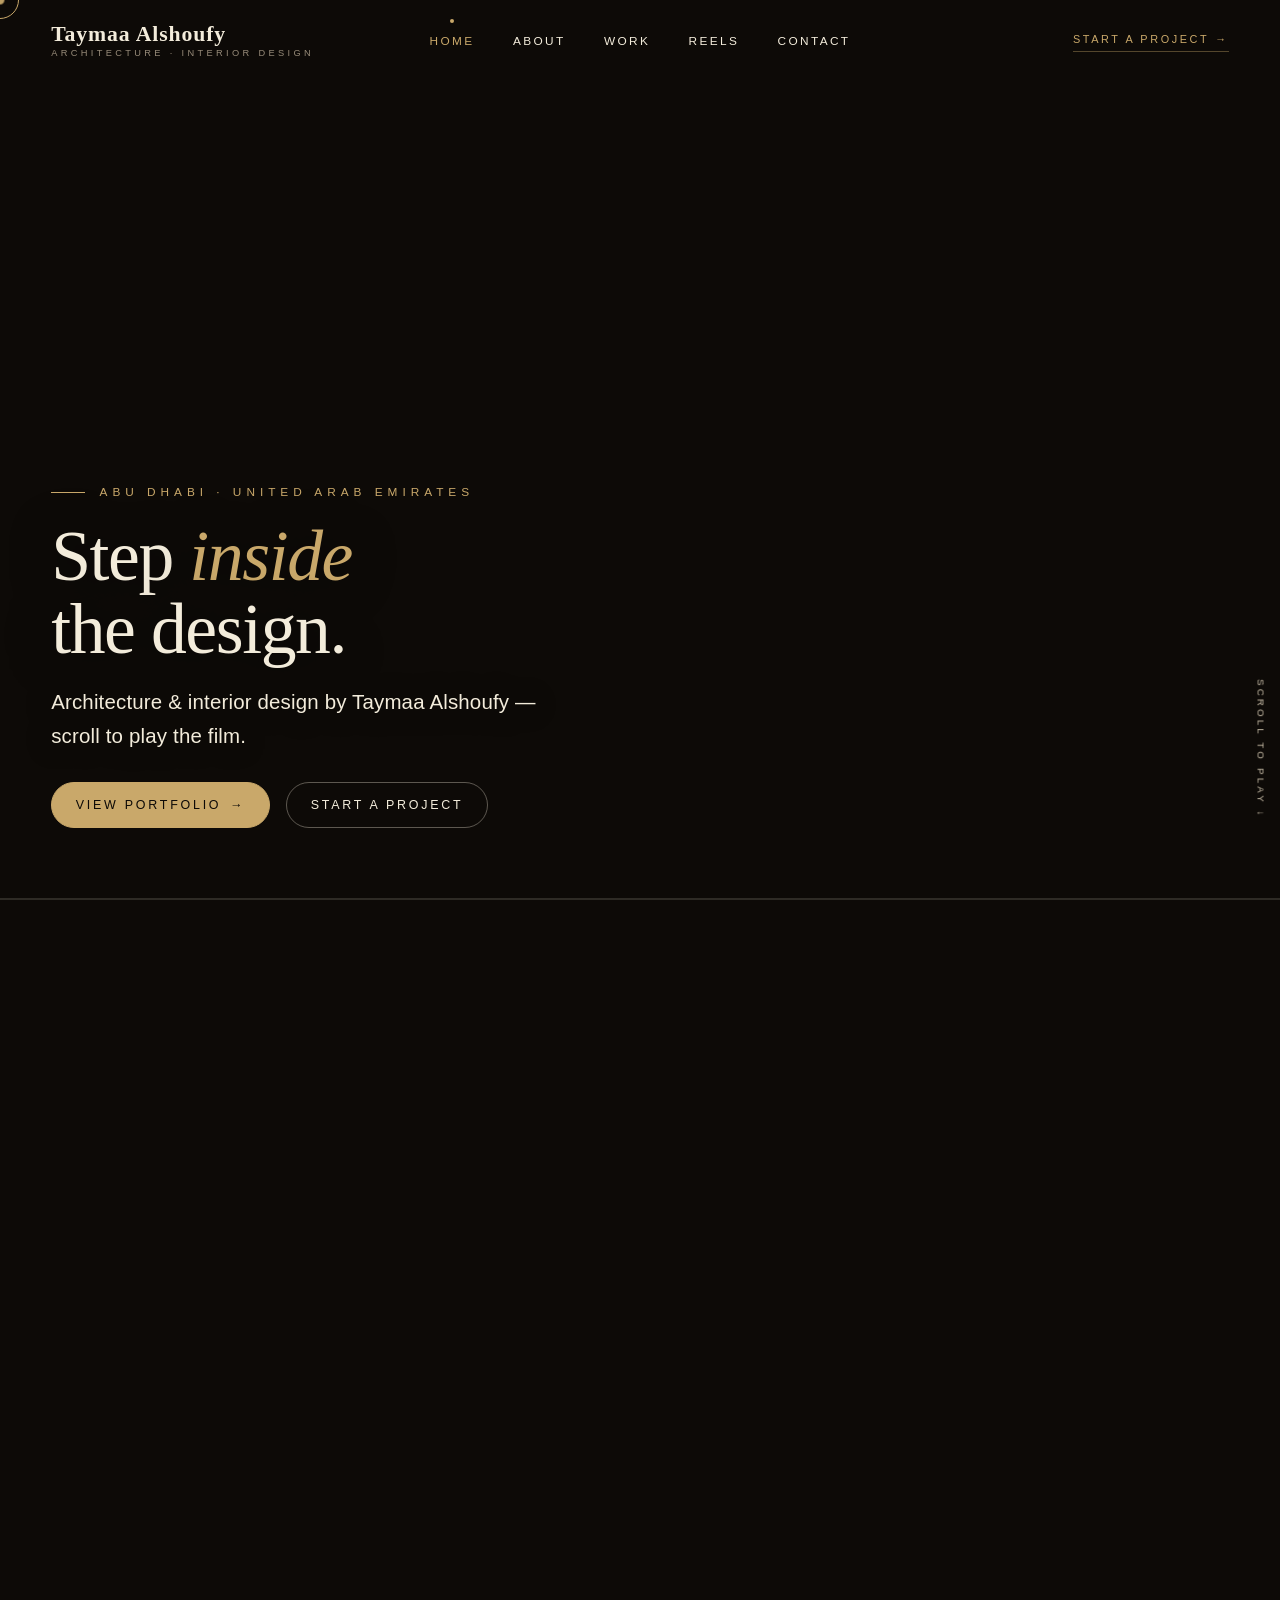
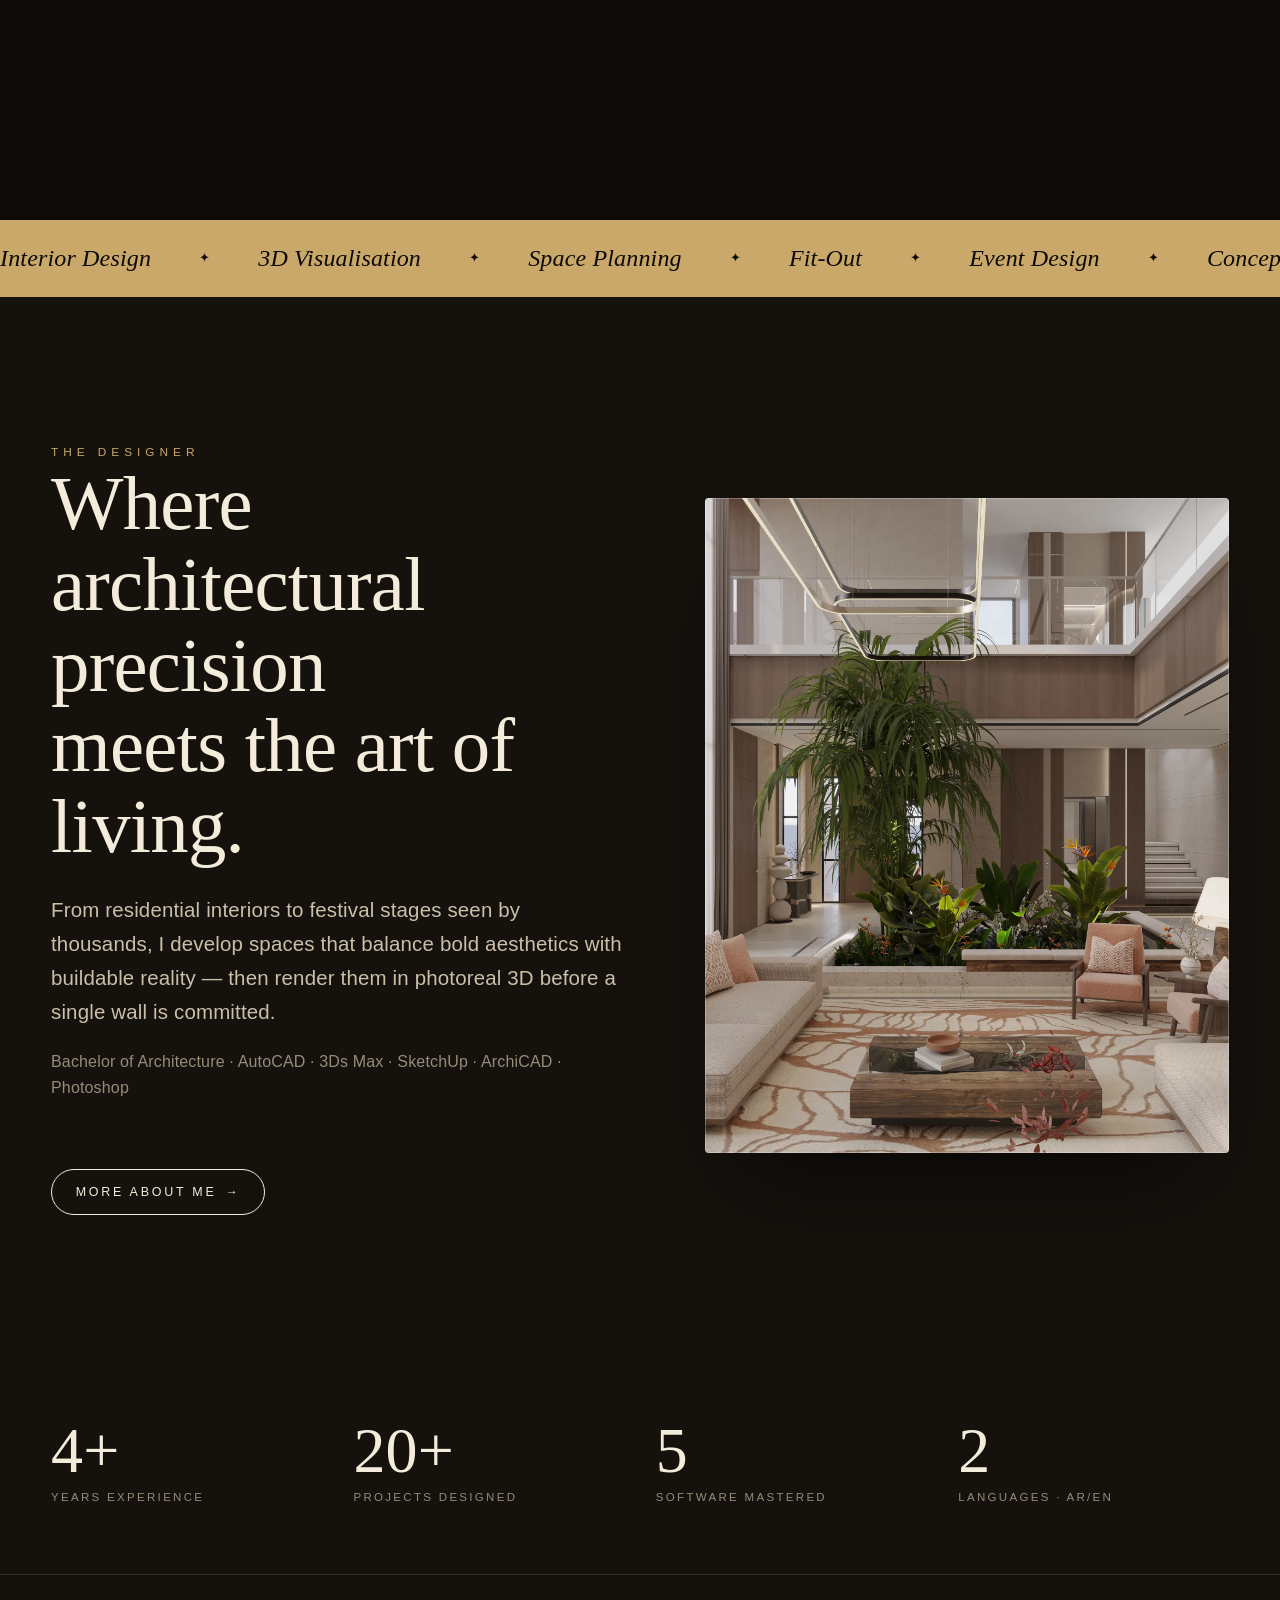
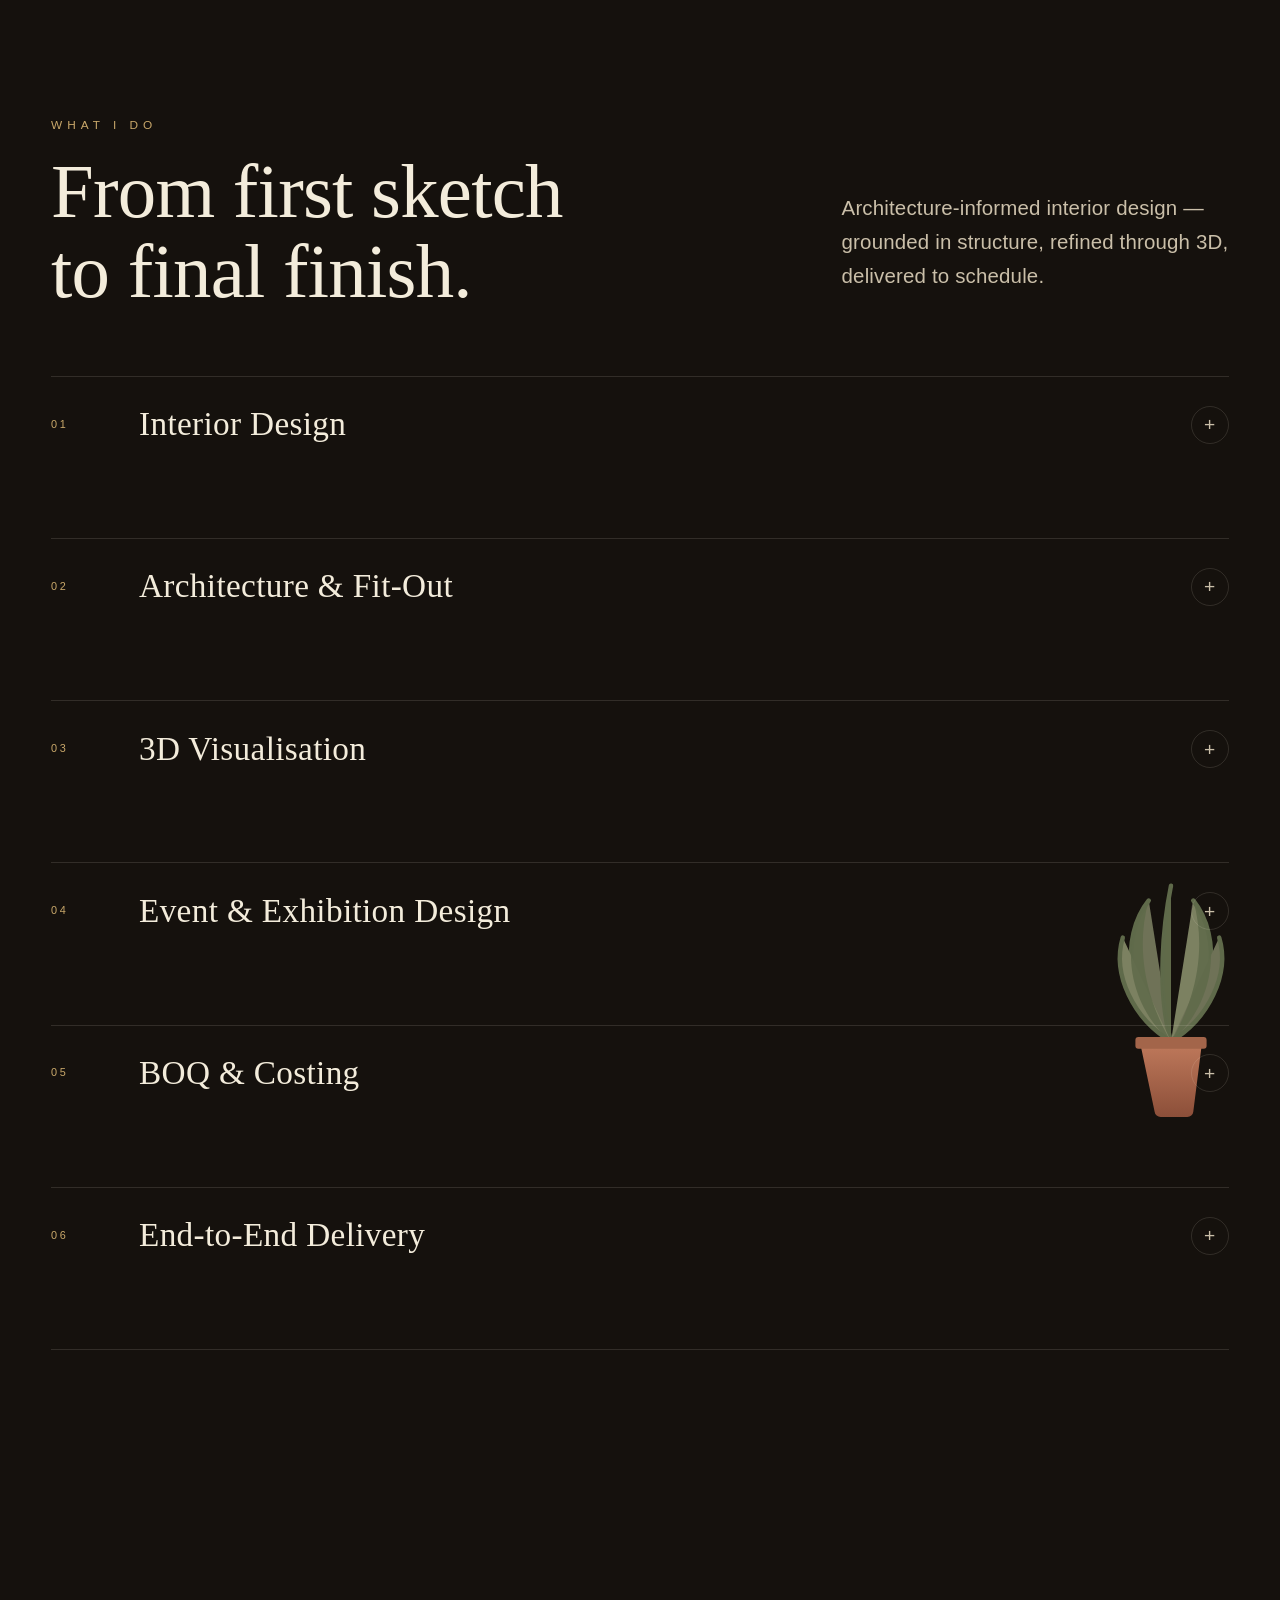
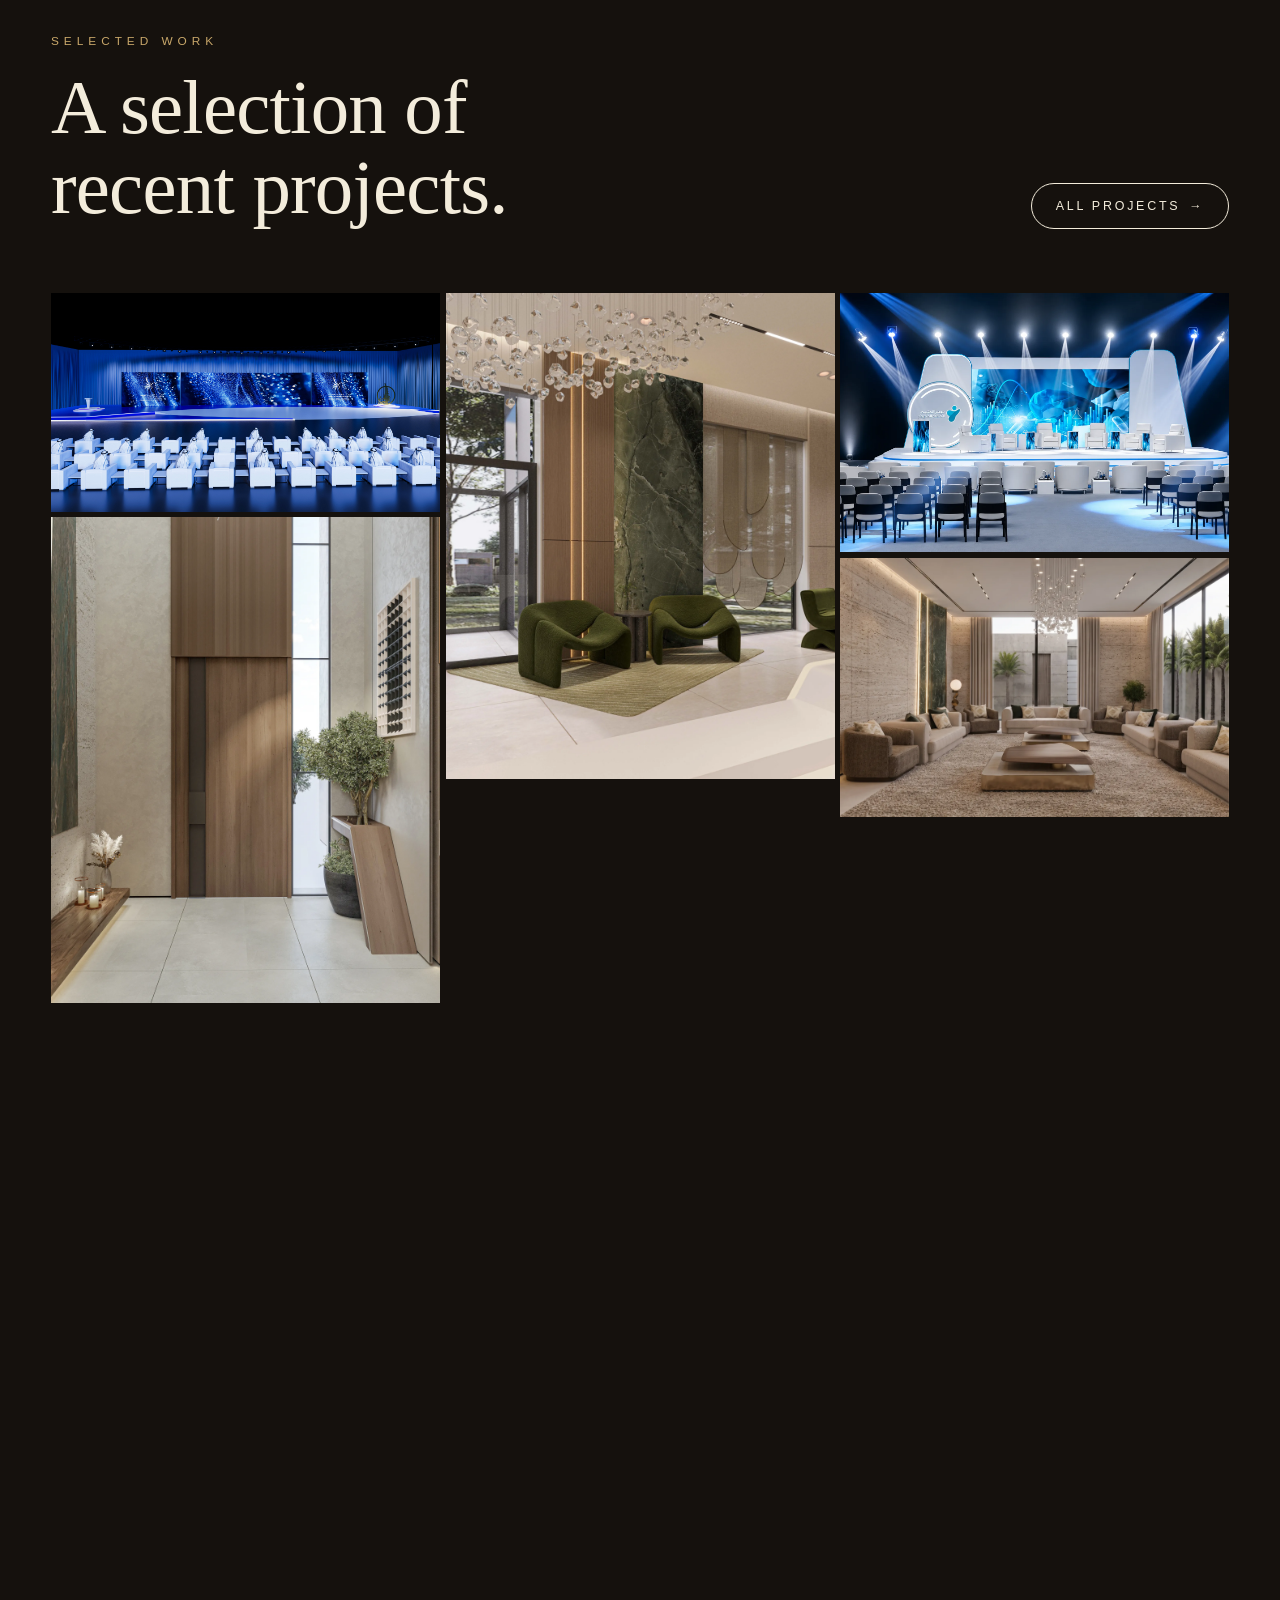
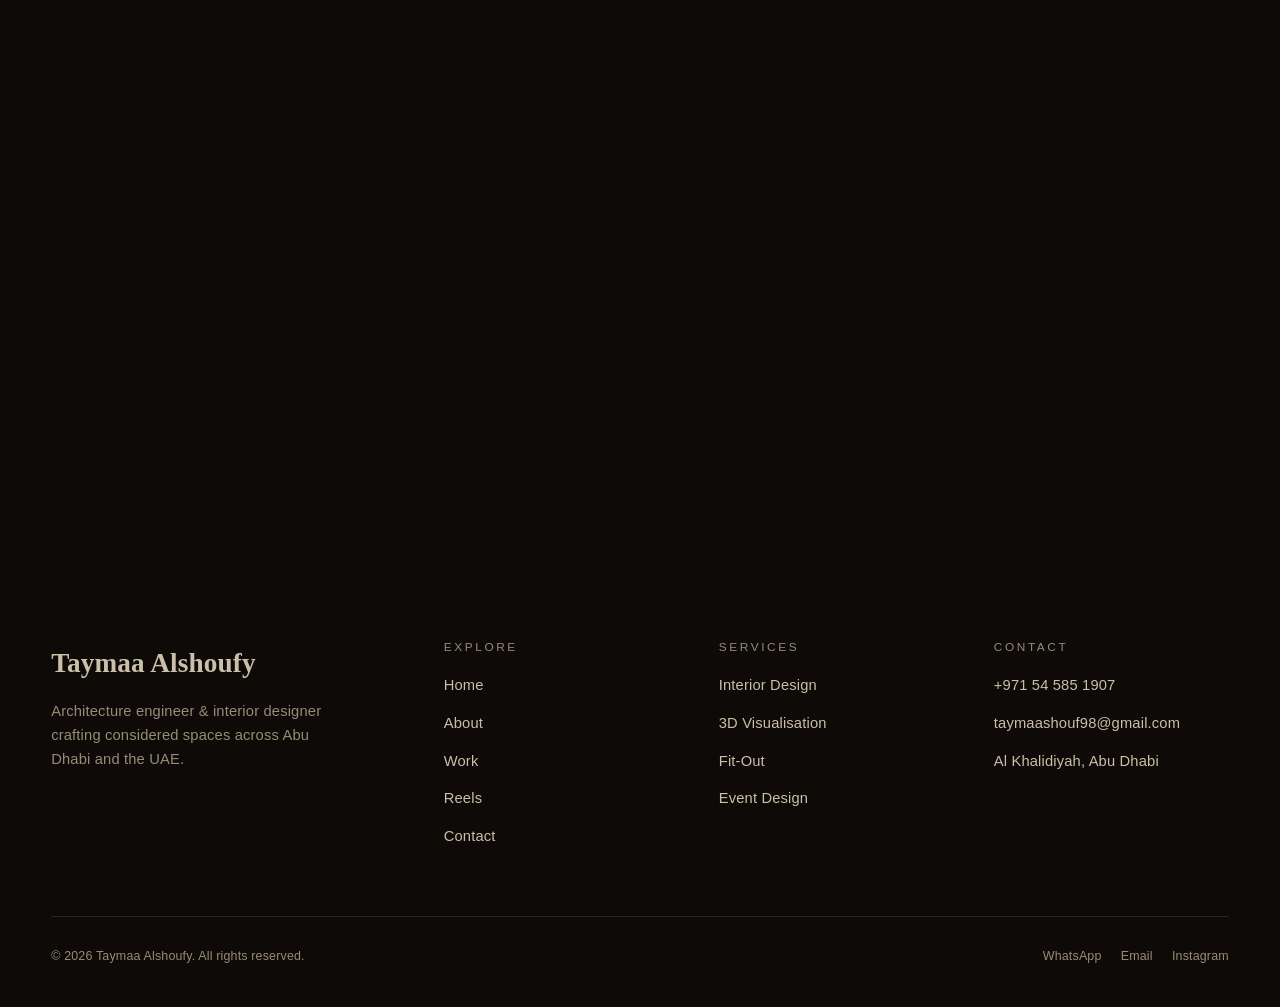
==== commit c3744b20: "Add files via upload" ====
--- a/index.html
+++ b/index.html
@@ -1,4 +1,4 @@
-﻿<!DOCTYPE html>
+<!DOCTYPE html>
 <html lang="en">
 <head>
 <meta charset="UTF-8">
@@ -36,7 +36,7 @@
 <link rel="preconnect" href="https://fonts.googleapis.com">
 <link rel="preconnect" href="https://fonts.gstatic.com" crossorigin>
 <link href="https://fonts.googleapis.com/css2?family=Cormorant+Garamond:ital,wght@0,400;0,500;0,600;1,400;1,500&family=Jost:wght@300;400;500&display=swap" rel="stylesheet">
-<link rel="stylesheet" href="css/style.css?v=20260655">
+<link rel="stylesheet" href="css/style.css?v=20260714">
 
 <!-- Structured data: LocalBusiness + Person -->
 <script type="application/ld+json">
@@ -96,7 +96,7 @@
 <section class="vhero" id="vhero" aria-label="Architectural film of a home">
   <div class="vhero__sticky">
     <video class="vhero__video" muted playsinline preload="auto" disablepictureinpicture
-           aria-hidden="true" poster="assets/og-image.svg">
+           aria-hidden="true">
       <source src="assets/hero.mp4?v=20260624" type="video/mp4">
     </video>
     <div class="vhero__scrim" aria-hidden="true"></div>
@@ -138,7 +138,7 @@
     <div class="reveal" data-delay="1">
       <div class="media-3d" data-tilt="6">
         <div class="frame">
-          <img src="img/interior/7.jpg" alt="Interior design project by Taymaa Alshoufy in Abu Dhabi" loading="lazy" style="width:100%;height:100%;object-fit:cover;">
+          <img src="img/interior/10.webp" alt="Lounge interior design by Taymaa Alshoufy in Abu Dhabi" loading="lazy" style="width:100%;height:100%;object-fit:cover;">
         </div>
         <img class="cut" src="assets/plant.svg" alt="" data-parallax="0.25" style="width:34%;right:-6%;bottom:-4%;" aria-hidden="true">
       </div>
@@ -246,26 +246,66 @@
       <div><span class="eyebrow">Selected Work</span><h2 class="display-l">A selection of<br>recent projects.</h2></div>
       <a href="portfolio.html" class="btn">All Projects <span class="arr">→</span></a>
     </div>
-    <div class="work-grid">
+    <div class="work-grid cols-3">
       <a href="portfolio.html" class="work reveal" data-tilt="5">
-        <span class="tag">Interior</span>
-        <img class="thumb" src="img/interior/1.jpg" alt="Living room interior design Khalidiyah apartment Abu Dhabi" loading="lazy" style="object-fit:cover;">
-        <div class="meta"><h3>Khalidiyah Apartment — Living Room</h3><span>Abu Dhabi · 2025</span></div>
-      </a>
-      <a href="portfolio.html" class="work reveal" data-delay="1" data-tilt="5">
         <span class="tag">Event Stage</span>
-        <img class="thumb" src="img/event-stage/1.jpg" alt="Sheikh Zayed Festival main stage design Abu Dhabi 2024" loading="lazy" style="object-fit:cover;">
+        <img class="thumb" src="img/event-stage/1.jpg" alt="Sheikh Zayed Festival main stage design Abu Dhabi 2024" loading="lazy">
         <div class="meta"><h3>Sheikh Zayed Festival — Main Stage</h3><span>Abu Dhabi · 2024</span></div>
       </a>
       <a href="portfolio.html" class="work reveal" data-delay="1" data-tilt="5">
         <span class="tag">Interior</span>
-        <img class="thumb" src="img/interior/5.jpg" alt="Boutique office interior fit-out design UAE" loading="lazy" style="object-fit:cover;">
-        <div class="meta"><h3>Boutique Office Fit-Out</h3><span>UAE · 2024</span></div>
+        <img class="thumb" src="img/interior/37.webp" alt="Indoor garden residence modern luxury interior design UAE" loading="lazy">
+        <div class="meta"><h3>Indoor Garden Residence</h3><span>UAE · 2025</span></div>
+      </a>
+      <a href="portfolio.html" class="work reveal" data-delay="1" data-tilt="5">
+        <span class="tag">Exhibition Stand</span>
+        <img class="thumb" src="img/exhibition/3.webp" alt="UAE Ministry of Interior exhibition pavilion design" loading="lazy">
+        <div class="meta"><h3>Ministry of Interior — Grand Pavilion</h3><span>UAE · 2025</span></div>
       </a>
       <a href="portfolio.html" class="work reveal" data-tilt="5">
-        <span class="tag">Exterior</span>
-        <img class="thumb" src="img/exterior/2.jpg" alt="Contemporary villa exterior architecture render UAE" loading="lazy" style="object-fit:cover;">
-        <div class="meta"><h3>Contemporary Villa — Exterior</h3><span>UAE · 2024</span></div>
+        <span class="tag">Interior</span>
+        <img class="thumb" src="img/interior/25.webp" alt="Classic villa interior design UAE" loading="lazy">
+        <div class="meta"><h3>Classic Villa Interior</h3><span>UAE · 2025</span></div>
+      </a>
+      <a href="portfolio.html" class="work reveal" data-delay="1" data-tilt="5">
+        <span class="tag">Event Stage</span>
+        <img class="thumb" src="img/event-stage/10.webp" alt="Launch event stage design Abu Dhabi" loading="lazy">
+        <div class="meta"><h3>Launch Event Stage</h3><span>Abu Dhabi · 2026</span></div>
+      </a>
+      <a href="portfolio.html" class="work reveal" data-delay="1" data-tilt="5">
+        <span class="tag">Interior</span>
+        <img class="thumb" src="img/interior/14.webp" alt="Green accent lounge with marble feature wall interior UAE" loading="lazy">
+        <div class="meta"><h3>Green Accent Lounge</h3><span>Modern Luxury · UAE</span></div>
+      </a>
+      <a href="portfolio.html" class="work reveal" data-tilt="5">
+        <span class="tag">Exhibition Stand</span>
+        <img class="thumb" src="img/exhibition/5.webp" alt="Ministry of Interior pavilion vehicle display exhibition design UAE" loading="lazy">
+        <div class="meta"><h3>MOI Pavilion — Vehicle Display</h3><span>UAE · 2025</span></div>
+      </a>
+      <a href="portfolio.html" class="work reveal" data-delay="1" data-tilt="5">
+        <span class="tag">Interior</span>
+        <img class="thumb" src="img/interior/6.webp" alt="Grand living hall interior design with chandelier Abu Dhabi" loading="lazy">
+        <div class="meta"><h3>Grand Living Hall</h3><span>Abu Dhabi · 2025</span></div>
+      </a>
+      <a href="portfolio.html" class="work reveal" data-delay="1" data-tilt="5">
+        <span class="tag">Event Stage</span>
+        <img class="thumb" src="img/event-stage/12.webp" alt="Medical conference stage design with LED backdrop Abu Dhabi" loading="lazy">
+        <div class="meta"><h3>Medical Conference Stage</h3><span>Healthcare Event · UAE</span></div>
+      </a>
+      <a href="portfolio.html" class="work reveal" data-tilt="5">
+        <span class="tag">Interior</span>
+        <img class="thumb" src="img/interior/5.webp" alt="Master bedroom suite luxury interior design UAE" loading="lazy">
+        <div class="meta"><h3>Master Bedroom Suite</h3><span>Luxury Interior · 2025</span></div>
+      </a>
+      <a href="portfolio.html" class="work reveal" data-delay="1" data-tilt="5">
+        <span class="tag">Exhibition Stand</span>
+        <img class="thumb" src="img/exhibition/1.jpg" alt="ADIPEC corporate exhibition stand design Abu Dhabi" loading="lazy">
+        <div class="meta"><h3>ADIPEC Corporate Pavilion</h3><span>Abu Dhabi · 2024</span></div>
+      </a>
+      <a href="portfolio.html" class="work reveal" data-delay="1" data-tilt="5">
+        <span class="tag">Interior</span>
+        <img class="thumb" src="img/interior/8.webp" alt="Kitchen and dining modern interior design UAE" loading="lazy">
+        <div class="meta"><h3>Kitchen &amp; Dining</h3><span>Modern Interior · 2025</span></div>
       </a>
     </div>
   </div>
@@ -280,17 +320,17 @@
     </div>
     <div class="reel-grid">
       <div class="reel reveal" data-video="reels/1.mp4">
-        <img class="thumb" src="img/interior/1.jpg" alt="Interior walkthrough reel" loading="lazy" style="object-fit:cover;">
+        <img class="thumb" src="reels/thumb1.webp" alt="Walkthrough reel" style="object-fit:cover;">
         <div class="play"><svg width="18" height="18" viewBox="0 0 24 24" fill="currentColor"><path d="M8 5v14l11-7z"/></svg></div>
         <div class="cap"><b>Living Room Walkthrough</b><span>3D Animation</span></div>
       </div>
       <div class="reel reveal" data-delay="1" data-video="reels/2.mp4">
-        <img class="thumb" src="img/event-stage/1.jpg" alt="Festival pavilion reel" loading="lazy" style="object-fit:cover;">
+        <img class="thumb" src="reels/thumb2.webp" alt="Festival pavilion reel" style="object-fit:cover;">
         <div class="play"><svg width="18" height="18" viewBox="0 0 24 24" fill="currentColor"><path d="M8 5v14l11-7z"/></svg></div>
         <div class="cap"><b>Festival Pavilion</b><span>Event Edit · 2024</span></div>
       </div>
       <div class="reel reveal" data-delay="2" data-video="reels/3.mp4">
-        <img class="thumb" src="img/interior/5.jpg" alt="Material moodboard reel" loading="lazy" style="object-fit:cover;">
+        <img class="thumb" src="reels/thumb3.webp" alt="Moodboard reel" style="object-fit:cover;">
         <div class="play"><svg width="18" height="18" viewBox="0 0 24 24" fill="currentColor"><path d="M8 5v14l11-7z"/></svg></div>
         <div class="cap"><b>Material Story</b><span>Moodboard</span></div>
       </div>
@@ -336,7 +376,7 @@
       <div class="socials">
         <a href="https://wa.me/971545851907" target="_blank" rel="noopener noreferrer">WhatsApp</a>
         <a href="mailto:taymaashouf98@gmail.com">Email</a>
-        <a href="https://www.instagram.com/" target="_blank" rel="noopener noreferrer">Instagram</a>
+        <a href="https://www.instagram.com/ta8_studio/" target="_blank" rel="noopener noreferrer">Instagram</a>
       </div>
     </div>
   </div>
@@ -349,6 +389,6 @@
 </div>
 
 <script src="js/hero.js?v=20260629"></script>
-<script src="js/main.js?v=20260654"></script>
+<script src="js/main.js?v=20260714"></script>
 </body>
 </html>
--- a/css/style.css
+++ b/css/style.css
@@ -316,35 +316,21 @@
 }
 
 /* ---------- Portfolio grid ---------- */
-.work-grid{ display:grid; grid-template-columns:repeat(2,1fr); gap:3px; }
-.work-grid.cols-3{ grid-template-columns:repeat(3,1fr); }
-@media (max-width:880px){ .work-grid.cols-3{ grid-template-columns:repeat(2,1fr); } }
-@media (max-width:480px){ .work-grid, .work-grid.cols-3{ grid-template-columns:1fr; } }
+.work-grid{ columns:2; column-gap:6px; }
+.work-grid.cols-3{ columns:3; }
+.work-grid.cols-4{ columns:4; }
+@media (max-width:1100px){ .work-grid.cols-4{ columns:3; } }
+@media (max-width:880px){ .work-grid.cols-3, .work-grid.cols-4{ columns:2; } }
+@media (max-width:480px){ .work-grid, .work-grid.cols-3, .work-grid.cols-4{ columns:1; } }
 .work{
   position:relative; display:block; overflow:hidden;
-  background:var(--bone-2); aspect-ratio:1/1; cursor:pointer;
-}
-.work.tall{ aspect-ratio:1/1; }
-.work .thumb{ position:absolute; inset:0; width:100%; height:100%; object-fit:cover; transition:transform .9s var(--ease); }
-.work:hover .thumb{ transform:scale(1.07); }
-.work .meta{
-  position:absolute; inset:0; z-index:2;
-  display:flex; flex-direction:column; justify-content:flex-end;
-  padding:1.4rem 1.2rem;
-  background:linear-gradient(transparent 45%, rgba(8,6,4,.82));
-  opacity:0; transition:opacity .4s var(--ease);
-}
-.work:hover .meta{ opacity:1; }
-.work .meta h3{ font-size:1rem; line-height:1.2; color:var(--white); font-family:var(--display); font-weight:400; }
-.work .meta span{ font-size:.58rem; text-transform:uppercase; letter-spacing:.18em; color:rgba(255,255,255,.7); margin-top:.2rem; display:block; }
-.work .tag{
-  position:absolute; top:.75rem; left:.75rem; z-index:3;
-  font-size:.58rem; letter-spacing:.15em; text-transform:uppercase;
-  background:rgba(8,6,4,.55); color:rgba(255,255,255,.85); padding:.3em .85em; border-radius:2px;
-  -webkit-backdrop-filter:blur(6px); backdrop-filter:blur(6px);
-  opacity:0; transition:opacity .4s var(--ease);
-}
-.work:hover .tag{ opacity:1; }
+  background:var(--bone-2); cursor:pointer;
+  margin-bottom:6px; break-inside:avoid;
+}
+.work .thumb{ position:static !important; display:block; width:100%; height:auto !important; object-fit:unset !important; transition:transform .9s var(--ease); }
+.work:hover .thumb{ transform:scale(1.04); }
+/* meta/tag kept in DOM for lightbox titles, never shown */
+.work .meta, .work .tag{ display:none; }
 
 /* ---------- Portfolio gallery lightbox ---------- */
 .port-lb{
@@ -413,6 +399,17 @@
   .port-lb__prev{ left:.3rem; }
   .port-lb__next{ right:.3rem; }
 }
+
+/* ---------- Concept boards (Design Concept feature) ---------- */
+.concept-boards{
+  display:grid; grid-template-columns:repeat(3,1fr);
+  gap:clamp(1rem,2vw,1.6rem); margin:1rem 0 4.5rem;
+}
+/* uniform, equal-size board tiles; click opens full board in the lightbox */
+.concept-boards .work{ margin-bottom:0; border-radius:var(--radius); box-shadow:0 30px 60px -34px rgba(0,0,0,.7); }
+.concept-boards .thumb{ aspect-ratio:3/4; height:auto !important; object-fit:cover !important; }
+@media (max-width:820px){ .concept-boards{ grid-template-columns:1fr 1fr; } }
+@media (max-width:520px){ .concept-boards{ grid-template-columns:1fr; max-width:460px; margin-inline:auto; } }
 
 /* ---------- Filter pills ---------- */
 .filters{ display:flex; flex-wrap:wrap; gap:.6rem; margin-bottom:2.6rem; }
@@ -438,9 +435,7 @@
 }
 .reel:hover .play{ transform:scale(1.12); }
 .reel .play svg{ margin-left:3px; }
-.reel .cap{ position:absolute; left:1rem; bottom:1rem; z-index:2; color:var(--white); }
-.reel .cap b{ font-family:var(--display); font-size:1.2rem; display:block; }
-.reel .cap span{ font-size:.66rem; letter-spacing:.16em; text-transform:uppercase; opacity:.8; }
+.reel .cap{ display:none; }
 
 /* lightbox */
 .lightbox{ position:fixed; inset:0; z-index:90; display:none; place-items:center; background:rgba(20,17,13,.9); padding:var(--gut); -webkit-backdrop-filter:blur(4px); backdrop-filter:blur(4px); }
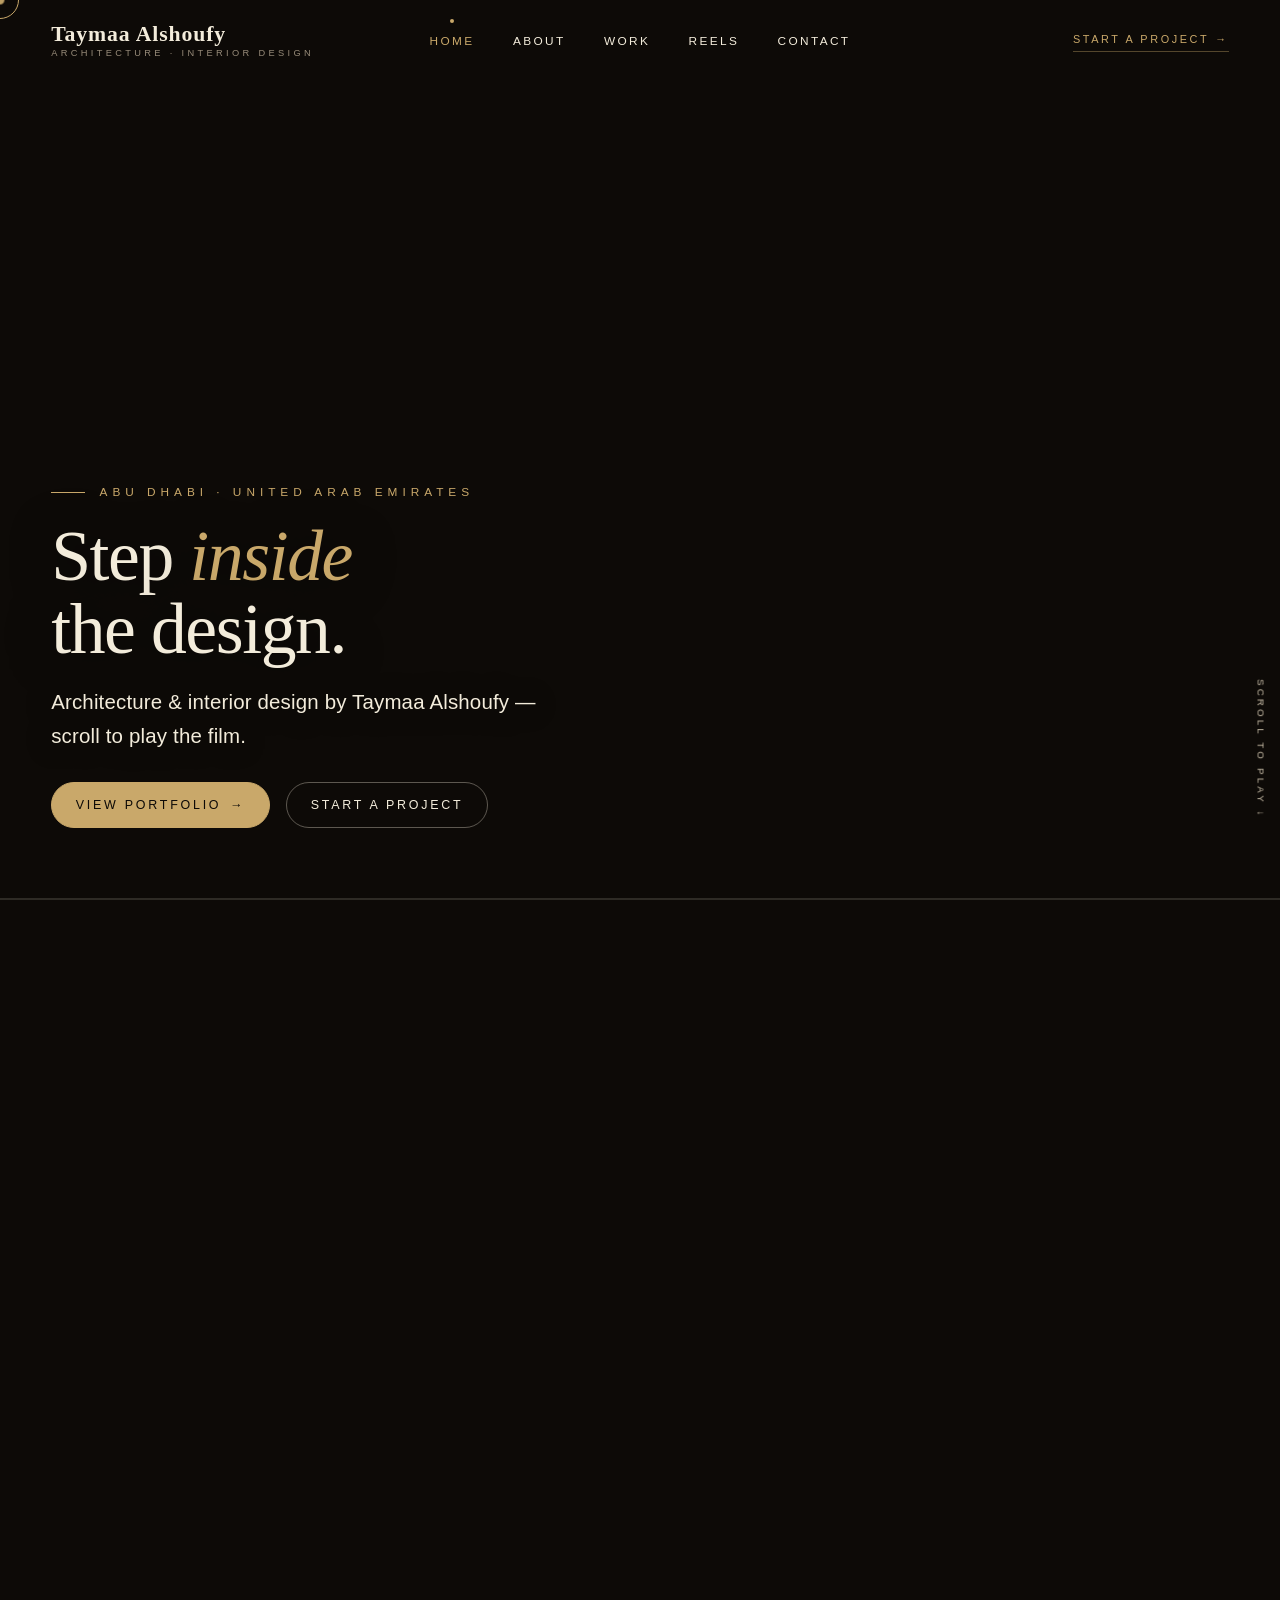
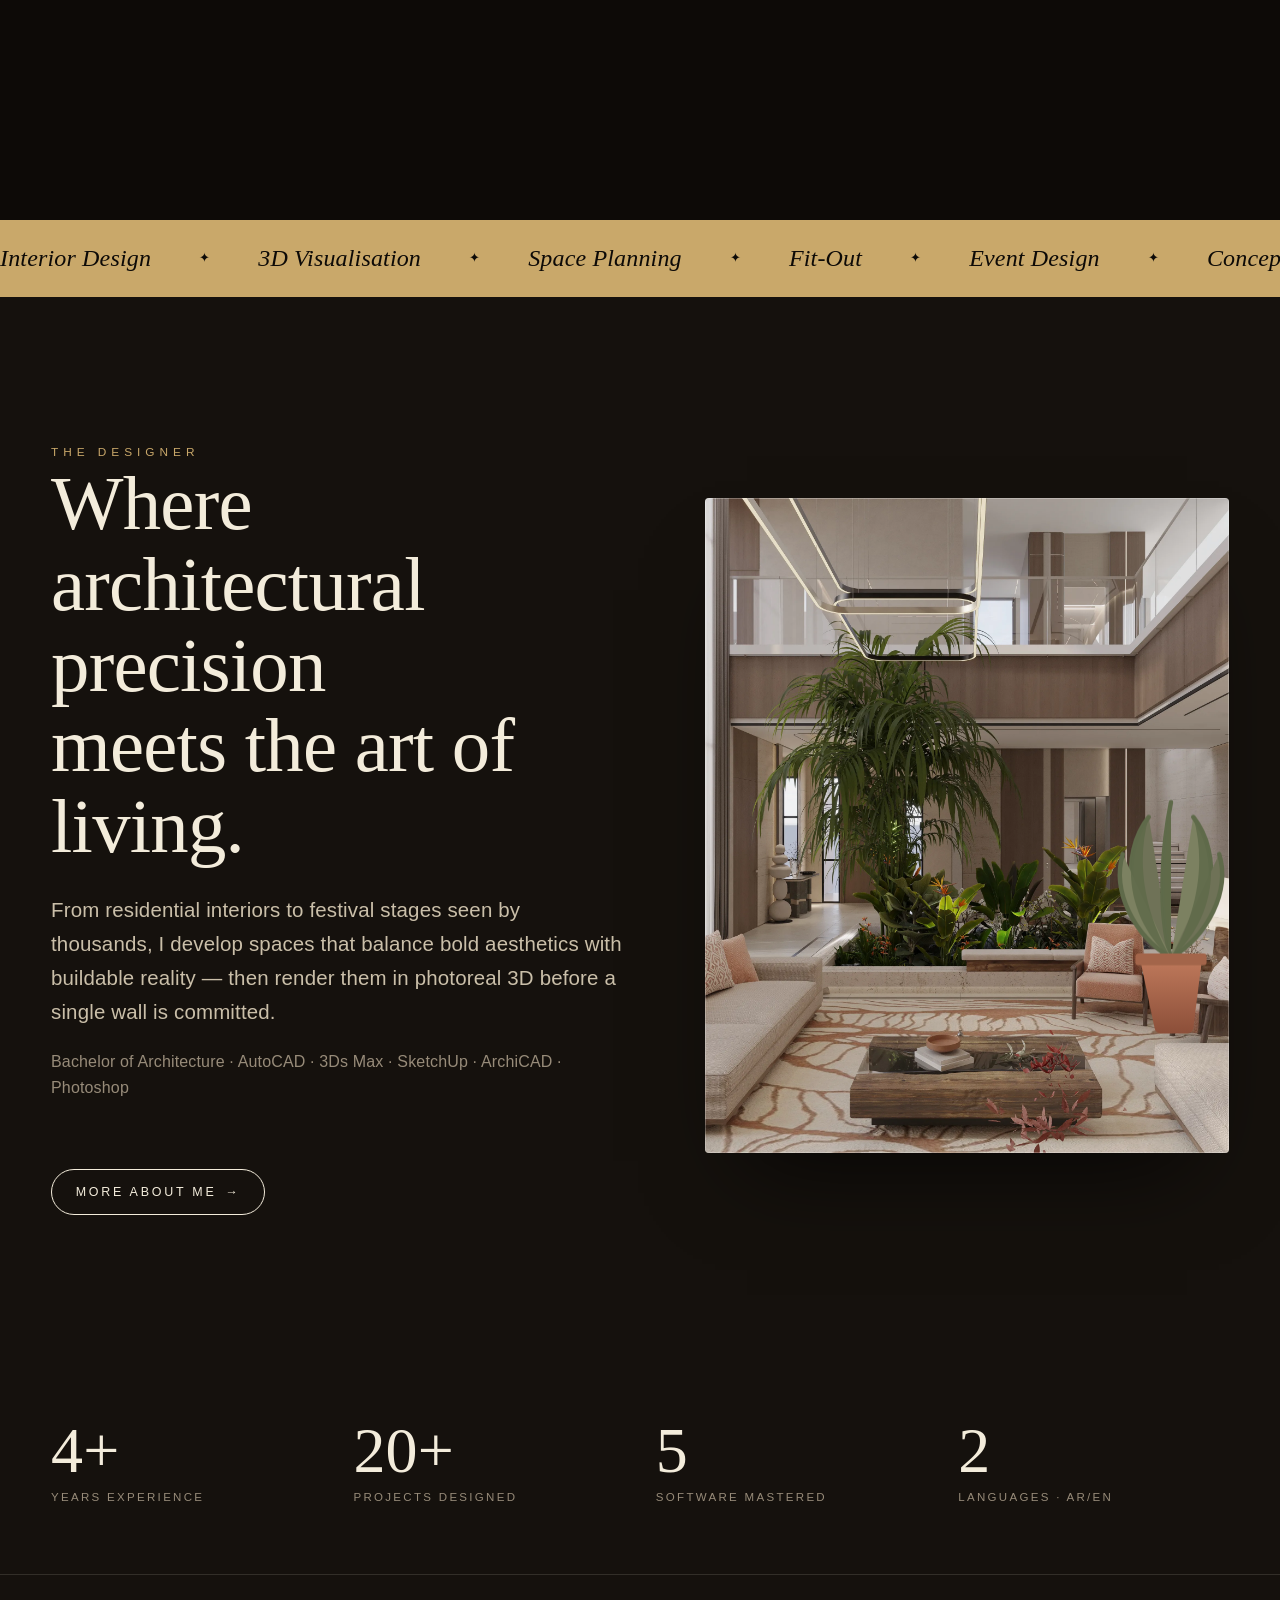
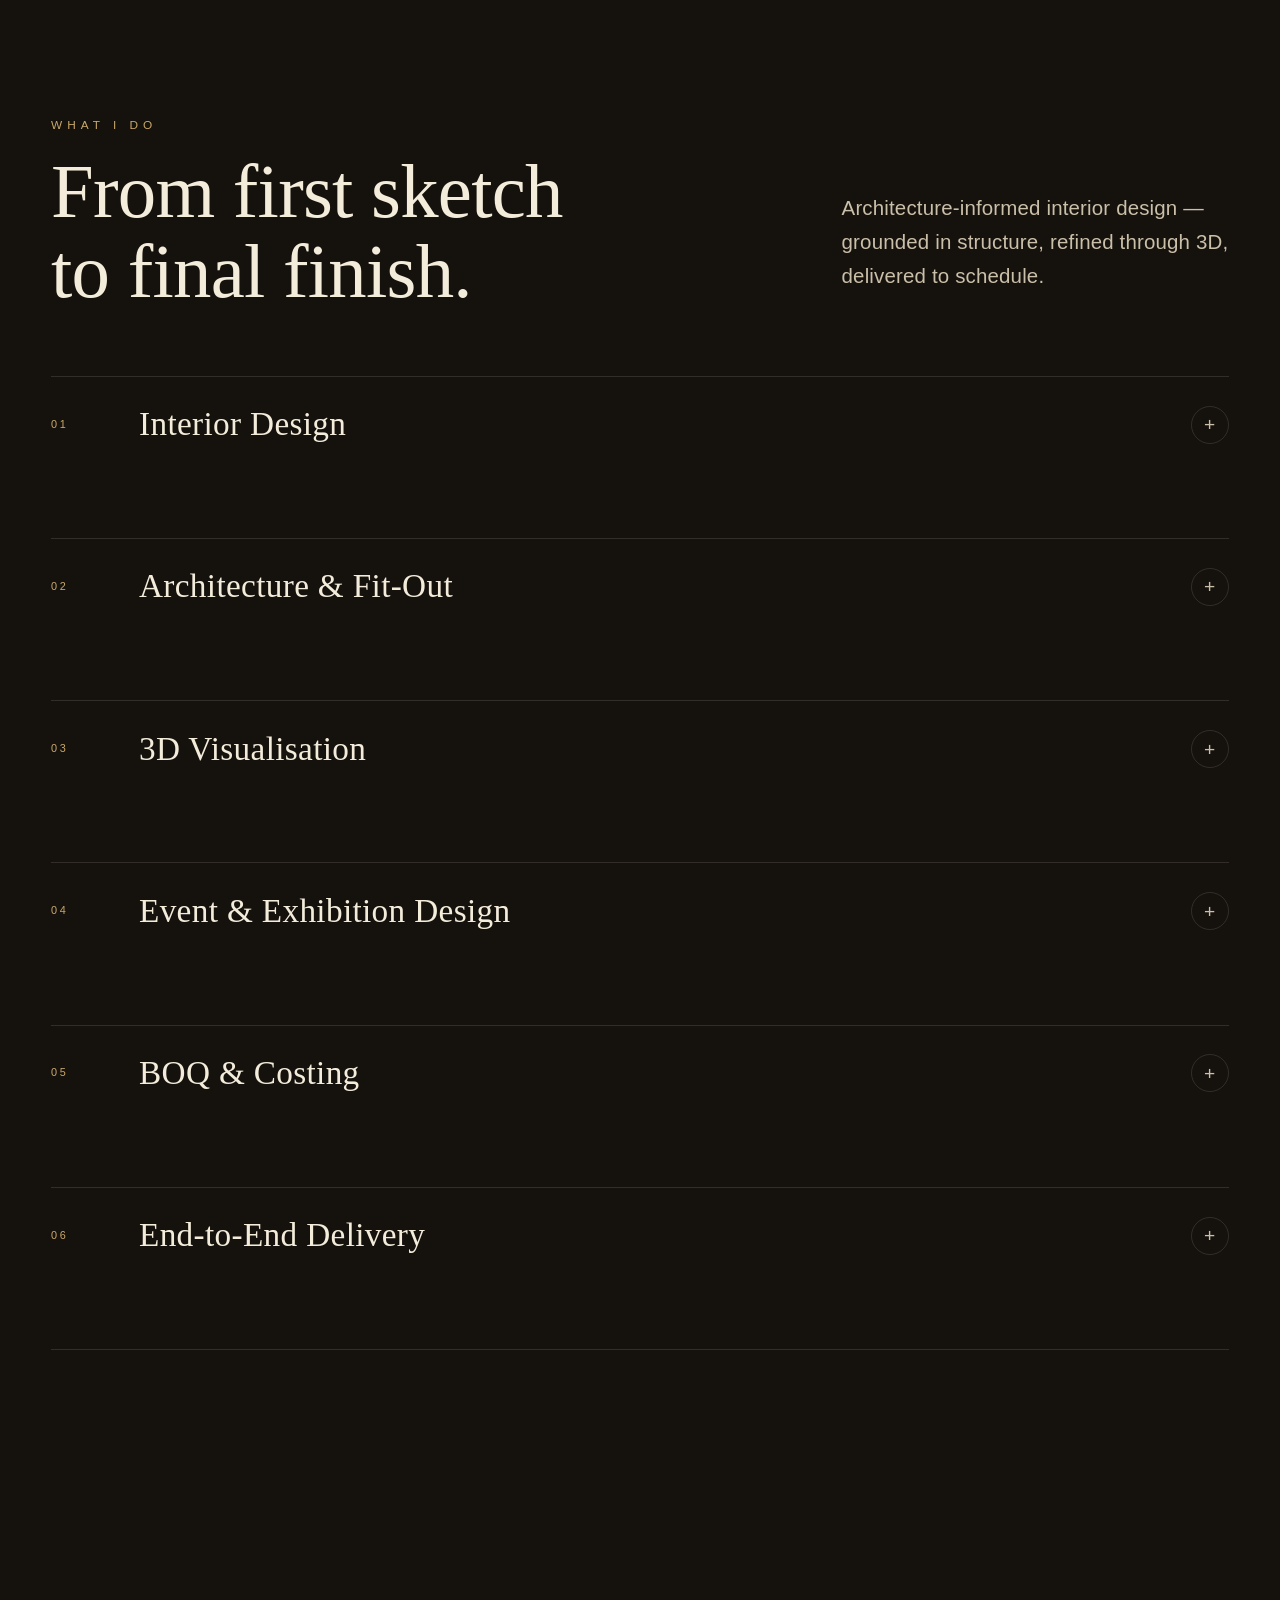
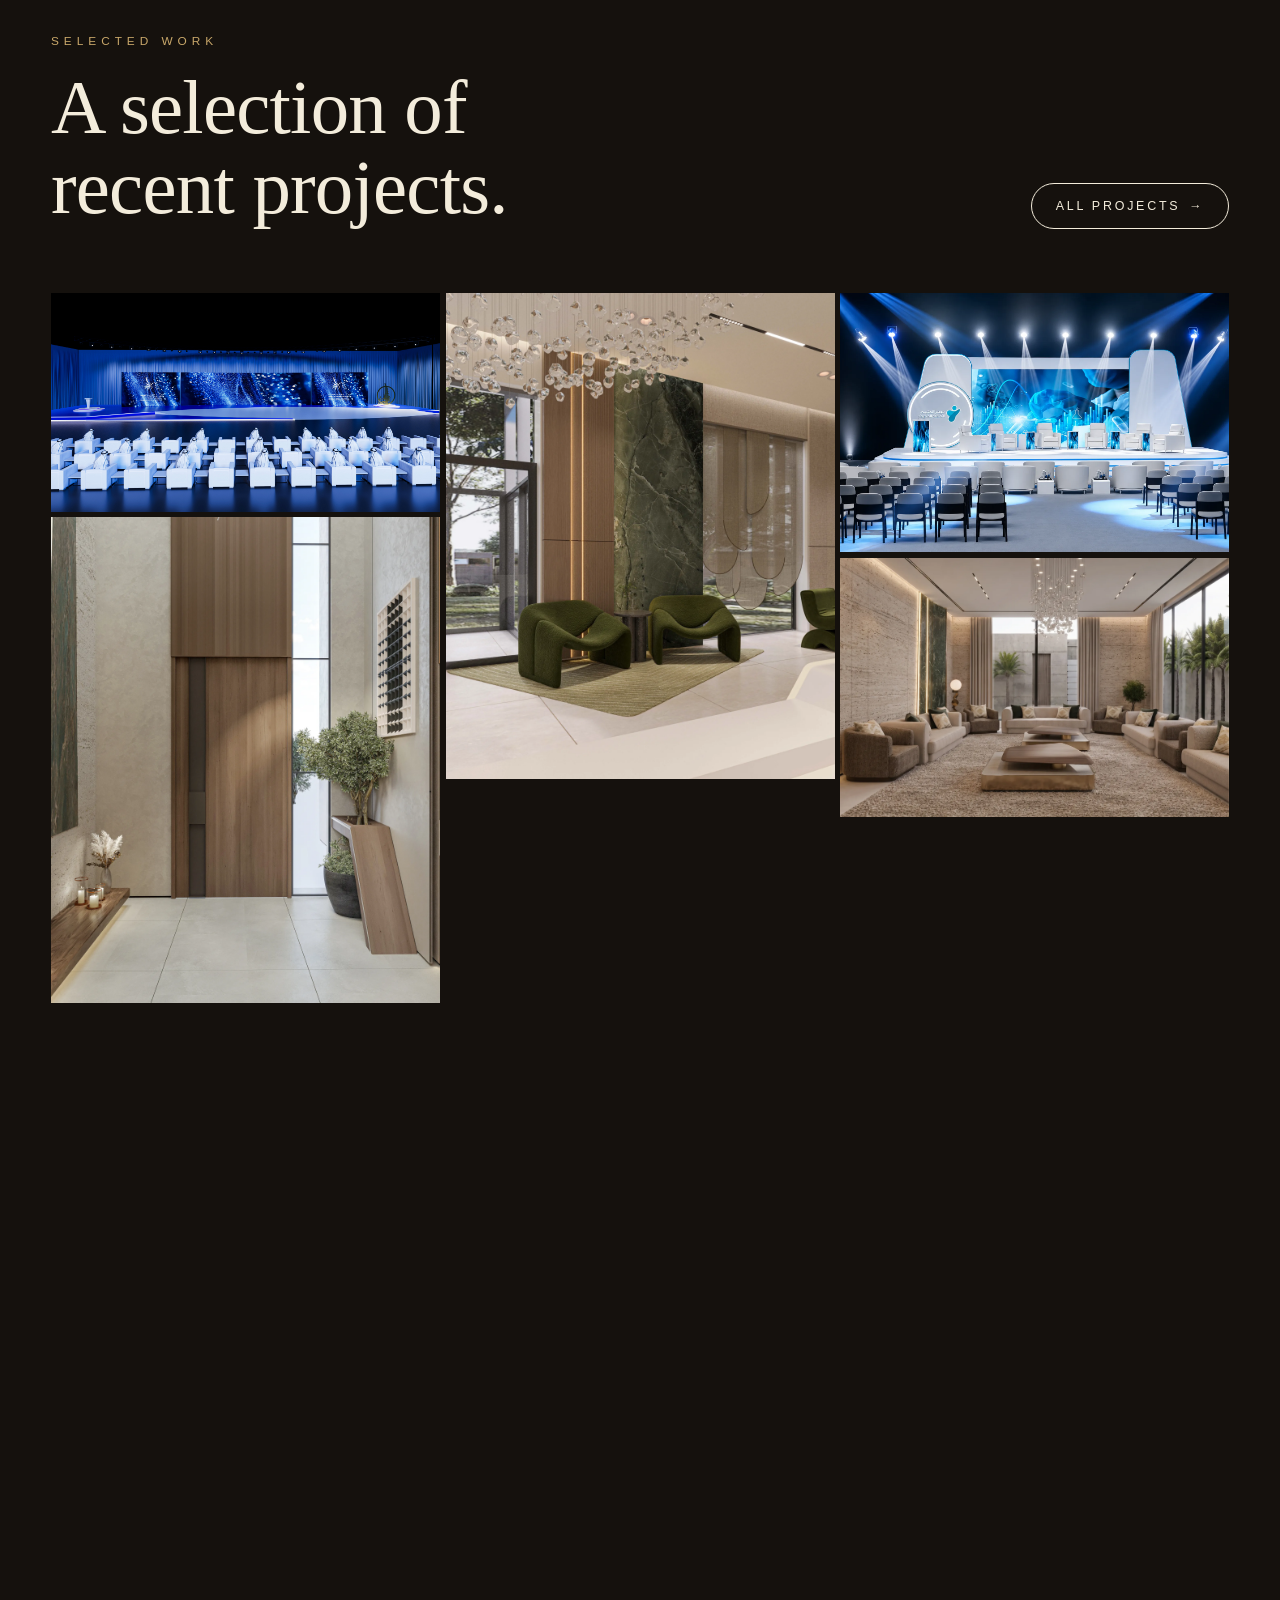
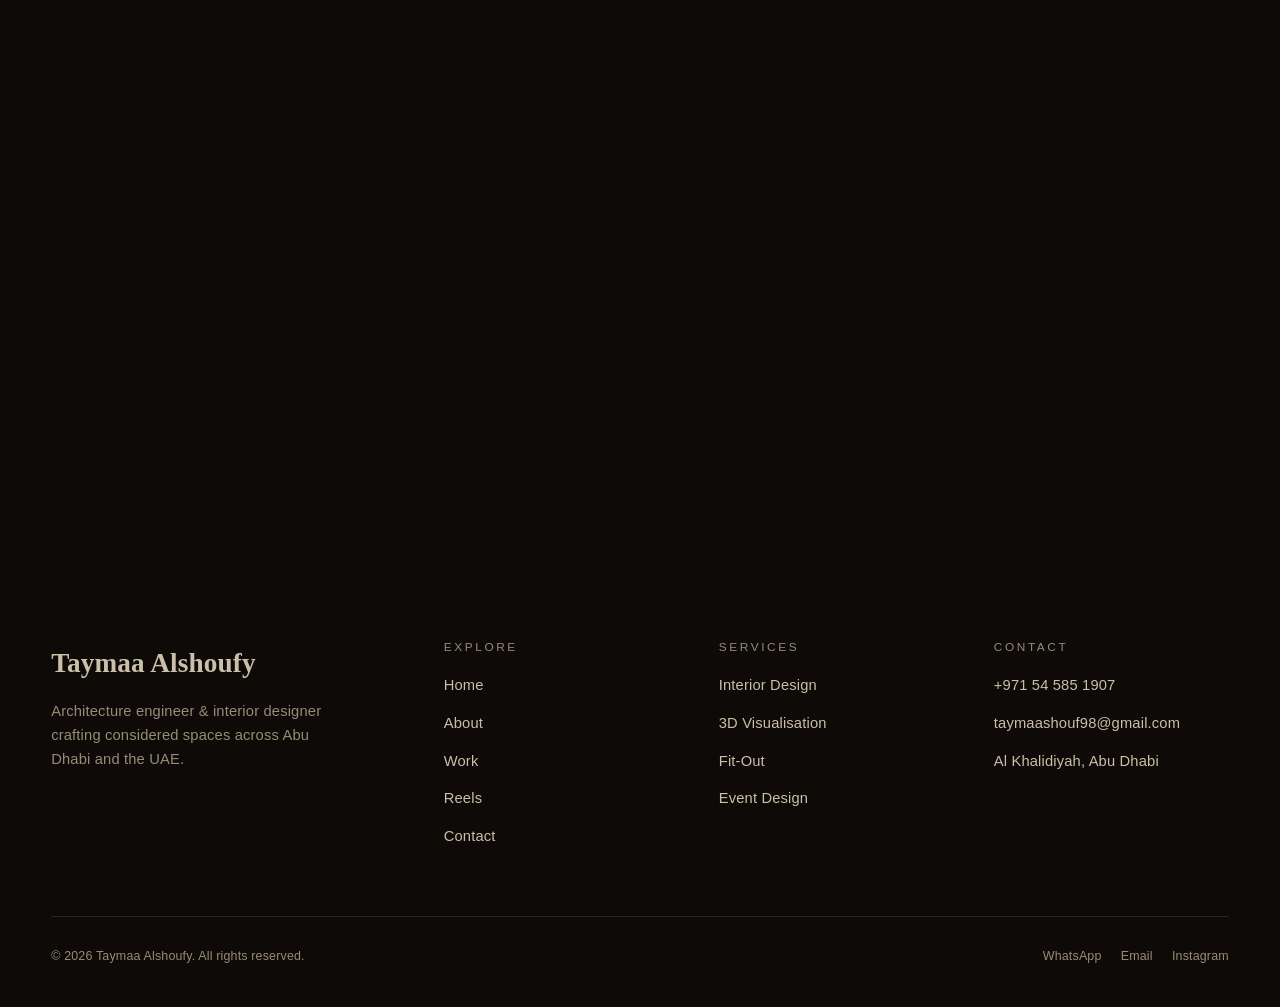
==== commit c8e81619: "Add files via upload" ====
--- a/index.html
+++ b/index.html
@@ -324,10 +324,10 @@
         <div class="play"><svg width="18" height="18" viewBox="0 0 24 24" fill="currentColor"><path d="M8 5v14l11-7z"/></svg></div>
         <div class="cap"><b>Living Room Walkthrough</b><span>3D Animation</span></div>
       </div>
-      <div class="reel reveal" data-delay="1" data-video="reels/2.mp4">
-        <img class="thumb" src="reels/thumb2.webp" alt="Festival pavilion reel" style="object-fit:cover;">
+      <div class="reel reveal" data-delay="1" data-video="reels/8.mp4">
+        <img class="thumb" src="reels/thumb8.webp" alt="Project walkthrough reel" style="object-fit:cover;">
         <div class="play"><svg width="18" height="18" viewBox="0 0 24 24" fill="currentColor"><path d="M8 5v14l11-7z"/></svg></div>
-        <div class="cap"><b>Festival Pavilion</b><span>Event Edit · 2024</span></div>
+        <div class="cap"><b>Project Reel</b><span>Walkthrough</span></div>
       </div>
       <div class="reel reveal" data-delay="2" data-video="reels/3.mp4">
         <img class="thumb" src="reels/thumb3.webp" alt="Moodboard reel" style="object-fit:cover;">
